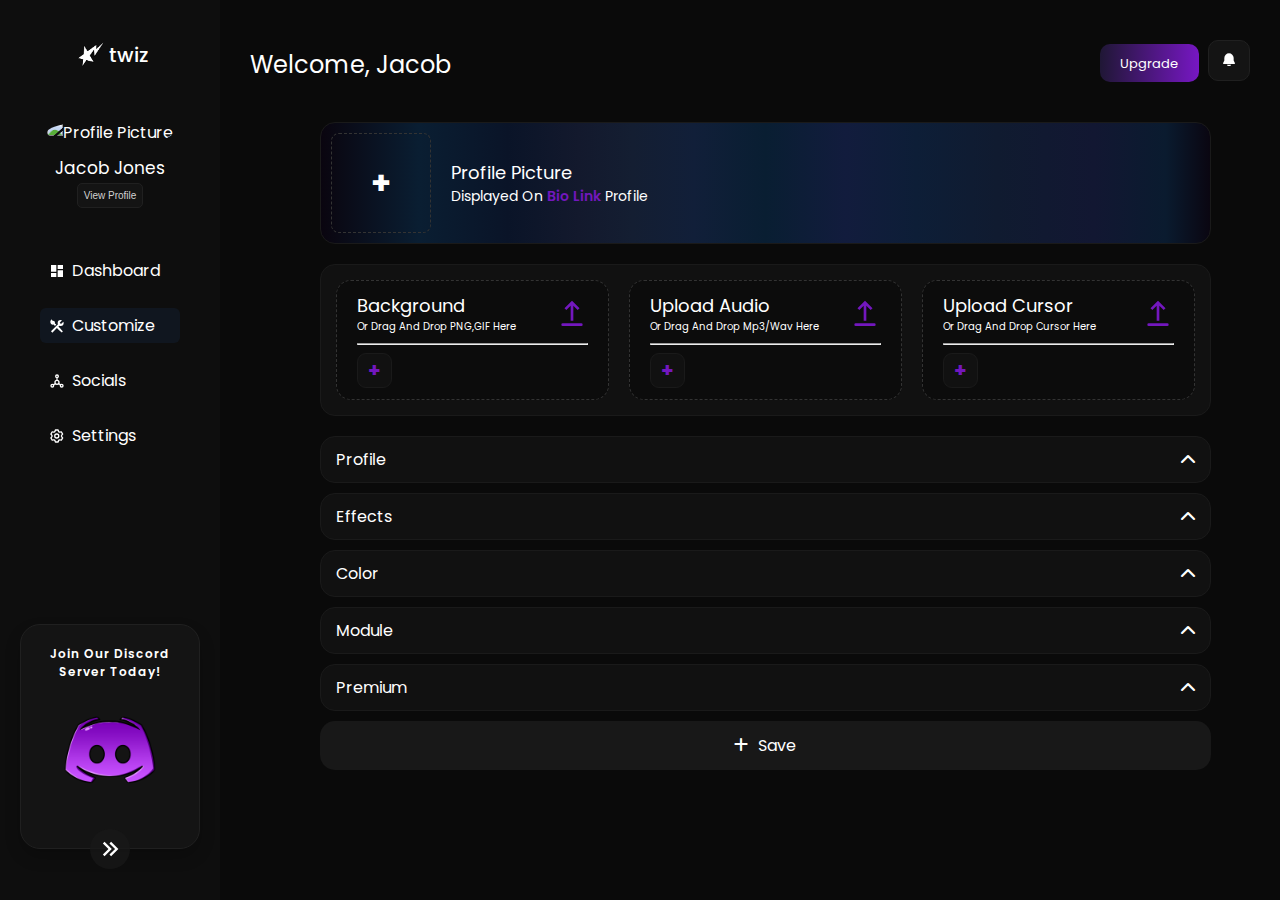
==== customize.html @ b0537e0a "First commit" ====
<!DOCTYPE html>
<html lang="en">
  <head>
    <meta charset="UTF-8" />
    <meta name="viewport" content="width=device-width, initial-scale=1.0" />
    <script src="https://cdn.jsdelivr.net/npm/chart.js"></script>
    <link rel="stylesheet" href="./style.css" />
    <link
      rel="stylesheet"
      href="https://cdnjs.cloudflare.com/ajax/libs/font-awesome/6.0.0-beta3/css/all.min.css"
    />
    <title>Xihu Dashboard</title>
  </head>

  <body>
    <div class="sidebar">
      <div class="sidebar-div">
        <div>
          <button id="cross-btn">
            <svg
              xmlns="http://www.w3.org/2000/svg"
              width="32"
              height="32"
              viewBox="0 0 15 15"
            >
              <path
                fill="currentColor"
                d="M3.64 2.27L7.5 6.13l3.84-3.84A.92.92 0 0 1 12 2a1 1 0 0 1 1 1a.9.9 0 0 1-.27.66L8.84 7.5l3.89 3.89A.9.9 0 0 1 13 12a1 1 0 0 1-1 1a.92.92 0 0 1-.69-.27L7.5 8.87l-3.85 3.85A.92.92 0 0 1 3 13a1 1 0 0 1-1-1a.9.9 0 0 1 .27-.66L6.16 7.5L2.27 3.61A.9.9 0 0 1 2 3a1 1 0 0 1 1-1c.24.003.47.1.64.27"
              />
            </svg>
          </button>
          <div class="logo-container">
            <img id="logo-img" src="logo.png" alt="" />
            <p id="logo-heading">twiz</p>
          </div>
          <div class="gradient-background">
            <img id="gradient" src="Gradient.png" alt="" />
            <div class="profile-card">
              <img
                src="https://i.pinimg.com/originals/b8/4c/15/b84c1524359fe01b397af3ae210c4f36.gif"
                alt="Profile Picture"
              />
              <p class="card-heading">Jacob Jones</p>
              <button>View Profile</button>
            </div>
          </div>
          <div class="menubar">
            <div class="menu-item">
              <svg
                xmlns="http://www.w3.org/2000/svg"
                width="1em"
                height="1em"
                viewBox="0 0 24 24"
              >
                <path
                  fill="white"
                  d="M3 13h8V3H3zm0 8h8v-6H3zm10 0h8V11h-8zm0-18v6h8V3z"
                />
              </svg>
              <a href="Dashboard.html">Dashboard</a>
            </div>
            <div class="menu-item hover-item">
              <svg
                xmlns="http://www.w3.org/2000/svg"
                width="1em"
                height="1em"
                viewBox="0 0 24 24"
              >
                <path
                  fill="white"
                  d="M2 6c0-1.505.78-3.08 2-4c0 .845.69 2 2 2a3 3 0 0 1 3 3c0 .386-.079.752-.212 1.091a74.515 74.515 0 0 1 2.191 1.808l-2.08 2.08a75.852 75.852 0 0 1-1.808-2.191A2.977 2.977 0 0 1 6 10c-2.21 0-4-1.79-4-4m12.152 6.848l1.341-1.341A4.446 4.446 0 0 0 17.5 12A4.5 4.5 0 0 0 22 7.5c0-.725-.188-1.401-.493-2.007L18 9l-2-2l3.507-3.507A4.446 4.446 0 0 0 17.5 3A4.5 4.5 0 0 0 13 7.5c0 .725.188 1.401.493 2.007L3 20l2 2l6.848-6.848a68.562 68.562 0 0 0 5.977 5.449l1.425 1.149l1.5-1.5l-1.149-1.425a68.562 68.562 0 0 0-5.449-5.977"
                />
              </svg>
              <a href="customize.html">Customize</a>
            </div>
            <div class="menu-item">
              <svg
                xmlns="http://www.w3.org/2000/svg"
                width="1em"
                height="1em"
                viewBox="0 0 24 24"
              >
                <path
                  fill="none"
                  stroke="white"
                  stroke-linecap="round"
                  stroke-linejoin="round"
                  stroke-width="2"
                  d="M10 5a2 2 0 1 0 4 0a2 2 0 1 0-4 0M3 19a2 2 0 1 0 4 0a2 2 0 1 0-4 0m14 0a2 2 0 1 0 4 0a2 2 0 1 0-4 0m-8-5a3 3 0 1 0 6 0a3 3 0 1 0-6 0m3-7v4m-5.3 6.8l2.8-2m7.8 2l-2.8-2"
                />
              </svg>
              <a href="social.html">Socials</a>
            </div>
            <div class="menu-item">
              <svg
                xmlns="http://www.w3.org/2000/svg"
                width="1em"
                height="1em"
                viewBox="0 0 24 24"
              >
                <path
                  fill="white"
                  d="M19.9 12.66a1 1 0 0 1 0-1.32l1.28-1.44a1 1 0 0 0 .12-1.17l-2-3.46a1 1 0 0 0-1.07-.48l-1.88.38a1 1 0 0 1-1.15-.66l-.61-1.83a1 1 0 0 0-.95-.68h-4a1 1 0 0 0-1 .68l-.56 1.83a1 1 0 0 1-1.15.66L5 4.79a1 1 0 0 0-1 .48L2 8.73a1 1 0 0 0 .1 1.17l1.27 1.44a1 1 0 0 1 0 1.32L2.1 14.1a1 1 0 0 0-.1 1.17l2 3.46a1 1 0 0 0 1.07.48l1.88-.38a1 1 0 0 1 1.15.66l.61 1.83a1 1 0 0 0 1 .68h4a1 1 0 0 0 .95-.68l.61-1.83a1 1 0 0 1 1.15-.66l1.88.38a1 1 0 0 0 1.07-.48l2-3.46a1 1 0 0 0-.12-1.17ZM18.41 14l.8.9l-1.28 2.22l-1.18-.24a3 3 0 0 0-3.45 2L12.92 20h-2.56L10 18.86a3 3 0 0 0-3.45-2l-1.18.24l-1.3-2.21l.8-.9a3 3 0 0 0 0-4l-.8-.9l1.28-2.2l1.18.24a3 3 0 0 0 3.45-2L10.36 4h2.56l.38 1.14a3 3 0 0 0 3.45 2l1.18-.24l1.28 2.22l-.8.9a3 3 0 0 0 0 3.98m-6.77-6a4 4 0 1 0 4 4a4 4 0 0 0-4-4m0 6a2 2 0 1 1 2-2a2 2 0 0 1-2 2"
                />
              </svg>
              <a href="setting.html">Settings</a>
            </div>
          </div>
        </div>
        <div class="card-outer">
          <div class="card">
            <div class="inner-card">
              <img id="gradient-card" src="Gradient.png" alt="" />
              <div class="content-card">
                <p>Join Our Discord Server Today!</p>
                <div class="illustration">
                  <img src="discordLogo.png" alt="Person with a cup" />
                </div>
              </div>
            </div>
            <button class="action-button">
              <svg
                xmlns="http://www.w3.org/2000/svg"
                width="32"
                height="32"
                viewBox="0 0 24 24"
              >
                <path
                  fill="white"
                  d="m19.164 12l-6.207-6.207l-1.414 1.414L16.336 12l-4.793 4.793l1.414 1.414zm-5.65 0L7.307 5.793L5.893 7.207L10.686 12l-4.793 4.793l1.414 1.414z"
                />
              </svg>
            </button>
          </div>
        </div>
      </div>
    </div>

    <div class="top-bar">
      <button id="hamburger-btn">
        <svg
          xmlns="http://www.w3.org/2000/svg"
          width="32"
          height="32"
          viewBox="0 0 24 24"
        >
          <path
            fill="none"
            stroke="white"
            stroke-linecap="round"
            stroke-linejoin="round"
            stroke-width="2"
            d="M3 17h18M3 12h18M3 7h18"
          />
        </svg>
      </button>
      <div class="welcome">Welcome, Jacob</div>
      <div class="top-btns">
        <button id="upgrade">Upgrade</button>
        <button id="not-btn">
          <svg
            xmlns="http://www.w3.org/2000/svg"
            width="1em"
            height="1em"
            viewBox="0 0 24 24"
            style="margin-top: 3px"
          >
            <g fill="none">
              <path
                d="M24 0v24H0V0zM12.593 23.258l-.011.002l-.071.035l-.02.004l-.014-.004l-.071-.035c-.01-.004-.019-.001-.024.005l-.004.01l-.017.428l.005.02l.01.013l.104.074l.015.004l.012-.004l.104-.074l.012-.016l.004-.017l-.017-.427c-.002-.01-.009-.017-.017-.018m.265-.113l-.013.002l-.185.093l-.01.01l-.003.011l.018.43l.005.012l.008.007l.201.093c.012.004.023 0 .029-.008l.004-.014l-.034-.614c-.003-.012-.01-.02-.02-.022m-.715.002a.023.023 0 0 0-.027.006l-.006.014l-.034.614c0 .012.007.02.017.024l.015-.002l.201-.093l.01-.008l.004-.011l.017-.43l-.003-.012l-.01-.01z"
              />
              <path
                fill="white"
                d="M15 19a2 2 0 0 1-1.85 1.995L13 21h-2a2 2 0 0 1-1.995-1.85L9 19zM12 2a7 7 0 0 1 6.996 6.76L19 9v3.764l1.822 3.644a1.1 1.1 0 0 1-.869 1.586l-.115.006H4.162a1.1 1.1 0 0 1-1.03-1.487l.046-.105L5 12.764V9a7 7 0 0 1 7-7"
              />
            </g>
          </svg>
        </button>
      </div>
    </div>

    <div class="content">
      <div class="customize">
        <div class="top">
          <div class="picture_upload">
            <div class="br-upload">
              <label class="upload-label" for="single-file">
                <h1 class="headin">+</h1>
              </label>
              <input
                class="upload-input"
                id="single-file"
                type="file"
                accept=".pdf, .docx, image/*"
                onchange="previewImage(this, 'profile-image')"
              />
              <div class="upload-list">
                <!-- <span class="close-btn" onclick="dismissFile('file-name1')">X</span> -->
              </div>
            </div>
            <div class="profile-text">
              <h1>profile picture</h1>
              <p>
                Displayed On
                <span class="" style="font-size: 14px; font-weight: 600"
                  >Bio Link</span
                >
                Profile
              </p>
            </div>
          </div>
        </div>

        <div class="bottom-bg">
          <div class="background">
            <!-- FOR BACKGROUND -->
            <div class="first">
              <div class="bg-main">
                <div class="bg">
                  <h3>background</h3>
                  <p>Or Drag And Drop PNG,GIF Here</p>
                </div>
                <svg
                  xmlns="http://www.w3.org/2000/svg"
                  width="2em"
                  height="2em"
                  viewBox="0 0 24 24"
                >
                  <path
                    fill="#7317be"
                    fill-rule="evenodd"
                    d="M13 5.828V17h-2V5.828L7.757 9.071L6.343 7.657L12 2l5.657 5.657l-1.414 1.414zM5 19h14a1 1 0 0 1 0 2H5a1 1 0 0 1 0-2"
                  />
                </svg>
              </div>
              <hr class="line" />
              <div class="image-wrapper">
                <div class="file-wrapper" style="position: relative">
                  <div class="file-section">
                    <input
                      type="file"
                      class="upload-img"
                      name="upload-img"
                      accept="image/*"
                      onchange="displayFileName(this, 'file-name1', 'plus1', 'close-btn1')"
                    />
                    <span class="plus" id="plus1">+</span>
                  </div>
                  <span
                    class="close-btn"
                    id="close-btn1"
                    onclick="dismissFile('file-name1', 'plus1', 'close-btn1')"
                    >x</span
                  >
                </div>
                <span class="file-name" id="file-name1"></span>
              </div>
            </div>
            <!-- FOR AUDIO -->
            <div class="first">
              <div class="bg-main">
                <div class="bg">
                  <h3>Upload Audio</h3>
                  <p>Or Drag And Drop Mp3/Wav Here</p>
                </div>
                <svg
                  xmlns="http://www.w3.org/2000/svg"
                  width="2em"
                  height="2em"
                  viewBox="0 0 24 24"
                >
                  <path
                    fill="#7317be"
                    fill-rule="evenodd"
                    d="M13 5.828V17h-2V5.828L7.757 9.071L6.343 7.657L12 2l5.657 5.657l-1.414 1.414zM5 19h14a1 1 0 0 1 0 2H5a1 1 0 0 1 0-2"
                  />
                </svg>
              </div>
              <hr class="line" />
              <div class="image-wrapper">
                <div class="file-wrapper" style="position: relative">
                  <div class="file-section">
                    <input
                      type="file"
                      name="upload-img"
                      accept="audio/*"
                      onchange="displayFileName(this, 'file-name2', 'plus2', 'close-btn2')"
                    />
                    <span class="plus" id="plus2">+</span>
                  </div>
                  <span
                    class="close-btn"
                    id="close-btn2"
                    onclick="dismissFile('file-name2', 'plus2', 'close-btn2')"
                    >x</span
                  >
                </div>
                <span class="file-name" id="file-name2"></span>
                <!-- <span class="close-btn" onclick="dismissFile('file-name2')">X</span> -->
              </div>
            </div>

            <!-- FOR CURSOR -->
            <div class="first">
              <div class="bg-main">
                <div class="bg">
                  <h3>Upload Cursor</h3>
                  <p>Or Drag And Drop Cursor Here</p>
                </div>
                <svg
                  xmlns="http://www.w3.org/2000/svg"
                  width="2em"
                  height="2em"
                  viewBox="0 0 24 24"
                >
                  <path
                    fill="#7317be"
                    fill-rule="evenodd"
                    d="M13 5.828V17h-2V5.828L7.757 9.071L6.343 7.657L12 2l5.657 5.657l-1.414 1.414zM5 19h14a1 1 0 0 1 0 2H5a1 1 0 0 1 0-2"
                  />
                </svg>
              </div>
              <hr class="line" />
              <div class="image-wrapper">
                <div class="file-wrapper" style="position: relative">
                  <div class="file-section">
                    <input
                      type="file"
                      name="upload-img"
                      accept="image/*"
                      onchange="displayFileName(this, 'file-name3', 'plus3', 'close-btn3')"
                    />
                    <span class="plus" id="plus3">+</span>
                  </div>
                  <span
                    class="close-btn"
                    id="close-btn3"
                    onclick="dismissFile('file-name3', 'plus3', 'close-btn3')"
                    >x</span
                  >
                </div>
                <span class="file-name" id="file-name3"></span>
                <!-- <span class="close-btn" onclick="dismissFile('file-name3')">X</span> -->
              </div>
            </div>
          </div>
        </div>
        <div class="menu-container">
          <div class="menu-items">
            <div class="menu-item-header" onclick="toggleMenu(this)">
              Profile<i class="fas fa-chevron-up"></i>
            </div>
            <div class="menu-item-content">
              <div id="right-sidebar" class="right-sidebar">
                <form class="rightbar-form" action="#" method="post">
                  <!-------------------Username----------------->
                  <div class="sidebar-item">
                    <div class="icon-label-container textInputHeading discord-heading">
                      <svg xmlns="http://www.w3.org/2000/svg" width="1.1em" height="1.1em" viewBox="0 0 24 24"><g fill="none" fill-rule="evenodd"><path d="M24 0v24H0V0zM12.594 23.258l-.012.002l-.071.035l-.02.004l-.014-.004l-.071-.036c-.01-.003-.019 0-.024.006l-.004.01l-.017.428l.005.02l.01.013l.104.074l.015.004l.012-.004l.104-.074l.012-.016l.004-.017l-.017-.427c-.002-.01-.009-.017-.016-.018m.264-.113l-.014.002l-.184.093l-.01.01l-.003.011l.018.43l.005.012l.008.008l.201.092c.012.004.023 0 .029-.008l.004-.014l-.034-.614c-.003-.012-.01-.02-.02-.022m-.715.002a.023.023 0 0 0-.027.006l-.006.014l-.034.614c0 .012.007.02.017.024l.015-.002l.201-.093l.01-.008l.003-.011l.018-.43l-.003-.012l-.01-.01z"/><path fill="currentColor" d="M12 2C6.477 2 2 6.477 2 12s4.477 10 10 10s10-4.477 10-10S17.523 2 12 2M8.5 9.5a3.5 3.5 0 1 1 7 0a3.5 3.5 0 0 1-7 0m9.758 7.484A7.985 7.985 0 0 1 12 20a7.985 7.985 0 0 1-6.258-3.016C7.363 15.821 9.575 15 12 15s4.637.821 6.258 1.984"/></g></svg>

                      <label for=" discord-presence-select">
                        <p>Username</p>
                      </label>
                    </div>
                    <div id="dropdown" class="dropdown">
                      <input type="text" class="textInput" placeholder="" name="">
                    </div>
                  </div>
                  <!-------------------Description----------------->
                  <div class="sidebar-item">
                    <div class="icon-label-container textInputHeading discord-heading">
                      <svg xmlns="http://www.w3.org/2000/svg" width="1em" height="1em" viewBox="0 0 24 24"><path fill="currentColor" d="M8 18h8v-2H8zm0-4h8v-2H8zm-2 8q-.825 0-1.412-.587T4 20V4q0-.825.588-1.412T6 2h8l6 6v12q0 .825-.587 1.413T18 22zm7-13h5l-5-5z"/></svg>

                      <label for=" discord-presence-select">
                        <p>Description</p>
                      </label>
                    </div>
                    <div id="dropdown" class="dropdown">
                      <input type="text" class="textInput" placeholder="" name="">
                    </div>
                  </div>
                  <!-------------------Avatar----------------->
                
                  <!-------------------Audio----------------->
                  <!-- <div class="sidebar-item">
                    <div class="icon-label-container">
                      <svg xmlns="http://www.w3.org/2000/svg" x="0px" y="0px" width="24" height="24" viewBox="0 0 128 128">
                        <path d="M82.1 117.9c.4 0 .8-.1 1.2-.2 1.5-.6 2.3-2.4 1.6-3.9l-9.3-22.3h20.4c2 0 3.9-1.2 4.6-3.1.8-1.9.3-4-1.2-5.5L56.5 41.1c-1.4-1.4-3.6-1.8-5.4-1-1.9.8-3 2.6-3 4.6v60.2c0 2.1 1.2 3.9 3.2 4.7.6.2 1.2.4 1.8.4 1.4 0 2.7-.6 3.6-1.6l13.5-14.4 9.2 22.2C79.9 117.2 81 117.9 82.1 117.9zM40.6 22.7c.5 1.2 1.6 1.8 2.8 1.8.4 0 .8-.1 1.2-.2 1.5-.6 2.3-2.4 1.6-3.9L40.3 6.5c-.6-1.5-2.4-2.3-3.9-1.6-1.5.6-2.3 2.4-1.6 3.9L40.6 22.7zM16.7 32.4L31 36.9c.3.1.6.1.9.1 1.3 0 2.5-.8 2.9-2.1.5-1.6-.4-3.3-2-3.8l-14.3-4.5c-1.6-.5-3.3.4-3.8 2C14.2 30.2 15.1 31.9 16.7 32.4zM58.9 24.9c.4.2.9.3 1.4.3 1.1 0 2.1-.6 2.7-1.6l7-13.3c.8-1.5.2-3.3-1.3-4-1.5-.8-3.3-.2-4 1.3l-7 13.3C56.9 22.4 57.4 24.2 58.9 24.9z" fill="#ffffff"></path>
                      </svg>
                      <label for="custom-cursor-file"> Audio </label>
                    </div>
                    <span id="filename2" class="file-name-display no-file">
                      <p>No file chosen</p>

                      <svg width="20px" height="20px" viewBox="0 0 24 24" fill="none" xmlns="http://www.w3.org/2000/svg" id="upload-icon-audio">
                        <path d="M12 15L12 2M12 2L15 5.5M12 2L9 5.5" stroke="#777" stroke-width="1.5" stroke-linecap="round" stroke-linejoin="round"></path>
                        <path d="M8 22.0002H16C18.8284 22.0002 20.2426 22.0002 21.1213 21.1215C22 20.2429 22 18.8286 22 16.0002V15.0002C22 12.1718 22 10.7576 21.1213 9.8789C20.3529 9.11051 19.175 9.01406 17 9.00195M7 9.00195C4.82497 9.01406 3.64706 9.11051 2.87868 9.87889C2 10.7576 2 12.1718 2 15.0002L2 16.0002C2 18.8286 2 20.2429 2.87868 21.1215C3.17848 21.4213 3.54062 21.6188 4 21.749" stroke="#777" stroke-width="1.5" stroke-linecap="round"></path>
                      </svg>
                      <svg xmlns="http://www.w3.org/2000/svg" width="20px" height="20px" viewBox="0 0 72 72" id="delete-icon-audio" style="display: none; margin-top: 2px">
                        <path fill="#777" d="m58.14 21.78l-7.76-8.013l-14.29 14.22l-14.22-14.22l-8.013 8.013L28.217 36l-14.36 14.22l8.014 8.013l14.22-14.22l14.29 14.22l7.76-8.013L43.921 36z"></path>
                        <path fill="none" stroke="#000" stroke-linecap="round" stroke-linejoin="round" stroke-miterlimit="10" stroke-width="2" d="m58.14 21.78l-7.76-8.013l-14.29 14.22l-14.22-14.22l-8.013 8.013L28.207 36l-14.35 14.22l8.014 8.013l14.22-14.22l14.29 14.22l7.76-8.013L43.921 36z"></path>
                      </svg>
                    </span>
                    <input type="file" id="custom-cursor-file2" class="custom-file-upload" onchange="updateFileName2()" name="">
                  </div> -->
                  <!-------------------Custom Badges----------------->
                  <div class="sidebar-item">
                    <div class="icon-label-container badge-heading">
                      <svg xmlns="http://www.w3.org/2000/svg" width="1em" height="1em" viewBox="0 0 24 24"><path fill="currentColor" d="M12 1L3 5v6c0 5.55 3.84 10.74 9 12c5.16-1.26 9-6.45 9-12V5zm3.08 15L12 14.15L8.93 16l.81-3.5l-2.71-2.34l3.58-.31L12 6.55l1.39 3.29l3.58.31l-2.71 2.35z"/></svg>
                      <label for="background-badges-select">
                        <p>Badges</p>
                      </label>
                    </div>
                    <input name="" hidden="" id="badge-hidden-input">
                    <div id="dropdown-badge" class="dropdown-badge">
                      <div class="dropdown-badge-header">
                        <span id="discord-input-badge" class="dropdown-badge-title">Choose An Option</span>
                        <div class="dropdown-badge-icon">
                          <svg class="dropdown-badge-arrow" width="20px" height="20px" viewBox="0 0 24 24" fill="none" xmlns="http://www.w3.org/2000/svg">
                            <path fill-rule="evenodd" clip-rule="evenodd" d="M12.7071 14.7071C12.3166 15.0976 11.6834 15.0976 11.2929 14.7071L6.29289 9.70711C5.90237 9.31658 5.90237 8.68342 6.29289 8.29289C6.68342 7.90237 7.31658 7.90237 7.70711 8.29289L12 12.5858L16.2929 8.29289C16.6834 7.90237 17.3166 7.90237 17.7071 8.29289C18.0976 8.68342 18.0976 9.31658 17.7071 9.70711L12.7071 14.7071Z" fill="#777"></path>
                          </svg>
                        </div>
                      </div>
                      <div class="dropdown-badge-list" style="display: none">
                        <a href="#enable" class="dropdown-badge-item" onclick="dropdownForBadge('None')">None</a>
                        <a href="#enable" class="dropdown-badge-item" onclick="dropdownForBadge('Enabled')">Enabled</a>
                        <a href="#Disabled" class="dropdown-badge-item" onclick="dropdownForBadge('Disabled')">Disabled</a>
                      </div>
                    </div>
                  </div>
                  <!-------------------Music Volume Slider----------------->
                  <div class="sidebar-item">
                    <div class="icon-label-container profile-opacity-heading">
                      <svg xmlns="http://www.w3.org/2000/svg" width="1em" height="1em" viewBox="0 0 24 24"><path fill="none" stroke="currentColor" stroke-linecap="round" stroke-linejoin="round" stroke-width="2" d="M2 10v3m4-7v11m4-14v18m4-13v7m4-10v13m4-8v3"/></svg>
                        <defs>
                          <style>
                            .cls-1 {
                              fill: none;
                            }
                          </style>
                        </defs>
                        <title>opacity</title>
                        <rect x="6" y="6" width="4" height="4"></rect>
                        <rect x="10" y="10" width="4" height="4"></rect>
                        <rect x="14" y="6" width="4" height="4"></rect>
                        <rect x="22" y="6" width="4" height="4"></rect>
                        <rect x="6" y="14" width="4" height="4"></rect>
                        <rect x="14" y="14" width="4" height="4"></rect>
                        <rect x="22" y="14" width="4" height="4"></rect>
                        <rect x="6" y="22" width="4" height="4"></rect>
                        <rect x="14" y="22" width="4" height="4"></rect>
                        <rect x="22" y="22" width="4" height="4"></rect>
                        <rect x="18" y="10" width="4" height="4"></rect>
                        <rect x="10" y="18" width="4" height="4"></rect>
                        <rect x="18" y="18" width="4" height="4"></rect>
                        <rect id="_Transparent_Rectangle_" data-name="<Transparent Rectangle>" class="cls-1" width="32" height="32"></rect>
                      </svg>

                      <label class="slider-label" for="profile-opacity-range">Volume</label>
                    </div>

                    <div class="ranger-container">
                      <div class="rangeBox">
                        <div class="range-row">
                          <input class="range" id="range7" type="range" value="0" min="0" max="100" name="">
                        </div>
                        <div id="rangeVal7" class="result">0</div>
                      </div>
                    </div>
                  </div>
                  <!-------------------picture opacity slider----------------->
                  <div class="sidebar-item">
                    <div class="icon-label-container profile-opacity-heading">
                      <svg fill="#ffff" width="22px" height="21px" viewBox="0 0 32 32" id="icon" xmlns="http://www.w3.org/2000/svg">
                        <defs>
                          <style>
                            .cls-1 {
                              fill: none;
                            }
                          </style>
                        </defs>
                        <title>opacity</title>
                        <rect x="6" y="6" width="4" height="4"></rect>
                        <rect x="10" y="10" width="4" height="4"></rect>
                        <rect x="14" y="6" width="4" height="4"></rect>
                        <rect x="22" y="6" width="4" height="4"></rect>
                        <rect x="6" y="14" width="4" height="4"></rect>
                        <rect x="14" y="14" width="4" height="4"></rect>
                        <rect x="22" y="14" width="4" height="4"></rect>
                        <rect x="6" y="22" width="4" height="4"></rect>
                        <rect x="14" y="22" width="4" height="4"></rect>
                        <rect x="22" y="22" width="4" height="4"></rect>
                        <rect x="18" y="10" width="4" height="4"></rect>
                        <rect x="10" y="18" width="4" height="4"></rect>
                        <rect x="18" y="18" width="4" height="4"></rect>
                        <rect id="_Transparent_Rectangle_" data-name="<Transparent Rectangle>" class="cls-1" width="32" height="32"></rect>
                      </svg>

                      <label class="slider-label" for="profile-opacity-range">Profile Opacity</label>
                    </div>

                    <div class="ranger-container">
                      <div class="rangeBox">
                        <div class="range-row">
                          <input class="range" id="range2" type="range" value="0" min="0" max="100" name="">
                        </div>
                        <div id="rangeVal2" class="result">0</div>
                      </div>
                    </div>
                  </div>
                  <!----------------------profile blue slider-------------->
                  <div class="sidebar-item">
                    <div class="icon-label-container profile-opacity-heading">
                      <svg fill="#ffff" width="22px" height="21px" viewBox="0 0 32 32" id="icon" xmlns="http://www.w3.org/2000/svg">
                        <defs>
                          <style>
                            .cls-1 {
                              fill: none;
                            }
                          </style>
                        </defs>
                        <title>opacity</title>
                        <rect x="6" y="6" width="4" height="4"></rect>
                        <rect x="10" y="10" width="4" height="4"></rect>
                        <rect x="14" y="6" width="4" height="4"></rect>
                        <rect x="22" y="6" width="4" height="4"></rect>
                        <rect x="6" y="14" width="4" height="4"></rect>
                        <rect x="14" y="14" width="4" height="4"></rect>
                        <rect x="22" y="14" width="4" height="4"></rect>
                        <rect x="6" y="22" width="4" height="4"></rect>
                        <rect x="14" y="22" width="4" height="4"></rect>
                        <rect x="22" y="22" width="4" height="4"></rect>
                        <rect x="18" y="10" width="4" height="4"></rect>
                        <rect x="10" y="18" width="4" height="4"></rect>
                        <rect x="18" y="18" width="4" height="4"></rect>
                        <rect id="_Transparent_Rectangle_" data-name="<Transparent Rectangle>" class="cls-1" width="32" height="32"></rect>
                      </svg>

                      <label class="slider-label" for="profile-opacity-range">Profile Blur</label>
                    </div>

                    <div class="ranger-container">
                      <div class="rangeBox">
                        <div class="range-row">
                          <input class="range" id="range3" type="range" value="0" min="0" max="100" name="">
                        </div>
                        <div id="rangeVal3" class="result">0</div>
                      </div>
                    </div>
                  </div>
                </form>
              </div>
            </div>
          </div>
          <div class="menu-items">
            <div class="menu-item-header" onclick="toggleMenu(this)">
              Effects<i class="fas fa-chevron-up"></i>
            </div>
            <div class="menu-item-content">
              <div id="right-sidebar" class="right-sidebar">
                <form class="rightbar-form" action="#" method="post">
                  <!-------------------custom Background Effects----------------->

                  <div class="sidebar-item">
                    <div class="icon-label-container">
                      <svg xmlns="http://www.w3.org/2000/svg" width="1em" height="1em" viewBox="0 0 24 24"><g fill="none"><path d="M24 0v24H0V0zM12.594 23.258l-.012.002l-.071.035l-.02.004l-.014-.004l-.071-.036c-.01-.003-.019 0-.024.006l-.004.01l-.017.428l.005.02l.01.013l.104.074l.015.004l.012-.004l.104-.074l.012-.016l.004-.017l-.017-.427c-.002-.01-.009-.017-.016-.018m.264-.113l-.014.002l-.184.093l-.01.01l-.003.011l.018.43l.005.012l.008.008l.201.092c.012.004.023 0 .029-.008l.004-.014l-.034-.614c-.003-.012-.01-.02-.02-.022m-.715.002a.023.023 0 0 0-.027.006l-.006.014l-.034.614c0 .012.007.02.017.024l.015-.002l.201-.093l.01-.008l.003-.011l.018-.43l-.003-.012l-.01-.01z"/><path fill="currentColor" d="M21.129 4.012a1.5 1.5 0 0 1-.141 2.117l-16 14a1.5 1.5 0 0 1-1.976-2.258l16-14a1.5 1.5 0 0 1 2.117.141m0 6.375a1.5 1.5 0 0 1-.141 2.117l-8.715 7.625a1.5 1.5 0 0 1-1.975-2.258l8.714-7.625a1.5 1.5 0 0 1 2.117.141m0 5.875a1.5 1.5 0 0 1-.03 2.01l-.111.107l-2 1.75a1.5 1.5 0 0 1-2.086-2.151l.11-.107l2-1.75a1.5 1.5 0 0 1 2.117.141m-7.286-12.25a1.5 1.5 0 0 1-.14 2.117l-8.715 7.625a1.5 1.5 0 0 1-1.976-2.258l8.715-7.625a1.5 1.5 0 0 1 2.116.141m-6.286 0a1.5 1.5 0 0 1-.03 2.01l-.11.107l-2.43 2.125a1.5 1.5 0 0 1-2.085-2.151l.11-.107l2.429-2.125a1.5 1.5 0 0 1 2.116.141"/></g></svg>
                      <label for="background-effects-select">
                        <p>Background Effects</p>
                      </label>
                    </div>
                    <div id="dropdown-background-effect" class="dropdown">
                      <div class="dropdown-header">
                        <span
                          id="background-input-effect"
                          class="dropdown-title"
                          >Choose an Option</span
                        >
                        <div class="dropdown-icon">
                          <svg
                            class="dropdown-arrow"
                            width="20px"
                            height="20px"
                            viewBox="0 0 24 24"
                            fill="none"
                            xmlns="http://www.w3.org/2000/svg"
                          >
                            <path
                              fill-rule="evenodd"
                              clip-rule="evenodd"
                              d="M12.7071 14.7071C12.3166 15.0976 11.6834 15.0976 11.2929 14.7071L6.29289 9.70711C5.90237 9.31658 5.90237 8.68342 6.29289 8.29289C6.68342 7.90237 7.31658 7.90237 7.70711 8.29289L12 12.5858L16.2929 8.29289C16.6834 7.90237 17.3166 7.90237 17.7071 8.29289C18.0976 8.68342 18.0976 9.31658 17.7071 9.70711L12.7071 14.7071Z"
                              fill="#777"
                            ></path>
                          </svg>
                        </div>
                      </div>
                      <div class="dropdown-background-list">
                        <a
                          href="#none"
                          class="dropdown-background-item"
                          onclick="selectBackgroundEffect('None')"
                          >None</a
                        >
                        <a
                          href="#Snowflakes"
                          class="dropdown-background-item"
                          onclick="selectBackgroundEffect('Snowflakes')"
                          >Snowflakes</a
                        >
                        <a
                          href="#Bats"
                          class="dropdown-background-item"
                          onclick="selectBackgroundEffect('Bats')"
                          >Bats</a
                        >
                        <a
                          href="#TV"
                          class="dropdown-background-item"
                          onclick="selectBackgroundEffect('TV')"
                          >TV</a
                        >
                      </div>
                    </div>
                  </div>
                  <!-------------------custom username Effects----------------->

                  <div class="sidebar-item">
                    <div class="icon-label-container">
                      <svg xmlns="http://www.w3.org/2000/svg" width="1em" height="1em" viewBox="0 0 24 24"><g fill="none" fill-rule="evenodd"><path d="M24 0v24H0V0zM12.594 23.258l-.012.002l-.071.035l-.02.004l-.014-.004l-.071-.036c-.01-.003-.019 0-.024.006l-.004.01l-.017.428l.005.02l.01.013l.104.074l.015.004l.012-.004l.104-.074l.012-.016l.004-.017l-.017-.427c-.002-.01-.009-.017-.016-.018m.264-.113l-.014.002l-.184.093l-.01.01l-.003.011l.018.43l.005.012l.008.008l.201.092c.012.004.023 0 .029-.008l.004-.014l-.034-.614c-.003-.012-.01-.02-.02-.022m-.715.002a.023.023 0 0 0-.027.006l-.006.014l-.034.614c0 .012.007.02.017.024l.015-.002l.201-.093l.01-.008l.003-.011l.018-.43l-.003-.012l-.01-.01z"/><path fill="currentColor" d="M11 2a5 5 0 1 0 0 10a5 5 0 0 0 0-10m0 11c-2.395 0-4.575.694-6.178 1.672c-.8.488-1.484 1.064-1.978 1.69C2.358 16.976 2 17.713 2 18.5c0 .845.411 1.511 1.003 1.986c.56.45 1.299.748 2.084.956C6.665 21.859 8.771 22 11 22c.23 0 .46-.002.685-.005a1 1 0 0 0 .89-1.428A5.973 5.973 0 0 1 12 18c0-1.252.383-2.412 1.037-3.373a1 1 0 0 0-.72-1.557c-.43-.046-.87-.07-1.317-.07m7.864.997a1 1 0 0 0-1.728 0l-.91 1.562l-1.766.382a1 1 0 0 0-.534 1.644l1.204 1.348l-.182 1.798a1 1 0 0 0 1.398 1.016l1.654-.73l1.654.73a1 1 0 0 0 1.398-1.016l-.182-1.799l1.204-1.347a1 1 0 0 0-.534-1.644l-1.766-.382z"/></g></svg>
                      <label for="username-effects-select">
                        <p>Username Effects</p>
                      </label>
                    </div>
                    <div id="dropdown-username-effect" class="dropdown">
                      <div class="dropdown-header">
                        <span id="username-input-effect" class="dropdown-title"
                          >Choose An Option</span
                        >
                        <div class="dropdown-icon">
                          <svg
                            class="dropdown-arrow"
                            width="20px"
                            height="20px"
                            viewBox="0 0 24 24"
                            fill="none"
                            xmlns="http://www.w3.org/2000/svg"
                          >
                            <path
                              fill-rule="evenodd"
                              clip-rule="evenodd"
                              d="M12.7071 14.7071C12.3166 15.0976 11.6834 15.0976 11.2929 14.7071L6.29289 9.70711C5.90237 9.31658 5.90237 8.68342 6.29289 8.29289C6.68342 7.90237 7.31658 7.90237 7.70711 8.29289L12 12.5858L16.2929 8.29289C16.6834 7.90237 17.3166 7.90237 17.7071 8.29289C18.0976 8.68342 18.0976 9.31658 17.7071 9.70711L12.7071 14.7071Z"
                              fill="#777"
                            ></path>
                          </svg>
                        </div>
                      </div>
                      <div class="dropdown-list">
                        <a
                          href="#None"
                          class="dropdown-item"
                          onclick="dropdownUsernameEffects('None')"
                          >None</a
                        >
                        <a
                          href="#(White) Sparkle"
                          class="dropdown-item"
                          onclick="dropdownUsernameEffects('(White) Sparkle')"
                          >(White) Sparkle</a
                        >
                        <a
                          href="#(RGB) Colorful"
                          class="dropdown-item"
                          onclick="dropdownUsernameEffects('(RGB) Colorful')"
                          >(RGB) Colorful</a
                        >
                      </div>
                    </div>
                  </div>
                  <!-------------------Glow Effects----------------->

                  <div class="sidebar-item">
                    <div class="icon-label-container effect-heading">
                      <svg xmlns="http://www.w3.org/2000/svg" width="1em" height="1em" viewBox="0 0 32 32"><g fill="currentColor"><path d="m28.979 17.003l-3.108.214c-.834.06-1.178 1.079-.542 1.608l2.388 1.955c.521.428 1.314.204 1.523-.428l.709-2.127c.219-.632-.292-1.273-.97-1.222M21.75 2.691l-.72 2.9c-.2.78.66 1.41 1.34.98l2.54-1.58c.55-.34.58-1.14.05-1.52l-1.78-1.29a.912.912 0 0 0-1.43.51M6.43 4.995l2.53 1.58c.68.43 1.54-.19 1.35-.98l-.72-2.9a.92.92 0 0 0-1.43-.52l-1.78 1.29c-.53.4-.5 1.19.05 1.53M4.185 20.713l2.29-1.92c.62-.52.29-1.53-.51-1.58l-2.98-.21a.919.919 0 0 0-.94 1.2l.68 2.09c.2.62.97.84 1.46.42m13.61 7.292l-1.12-2.77c-.3-.75-1.36-.75-1.66 0l-1.12 2.77c-.24.6.2 1.26.85 1.26h2.2a.921.921 0 0 0 .85-1.26"/><path d="m17.565 3.324l1.726 3.72c.326.694.967 1.18 1.717 1.29l4.056.624c1.835.278 2.575 2.53 1.293 3.859L23.268 16a2.284 2.284 0 0 0-.612 1.964l.71 4.374c.307 1.885-1.687 3.293-3.354 2.37l-3.405-1.894a2.25 2.25 0 0 0-2.21 0l-3.404 1.895c-1.668.922-3.661-.486-3.355-2.37l.71-4.375A2.284 2.284 0 0 0 7.736 16l-3.088-3.184c-1.293-1.34-.543-3.581 1.293-3.859l4.055-.625a2.307 2.307 0 0 0 1.717-1.29l1.727-3.719c.819-1.765 3.306-1.765 4.124 0"/></g></svg>

                      <label for="background-effects-select">
                        <p>Glow Effects</p>
                      </label>
                    </div>
                    <input name="" hidden="" id="effect-hidden-input3" />
                    <div id="dropdown-effect3" class="dropdown-effect">
                      <div class="dropdown-effect-header">
                        <span
                          id="discord-input-effect3"
                          class="dropdown-effect-title"
                          >Choose An Option</span
                        >
                        <div class="dropdown-effect-icon">
                          <svg
                            class="dropdown-effect-arrow"
                            width="20px"
                            height="20px"
                            viewBox="0 0 24 24"
                            fill="none"
                            xmlns="http://www.w3.org/2000/svg"
                          >
                            <path
                              fill-rule="evenodd"
                              clip-rule="evenodd"
                              d="M12.7071 14.7071C12.3166 15.0976 11.6834 15.0976 11.2929 14.7071L6.29289 9.70711C5.90237 9.31658 5.90237 8.68342 6.29289 8.29289C6.68342 7.90237 7.31658 7.90237 7.70711 8.29289L12 12.5858L16.2929 8.29289C16.6834 7.90237 17.3166 7.90237 17.7071 8.29289C18.0976 8.68342 18.0976 9.31658 17.7071 9.70711L12.7071 14.7071Z"
                              fill="#777"
                            ></path>
                          </svg>
                        </div>
                      </div>
                      <div class="dropdown-effect-list" style="display: none">
                        <a
                          href="#Enabled"
                          class="dropdown-effect-item"
                          onclick="selectGlowEffect('Enabled')"
                          >Enabled</a
                        >
                        <a
                          href="#Disabled"
                          class="dropdown-effect-item"
                          onclick="selectGlowEffect('Disabled')"
                          >Disabled</a
                        >
                      </div>
                    </div>
                  </div>
                </form>
              </div>
            </div>
          </div>
          <div class="menu-items">
            <div class="menu-item-header" onclick="toggleMenu(this)">
              Color<i class="fas fa-chevron-up"></i>
            </div>
            <div class="menu-item-content">
              <div id="right-sidebar" class="right-sidebar">
                <form class="rightbar-form" action="#" method="post">
                  <!-------------------Background Color----------------->
                  <div class="sidebar-item">
                    <div class="icon-label-container color-heading">
                      <svg xmlns="http://www.w3.org/2000/svg" width="1em" height="1em" viewBox="0 0 48 48"><g fill="none"><path fill="currentColor" fill-rule="evenodd" d="M37 37a4 4 0 0 0 4-4c0-1.473-1.333-3.473-4-6c-2.667 2.527-4 4.527-4 6a4 4 0 0 0 4 4" clip-rule="evenodd"/><path stroke="currentColor" stroke-linecap="round" stroke-width="4" d="m20.854 5.504l3.535 3.536"/><path stroke="currentColor" stroke-linejoin="round" stroke-width="4" d="M23.682 8.333L8.125 23.889L19.44 35.203l15.557-15.557z"/><path stroke="currentColor" stroke-linecap="round" stroke-width="4" d="m12 20.073l16.961 5.577M4 43h40"/></g></svg>
                      <label for="background-color-select">
                        <p>Background</p>
                      </label>
                    </div>
                    <div class="color-input-container">
                      <div class="picker-span">
                        <input
                          type="color"
                          id="color-picker"
                          class="color-input"
                          value="#000000"
                          name=""
                        />
                        <span id="result">#09090b</span>
                      </div>

                      <i
                        class="fas fa-eye-dropper color-dropper-icon"
                        onclick="openEyeDropper()"
                      ></i>
                    </div>
                  </div>
                  <!-------------------Accent----------------->
                  <div class="sidebar-item">
                    <div class="icon-label-container color-heading">
                      <svg
                        width="17px"
                        height="17px"
                        viewBox="0 0 24 24"
                        fill="none"
                        xmlns="http://www.w3.org/2000/svg"
                      >
                        <path
                          d="M14 12.5001C14 13.3285 13.3284 14.0001 12.5 14.0001C11.6716 14.0001 11 13.3285 11 12.5001C11 11.6717 11.6716 11.0001 12.5 11.0001C13.3284 11.0001 14 11.6717 14 12.5001Z"
                          fill="#ffff"
                        ></path>
                        <path
                          d="M16.5 10.0001C17.3284 10.0001 18 9.32854 18 8.50011C18 7.67169 17.3284 7.00011 16.5 7.00011C15.6716 7.00011 15 7.67169 15 8.50011C15 9.32854 15.6716 10.0001 16.5 10.0001Z"
                          fill="#ffff"
                        ></path>
                        <path
                          d="M13 6.50011C13 7.32854 12.3284 8.00011 11.5 8.00011C10.6716 8.00011 10 7.32854 10 6.50011C10 5.67169 10.6716 5.00011 11.5 5.00011C12.3284 5.00011 13 5.67169 13 6.50011Z"
                          fill="#ffff"
                        ></path>
                        <path
                          d="M7.50001 12.0001C8.32844 12.0001 9.00001 11.3285 9.00001 10.5001C9.00001 9.67169 8.32844 9.00011 7.50001 9.00011C6.67158 9.00011 6.00001 9.67169 6.00001 10.5001C6.00001 11.3285 6.67158 12.0001 7.50001 12.0001Z"
                          fill="#ffff"
                        ></path>
                        <path
                          d="M14 17.5001C14 18.3285 13.3284 19.0001 12.5 19.0001C11.6716 19.0001 11 18.3285 11 17.5001C11 16.6717 11.6716 16.0001 12.5 16.0001C13.3284 16.0001 14 16.6717 14 17.5001Z"
                          fill="#ffff"
                        ></path>
                        <path
                          d="M7.50001 17.0001C8.32844 17.0001 9.00001 16.3285 9.00001 15.5001C9.00001 14.6717 8.32844 14.0001 7.50001 14.0001C6.67158 14.0001 6.00001 14.6717 6.00001 15.5001C6.00001 16.3285 6.67158 17.0001 7.50001 17.0001Z"
                          fill="#ffff"
                        ></path>
                        <path
                          fill-rule="evenodd"
                          clip-rule="evenodd"
                          d="M11.5017 1.02215C15.4049 0.791746 19.5636 2.32444 21.8087 5.41131C22.5084 6.37324 22.8228 7.63628 22.6489 8.83154C22.471 10.054 21.7734 11.2315 20.4472 11.8945C19.6389 12.2987 18.7731 12.9466 18.2401 13.668C17.7158 14.3778 17.6139 14.9917 17.8944 15.5529C18.4231 16.6102 18.8894 17.9257 18.8106 19.1875C18.7699 19.8375 18.5828 20.4946 18.1664 21.0799C17.7488 21.6667 17.1448 22.1192 16.3714 22.4286C14.6095 23.1333 12.6279 23.1643 10.8081 22.8207C8.98579 22.4765 7.24486 21.7421 5.92656 20.8194C4.00568 19.4748 2.47455 17.6889 1.71371 15.4464C0.9504 13.1965 0.995912 10.5851 2.06024 7.65803C3.64355 3.30372 7.56248 1.25469 11.5017 1.02215ZM11.6196 3.01868C8.26589 3.21665 5.18483 4.9176 3.93984 8.34149C3.00414 10.9148 3.01388 13.0536 3.60768 14.8038C4.20395 16.5613 5.42282 18.0255 7.07347 19.1809C8.14405 19.9303 9.6169 20.5604 11.1792 20.8554C12.7442 21.151 14.3181 21.0959 15.6286 20.5716C16.308 20.2999 16.7678 19.8099 16.8145 19.0627C16.8606 18.3245 16.5769 17.3901 16.1056 16.4473C15.3639 14.9639 15.8542 13.5318 16.6315 12.4796C17.4002 11.4391 18.5455 10.6093 19.5528 10.1057C20.2266 9.76878 20.5747 9.19623 20.6697 8.54355C20.7686 7.86365 20.5831 7.12638 20.1913 6.58769C18.4364 4.17486 15.0093 2.81858 11.6196 3.01868Z"
                          fill="#ffff"
                        ></path>
                      </svg>
                      <label for="background-color-select">
                        <p>Text</p>
                      </label>
                    </div>
                    <div class="color-input-container">
                      <div class="picker-span">
                        <input
                          type="color"
                          id="color-picker2"
                          class="color-input"
                          value="#ffffff"
                          name=""
                        />
                        <span id="result2">#ffffff</span>
                      </div>

                      <i
                        class="fas fa-eye-dropper color-dropper-icon"
                        onclick="openEyeDropper2()"
                      ></i>
                    </div>
                  </div>
                  <!-------------------Text----------------->
                  <div class="sidebar-item">
                    <div class="icon-label-container color-heading">
                      <svg
                        width="17px"
                        height="17px"
                        viewBox="0 0 24 24"
                        fill="none"
                        xmlns="http://www.w3.org/2000/svg"
                      >
                        <path
                          d="M14 12.5001C14 13.3285 13.3284 14.0001 12.5 14.0001C11.6716 14.0001 11 13.3285 11 12.5001C11 11.6717 11.6716 11.0001 12.5 11.0001C13.3284 11.0001 14 11.6717 14 12.5001Z"
                          fill="#ffff"
                        ></path>
                        <path
                          d="M16.5 10.0001C17.3284 10.0001 18 9.32854 18 8.50011C18 7.67169 17.3284 7.00011 16.5 7.00011C15.6716 7.00011 15 7.67169 15 8.50011C15 9.32854 15.6716 10.0001 16.5 10.0001Z"
                          fill="#ffff"
                        ></path>
                        <path
                          d="M13 6.50011C13 7.2854 12.3284 8.00011 11.5 8.00011C10.6716 8.00011 10 7.32854 10 6.50011C10 5.67169 10.6716 5.00011 11.5 5.00011C12.3284 5.00011 13 5.67169 13 6.50011Z"
                          fill="#ffff"
                        ></path>
                        <path
                          d="M7.50001 12.0001C8.32844 12.0001 9.00001 11.3285 9.00001 10.5001C9.00001 9.67169 8.32844 9.00011 7.50001 9.00011C6.67158 9.00011 6.00001 9.67169 6.00001 10.5001C6.00001 11.3285 6.67158 12.0001 7.50001 12.0001Z"
                          fill="#ffff"
                        ></path>
                        <path
                          d="M14 17.5001C14 18.3285 13.3284 19.0001 12.5 19.0001C11.6716 19.0001 11 18.3285 11 17.5001C11 16.6717 11.6716 16.0001 12.5 16.0001C13.3284 16.0001 14 16.6717 14 17.5001Z"
                          fill="#ffff"
                        ></path>
                        <path
                          d="M7.50001 17.0001C8.32844 17.0001 9.00001 16.3285 9.00001 15.5001C9.00001 14.6717 8.32844 14.0001 7.50001 14.0001C6.67158 14.0001 6.00001 14.6717 6.00001 15.5001C6.00001 16.3285 6.67158 17.0001 7.50001 17.0001Z"
                          fill="#ffff"
                        ></path>
                        <path
                          fill-rule="evenodd"
                          clip-rule="evenodd"
                          d="M11.5017 1.02215C15.4049 0.791746 19.5636 2.32444 21.8087 5.41131C22.5084 6.37324 22.8228 7.63628 22.6489 8.83154C22.471 10.054 21.7734 11.2315 20.4472 11.8945C19.6389 12.2987 18.7731 12.9466 18.2401 13.668C17.7158 14.3778 17.6139 14.9917 17.8944 15.5529C18.4231 16.6102 18.8894 17.9257 18.8106 19.1875C18.7699 19.8375 18.5828 20.4946 18.1664 21.0799C17.7488 21.6667 17.1448 22.1192 16.3714 22.4286C14.6095 23.1333 12.6279 23.1643 10.8081 22.8207C8.98579 22.4765 7.24486 21.7421 5.92656 20.8194C4.00568 19.4748 2.47455 17.6889 1.71371 15.4464C0.9504 13.1965 0.995912 10.5851 2.06024 7.65803C3.64355 3.30372 7.56248 1.25469 11.5017 1.02215ZM11.6196 3.01868C8.26589 3.21665 5.18483 4.9176 3.93984 8.34149C3.00414 10.9148 3.01388 13.0536 3.60768 14.8038C4.20395 16.5613 5.42282 18.0255 7.07347 19.1809C8.14405 19.9303 9.6169 20.5604 11.1792 20.8554C12.7442 21.151 14.3181 21.0959 15.6286 20.5716C16.308 20.2999 16.7678 19.8099 16.8145 19.0627C16.8606 18.3245 16.5769 17.3901 16.1056 16.4473C15.3639 14.9639 15.8542 13.5318 16.6315 12.4796C17.4002 11.4391 18.5455 10.6093 19.5528 10.1057C20.2266 9.76878 20.5747 9.19623 20.6697 8.54355C20.7686 7.86365 20.5831 7.12638 20.1913 6.58769C18.4364 4.17486 15.0093 2.81858 11.6196 3.01868Z"
                          fill="#ffff"
                        ></path>
                      </svg>
                      <label for="background-color-select">
                        <p>Accent</p>
                      </label>
                    </div>
                    <div class="color-input-container">
                      <div class="picker-span">
                        <input
                          type="color"
                          id="color-picker3"
                          class="color-input"
                          value="#ffffff"
                          name=""
                        />
                        <span id="result3">#0000001a</span>
                      </div>

                      <i
                        class="fas fa-eye-dropper color-dropper-icon"
                        onclick="openEyeDropper3()"
                      ></i>
                    </div>
                  </div>
                </form>
              </div>
            </div>
          </div>
          <div class="menu-items">
            <div class="menu-item-header" onclick="toggleMenu(this)">
              Module<i class="fas fa-chevron-up"></i>
            </div>
            <div class="menu-item-content">
              <div id="right-sidebar" class="right-sidebar">
                <form class="rightbar-form" action="#" method="post">
                  <!-------------------custom dicord dropdown----------------->

                  <div class="sidebar-item">
                    <div class="icon-label-container discord-heading">
                      <svg
                        xmlns="http://www.w3.org/2000/svg"
                        x="0px"
                        y="0px"
                        width="18"
                        height="23"
                        viewBox="0 0 30 30"
                      >
                        <path
                          d="M25.12,6.946c-2.424-1.948-6.257-2.278-6.419-2.292c-0.256-0.022-0.499,0.123-0.604,0.357 c-0.004,0.008-0.218,0.629-0.425,1.228c2.817,0.493,4.731,1.587,4.833,1.647c0.478,0.278,0.638,0.891,0.359,1.368 C22.679,9.572,22.344,9.75,22,9.75c-0.171,0-0.343-0.043-0.501-0.135C21.471,9.598,18.663,8,15.002,8 C11.34,8,8.531,9.599,8.503,9.615C8.026,9.892,7.414,9.729,7.137,9.251C6.86,8.775,7.021,8.164,7.497,7.886 c0.102-0.06,2.023-1.158,4.848-1.65c-0.218-0.606-0.438-1.217-0.442-1.225c-0.105-0.235-0.348-0.383-0.604-0.357 c-0.162,0.013-3.995,0.343-6.451,2.318C3.564,8.158,1,15.092,1,21.087c0,0.106,0.027,0.209,0.08,0.301 c1.771,3.11,6.599,3.924,7.699,3.959c0.007,0.001,0.013,0.001,0.019,0.001c0.194,0,0.377-0.093,0.492-0.25l1.19-1.612 c-2.61-0.629-3.99-1.618-4.073-1.679c-0.444-0.327-0.54-0.953-0.213-1.398c0.326-0.443,0.95-0.541,1.394-0.216 C7.625,20.217,10.172,22,15,22c4.847,0,7.387-1.79,7.412-1.808c0.444-0.322,1.07-0.225,1.395,0.221 c0.324,0.444,0.23,1.066-0.212,1.392c-0.083,0.061-1.456,1.048-4.06,1.677l1.175,1.615c0.115,0.158,0.298,0.25,0.492,0.25 c0.007,0,0.013,0,0.019-0.001c1.101-0.035,5.929-0.849,7.699-3.959c0.053-0.092,0.08-0.195,0.08-0.301 C29,15.092,26.436,8.158,25.12,6.946z M11,19c-1.105,0-2-1.119-2-2.5S9.895,14,11,14s2,1.119,2,2.5S12.105,19,11,19z M19,19 c-1.105,0-2-1.119-2-2.5s0.895-2.5,2-2.5s2,1.119,2,2.5S20.105,19,19,19z"
                          stroke="white"
                          fill="white"
                        ></path>
                      </svg>

                      <label for="discord-presence-select">
                        <p>Discord Presence</p>
                      </label>
                    </div>
                    <input hidden id="effect-hidden-input4" />
                    <div id="dropdown-effect4" class="dropdown-effect">
                      <div class="dropdown-effect-header">
                        <span
                          id="discord-input-effect4"
                          class="dropdown-effect-title"
                          >Choose An Option</span
                        >
                        <div class="dropdown-icon">
                          <svg
                            class="dropdown-arrow"
                            width="20px"
                            height="20px"
                            viewBox="0 0 24 24"
                            fill="none"
                            xmlns="http://www.w3.org/2000/svg"
                          >
                            <path
                              fill-rule="evenodd"
                              clip-rule="evenodd"
                              d="M12.7071 14.7071C12.3166 15.0976 11.6834 15.0976 11.2929 14.7071L6.29289 9.70711C5.90237 9.31658 5.90237 8.68342 6.29289 8.29289C6.68342 7.90237 7.31658 7.90237 7.70711 8.29289L12 12.5858L16.2929 8.29289C16.6834 7.90237 17.3166 7.90237 17.7071 8.29289C18.0976 8.68342 18.0976 9.31658 17.7071 9.70711L12.7071 14.7071Z"
                              fill="#777"
                            ></path>
                          </svg>
                        </div>
                      </div>
                      <div class="dropdown-effect-list" style="display: none">
                        <a
                          href="#none"
                          class="dropdown-discord-item"
                          onclick="dropdownDiscordPresence('None')"
                          >None</a
                        >
                        <a
                          href="#enabled"
                          class="dropdown-discord-item"
                          onclick="dropdownDiscordPresence('Enabled')"
                          >Enabled</a
                        >
                        <a
                          href="#disabled"
                          class="dropdown-discord-item"
                          onclick="dropdownDiscordPresence('Disabled')"
                          >Disabled</a
                        >
                      </div>
                    </div>
                  </div>
                  <!-------------------custom server dropdown----------------->

                  <div class="sidebar-item">
                    <div class="icon-label-container discord-heading">
                      <svg
                        xmlns="http://www.w3.org/2000/svg"
                        x="0px"
                        y="0px"
                        width="18"
                        height="23"
                        viewBox="0 0 30 30"
                      >
                        <path
                          d="M25.12,6.946c-2.424-1.948-6.257-2.278-6.419-2.292c-0.256-0.022-0.499,0.123-0.604,0.357 c-0.004,0.008-0.218,0.629-0.425,1.228c2.817,0.493,4.731,1.587,4.833,1.647c0.478,0.278,0.638,0.891,0.359,1.368 C22.679,9.572,22.344,9.75,22,9.75c-0.171,0-0.343-0.043-0.501-0.135C21.471,9.598,18.663,8,15.002,8 C11.34,8,8.531,9.599,8.503,9.615C8.026,9.892,7.414,9.729,7.137,9.251C6.86,8.775,7.021,8.164,7.497,7.886 c0.102-0.06,2.023-1.158,4.848-1.65c-0.218-0.606-0.438-1.217-0.442-1.225c-0.105-0.235-0.348-0.383-0.604-0.357 c-0.162,0.013-3.995,0.343-6.451,2.318C3.564,8.158,1,15.092,1,21.087c0,0.106,0.027,0.209,0.08,0.301 c1.771,3.11,6.599,3.924,7.699,3.959c0.007,0.001,0.013,0.001,0.019,0.001c0.194,0,0.377-0.093,0.492-0.25l1.19-1.612 c-2.61-0.629-3.99-1.618-4.073-1.679c-0.444-0.327-0.54-0.953-0.213-1.398c0.326-0.443,0.95-0.541,1.394-0.216 C7.625,20.217,10.172,22,15,22c4.847,0,7.387-1.79,7.412-1.808c0.444-0.322,1.07-0.225,1.395,0.221 c0.324,0.444,0.23,1.066-0.212,1.392c-0.083,0.061-1.456,1.048-4.06,1.677l1.175,1.615c0.115,0.158,0.298,0.25,0.492,0.25 c0.007,0,0.013,0,0.019-0.001c1.101-0.035,5.929-0.849,7.699-3.959c0.053-0.092,0.08-0.195,0.08-0.301 C29,15.092,26.436,8.158,25.12,6.946z M11,19c-1.105,0-2-1.119-2-2.5S9.895,14,11,14s2,1.119,2,2.5S12.105,19,11,19z M19,19 c-1.105,0-2-1.119-2-2.5s0.895-2.5,2-2.5s2,1.119,2,2.5S20.105,19,19,19z"
                          stroke="white"
                          fill="white"
                        ></path>
                      </svg>

                      <label for=" discord-presence-select">
                        <p>Server Presence</p>
                      </label>
                    </div>
                    <input hidden id="effect-hidden-input5" />
                    <div id="dropdown-effect5" class="dropdown-effect">
                      <div class="dropdown-effect-header">
                        <span
                          id="server-presence-input-effect"
                          class="dropdown-effect-title"
                          >Choose An Option</span
                        >
                        <div class="dropdown-icon">
                          <svg
                            class="dropdown-arrow"
                            width="20px"
                            height="20px"
                            viewBox="0 0 24 24"
                            fill="none"
                            xmlns="http://www.w3.org/2000/svg"
                          >
                            <path
                              fill-rule="evenodd"
                              clip-rule="evenodd"
                              d="M12.7071 14.7071C12.3166 15.0976 11.6834 15.0976 11.2929 14.7071L6.29289 9.70711C5.90237 9.31658 5.90237 8.68342 6.29289 8.29289C6.68342 7.90237 7.31658 7.90237 7.70711 8.29289L12 12.5858L16.2929 8.29289C16.6834 7.90237 17.3166 7.90237 17.7071 8.29289C18.0976 8.68342 18.0976 9.31658 17.7071 9.70711L12.7071 14.7071Z"
                              fill="#777"
                            ></path>
                          </svg>
                        </div>
                      </div>
                      <div class="dropdown-effect-list" style="display: none">
                        <a
                          href="#none"
                          class="server-presence-items"
                          onclick="dropdownServerPresence('None')"
                          >None</a
                        >
                        <a
                          href="#enabled"
                          class="server-presence-items"
                          onclick="dropdownServerPresence('Enabled')"
                          >Enabled</a
                        >
                        <a
                          href="#disabled"
                          class="server-presence-items"
                          onclick="dropdownServerPresence('Disabled')"
                          >Disabled</a
                        >
                      </div>
                    </div>
                  </div>
                </form>
              </div>
            </div>
          </div>
          <div class="menu-items">
            <div class="menu-item-header" onclick="toggleMenu(this)">
              Premium<i class="fas fa-chevron-up"></i>
            </div>
            <div class="menu-item-content">
              <div id="right-sidebar" class="right-sidebar">
                <form class="rightbar-form" action="#" method="post">
                  <!-------------------Custom font----------------->
                  <div class="sidebar-item font-container">
                    <div class="icon-label-container font-heading">
                      <svg xmlns="http://www.w3.org/2000/svg" width="1em" height="1em" viewBox="0 0 24 24"><path fill="currentColor" d="M15.088 6.412a2.84 2.84 0 0 0-1.347-.955l-1.378-.448a.544.544 0 0 1 0-1.025l1.378-.448A2.84 2.84 0 0 0 15.5 1.774l.011-.034l.448-1.377a.544.544 0 0 1 1.027 0l.447 1.377a2.84 2.84 0 0 0 1.799 1.796l1.377.448l.028.007a.544.544 0 0 1 0 1.025l-1.378.448a2.84 2.84 0 0 0-1.798 1.796l-.448 1.377l-.013.034a.544.544 0 0 1-1.013-.034l-.448-1.377a2.8 2.8 0 0 0-.45-.848m7.695 3.801l-.766-.248a1.58 1.58 0 0 1-.998-.999l-.25-.764a.302.302 0 0 0-.57 0l-.248.764a1.58 1.58 0 0 1-.984.999l-.765.248a.302.302 0 0 0 0 .57l.765.249a1.58 1.58 0 0 1 1 1.002l.248.764a.302.302 0 0 0 .57 0l.249-.764a1.58 1.58 0 0 1 .999-.999l.765-.248a.302.302 0 0 0 0-.57zM13.61 2.468a3 3 0 0 0-4.367 1.35l-4.26 9.94l-.053.124l-1.687 3.936a3 3 0 0 0 5.515 2.364L9.693 18h4.615l.935 2.182a3 3 0 1 0 5.515-2.364l-1.687-3.936l-.053-.125l-.804-1.875l-.14-.037q-.132-.032-.244-.066a1.33 1.33 0 0 1-.87-1.23a1.3 1.3 0 0 1 .18-.66a1.45 1.45 0 0 1-.68.16c-.238 0-.467-.057-.673-.158a2.6 2.6 0 0 1-.827-.525l2.237 5.22l.018.041l1.705 3.98a1 1 0 1 1-1.838.787L15.627 16H8.374L6.92 19.394a1 1 0 1 1-1.838-.788l1.705-3.979q.007-.02.018-.041l4.22-9.848A1.5 1.5 0 0 1 11 4.47A1.565 1.565 0 0 1 12.05 3l1.34-.44q.113-.038.22-.09M9.232 14h5.538L12 7.54z"/></svg>
                      <label for="background-fonts-select">
                        <p>Custom Fonts</p>
                      </label>
                    </div>
                    <input name="" hidden="" id="font-hidden-input" />
                    <div id="dropdown-font" class="dropdown-font">
                      <div class="dropdown-font-header">
                        <span id="font-input-effect" class="dropdown-font-title"
                          >Choose An Option</span
                        >
                        <div class="dropdown-font-arrow"style="
                        display: flex;
                    ">
                          <svg
                            width="20px"
                            height="20px"
                            viewBox="0 0 24 24"
                            fill="none"
                            xmlns="http://www.w3.org/2000/svg"
                          >
                            <path
                              fill-rule="evenodd"
                              clip-rule="evenodd"
                              d="M12.7071 14.7071C12.3166 15.0976 11.6834 15.0976 11.2929 14.7071L6.29289 9.70711C5.90237 9.31658 5.90237 8.68342 6.29289 8.29289C6.68342 7.90237 7.31658 7.90237 7.70711 8.29289L12 12.5858L16.2929 8.29289C16.6834 7.90237 17.3166 7.90237 17.7071 8.29289C18.0976 8.68342 18.0976 9.31658 17.7071 9.70711L12.7071 14.7071Z"
                              fill="#777"
                            ></path>
                          </svg>
                        </div>
                      </div>
                      <div class="dropdown-font-list" style="display: none">
                        <a
                          href="#None"
                          class="dropdown-font-item"
                          onclick="selectFontEffect('None')"
                          >None</a
                        >
                        <a
                          href="#Satoshi"
                          class="dropdown-font-item"
                          onclick="selectFontEffect('Satoshi')"
                          >Satoshi</a
                        >
                        <a
                          href="#Hacker"
                          class="dropdown-font-item"
                          onclick="selectFontEffect('Hacker')"
                          >Hacker</a
                        >
                      </div>
                    </div>
                  </div>

                  <div class="sidebar-item font-container">
                    <div class="icon-label-container font-heading">
                      <svg xmlns="http://www.w3.org/2000/svg" width="1em" height="1em" viewBox="0 0 20 20"><path fill="currentColor" d="M7.5 2a.5.5 0 0 1 .5.5v2a.5.5 0 0 1-1 0v-2a.5.5 0 0 1 .5-.5M3.61 3.61a.5.5 0 0 1 .708 0l1.414 1.415a.5.5 0 1 1-.707.707L3.611 4.318a.5.5 0 0 1 0-.707m7.78 0a.5.5 0 0 1 0 .708L9.974 5.732a.5.5 0 1 1-.707-.707l1.414-1.414a.5.5 0 0 1 .707 0M2 7.5a.5.5 0 0 1 .5-.5h2a.5.5 0 0 1 0 1h-2a.5.5 0 0 1-.5-.5m5.5.532v9.26a.5.5 0 0 0 .854.354l2.56-2.56a2 2 0 0 1 1.414-.586h3.232a.5.5 0 0 0 .31-.892L8.31 7.639a.5.5 0 0 0-.81.393"/></svg>
                      <label for="cursor-effects-select">
                        <p>Cursor Effects</p>
                      </label>
                    </div>
                    <input hidden id="effect-hidden-input6" />
                    <div id="dropdown-effect6" class="dropdown-effect">
                      <div class="dropdown-effect-header">
                        <span
                          id="discord-input-effect6"
                          class="dropdown-effect-title"
                          >Choose An Option</span
                        >
                        <div class="dropdown-font-icon">
                          <svg
                            class="dropdown-font-arrow"
                            width="20px"
                            height="20px"
                            viewBox="0 0 24 24"
                            fill="none"
                            xmlns="http://www.w3.org/2000/svg"
                          >
                            <path
                              fill-rule="evenodd"
                              clip-rule="evenodd"
                              d="M12.7071 14.7071C12.3166 15.0976 11.6834 15.0976 11.2929 14.7071L6.29289 9.70711C5.90237 9.31658 5.90237 8.68342 6.29289 8.29289C6.68342 7.90237 7.31658 7.90237 7.70711 8.29289L12 12.5858L16.2929 8.29289C16.6834 7.90237 17.3166 7.90237 17.7071 8.29289C18.0976 8.68342 18.0976 9.31658 17.7071 9.70711L12.7071 14.7071Z"
                              fill="#777"
                            ></path>
                          </svg>
                        </div>
                      </div>
                      <div class="dropdown-effect-list" style="display: none">
                        <a
                          href="#None"
                          class="dropdown-effect-item"
                          onclick="selectCursorEffect('None')"
                          >None</a
                        >
                        <a
                          href="#Sparkle"
                          class="dropdown-effect-item"
                          onclick="selectCursorEffect('Sparkle')"
                          >Sparkle</a
                        >
                        <a
                          href="#Circle"
                          class="dropdown-effect-item"
                          onclick="selectCursorEffect('Circle')"
                          >Circle</a
                        >
                      </div>
                    </div>
                  </div>

                  <!-------------------the custom cuser----------------->
                  <!-- <div class="sidebar-item">
                    <div class="icon-label-container">
                      <svg
                        xmlns="http://www.w3.org/2000/svg"
                        x="0px"
                        y="0px"
                        width="24"
                        height="24"
                        viewBox="0 0 128 128"
                      >
                        <path
                          d="M82.1 117.9c.4 0 .8-.1 1.2-.2 1.5-.6 2.3-2.4 1.6-3.9l-9.3-22.3h20.4c2 0 3.9-1.2 4.6-3.1.8-1.9.3-4-1.2-5.5L56.5 41.1c-1.4-1.4-3.6-1.8-5.4-1-1.9.8-3 2.6-3 4.6v60.2c0 2.1 1.2 3.9 3.2 4.7.6.2 1.2.4 1.8.4 1.4 0 2.7-.6 3.6-1.6l13.5-14.4 9.2 22.2C79.9 117.2 81 117.9 82.1 117.9zM40.6 22.7c.5 1.2 1.6 1.8 2.8 1.8.4 0 .8-.1 1.2-.2 1.5-.6 2.3-2.4 1.6-3.9L40.3 6.5c-.6-1.5-2.4-2.3-3.9-1.6-1.5.6-2.3 2.4-1.6 3.9L40.6 22.7zM16.7 32.4L31 36.9c.3.1.6.1.9.1 1.3 0 2.5-.8 2.9-2.1.5-1.6-.4-3.3-2-3.8l-14.3-4.5c-1.6-.5-3.3.4-3.8 2C14.2 30.2 15.1 31.9 16.7 32.4zM58.9 24.9c.4.2.9.3 1.4.3 1.1 0 2.1-.6 2.7-1.6l7-13.3c.8-1.5.2-3.3-1.3-4-1.5-.8-3.3-.2-4 1.3l-7 13.3C56.9 22.4 57.4 24.2 58.9 24.9z"
                          fill="#ffffff"
                        ></path>
                      </svg>
                      <label for="custom-cursor-file"> Custom Cursor </label>
                    </div>
                    <span id="filename5" class="file-name-display no-file">
                      <p>No file chosen</p>

                      <svg
                        width="20px"
                        height="20px"
                        viewBox="0 0 24 24"
                        fill="none"
                        xmlns="http://www.w3.org/2000/svg"
                        id="upload-icon-cursor"
                      >
                        <path
                          d="M12 15L12 2M12 2L15 5.5M12 2L9 5.5"
                          stroke="#777"
                          stroke-width="1.5"
                          stroke-linecap="round"
                          stroke-linejoin="round"
                        ></path>
                        <path
                          d="M8 22.0002H16C18.8284 22.0002 20.2426 22.0002 21.1213 21.1215C22 20.2429 22 18.8286 22 16.0002V15.0002C22 12.1718 22 10.7576 21.1213 9.8789C20.3529 9.11051 19.175 9.01406 17 9.00195M7 9.00195C4.82497 9.01406 3.64706 9.11051 2.87868 9.87889C2 10.7576 2 12.1718 2 15.0002L2 16.0002C2 18.8286 2 20.2429 2.87868 21.1215C3.17848 21.4213 3.54062 21.6188 4 21.749"
                          stroke="#777"
                          stroke-width="1.5"
                          stroke-linecap="round"
                        ></path>
                      </svg>
                      <svg
                        xmlns="http://www.w3.org/2000/svg"
                        width="20px"
                        height="20px"
                        viewBox="0 0 72 72"
                        id="delete-icon-cursor"
                        style="display: none; margin-top: 2px"
                      >
                        <path
                          fill="#777"
                          d="m58.14 21.78l-7.76-8.013l-14.29 14.22l-14.22-14.22l-8.013 8.013L28.217 36l-14.36 14.22l8.014 8.013l14.22-14.22l14.29 14.22l7.76-8.013L43.921 36z"
                        />
                        <path
                          fill="none"
                          stroke="#000"
                          stroke-linecap="round"
                          stroke-linejoin="round"
                          stroke-miterlimit="10"
                          stroke-width="2"
                          d="m58.14 21.78l-7.76-8.013l-14.29 14.22l-14.22-14.22l-8.013 8.013L28.207 36l-14.35 14.22l8.014 8.013l14.22-14.22l14.29 14.22l7.76-8.013L43.921 36z"
                        />
                      </svg>
                    </span>
                    <input
                      type="file"
                      id="custom-cursor-file5"
                      class="custom-file-upload"
                      onchange="updateFileName5()"
                      name=""
                    />
                  </div> -->
                  <!-------------------page Alias----------------->
                  <div class="sidebar-item">
                    <div
                      class="icon-label-container textInputHeading discord-heading"
                    >
                    <svg xmlns="http://www.w3.org/2000/svg" width="1em" height="1em" viewBox="0 0 16 16"><path fill="currentColor" d="M3 3a2 2 0 0 1 2-2h6a2 2 0 0 1 2 2v6.5q-.042 0-.083.003h-2.834L10 9.5h-.5A3 3 0 0 0 7.841 15H5a2 2 0 0 1-2-2zm6.59 1.992A.5.5 0 0 0 9.5 4h-3l-.09.008A.5.5 0 0 0 6.5 5h3zM10 8a.5.5 0 0 0-.5-.5h-3l-.09.008a.5.5 0 0 0 .09.992h3l.09-.008A.5.5 0 0 0 10 8m-3 4.5A2.5 2.5 0 0 1 9.5 10h.5a.5.5 0 0 1 0 1h-.5a1.5 1.5 0 0 0 0 3h.5a.5.5 0 0 1 0 1h-.5A2.5 2.5 0 0 1 7 12.5m5.5-2a.5.5 0 0 1 .5-.5h.5a2.5 2.5 0 0 1 0 5H13a.5.5 0 0 1 0-1h.5a1.5 1.5 0 0 0 0-3H13a.5.5 0 0 1-.5-.5m-3.5 2a.5.5 0 0 1 .5-.5h4a.5.5 0 0 1 0 1h-4a.5.5 0 0 1-.5-.5"/></svg>

                      <label for=" discord-presence-select">
                        <p>Page Alias</p>
                      </label>
                    </div>
                    <div id="dropdown" class="dropdown">
                      <input
                        type="text"
                        class="textInput"
                        placeholder=""
                        name=""
                      />
                    </div>
                  </div>
                  <!-------------------Profile Size----------------->
                  <div class="sidebar-item">
                    <div class="icon-label-container profile-opacity-heading">
                      <svg
                        fill="#ffff"
                        width="22px"
                        height="21px"
                        viewBox="0 0 32 32"
                        id="icon"
                        xmlns="http://www.w3.org/2000/svg"
                      >
                        <defs>
                          <style>
                            .cls-1 {
                              fill: none;
                            }
                          </style>
                        </defs>
                        <title>opacity</title>
                        <rect x="6" y="6" width="4" height="4"></rect>
                        <rect x="10" y="10" width="4" height="4"></rect>
                        <rect x="14" y="6" width="4" height="4"></rect>
                        <rect x="22" y="6" width="4" height="4"></rect>
                        <rect x="6" y="14" width="4" height="4"></rect>
                        <rect x="14" y="14" width="4" height="4"></rect>
                        <rect x="22" y="14" width="4" height="4"></rect>
                        <rect x="6" y="22" width="4" height="4"></rect>
                        <rect x="14" y="22" width="4" height="4"></rect>
                        <rect x="22" y="22" width="4" height="4"></rect>
                        <rect x="18" y="10" width="4" height="4"></rect>
                        <rect x="10" y="18" width="4" height="4"></rect>
                        <rect x="18" y="18" width="4" height="4"></rect>
                        <rect
                          id="_Transparent_Rectangle_"
                          data-name="<Transparent Rectangle>"
                          class="cls-1"
                          width="32"
                          height="32"
                        ></rect>
                      </svg>

                      <label class="slider-label" for="profile-opacity-range"
                        >Profile Size</label
                      >
                    </div>

                    <div class="ranger-container">
                      <div class="rangeBox">
                        <div class="range-row">
                          <input
                            class="range"
                            id="range5"
                            type="range"
                            value="0"
                            min="0"
                            max="100"
                            name=""
                          />
                        </div>
                        <div id="rangeVal5" class="result">0</div>
                      </div>
                    </div>
                  </div>
                  <!-------------------type writer new----------------->

                  <div class="sidebar-item">
                    <div class="icon-label-container effect-heading">
                      <svg xmlns="http://www.w3.org/2000/svg" width="1em" height="1em" viewBox="0 0 24 24"><g fill="none" fill-rule="evenodd"><path d="M24 0v24H0V0zM12.594 23.258l-.012.002l-.071.035l-.02.004l-.014-.004l-.071-.036c-.01-.003-.019 0-.024.006l-.004.01l-.017.428l.005.02l.01.013l.104.074l.015.004l.012-.004l.104-.074l.012-.016l.004-.017l-.017-.427c-.002-.01-.009-.017-.016-.018m.264-.113l-.014.002l-.184.093l-.01.01l-.003.011l.018.43l.005.012l.008.008l.201.092c.012.004.023 0 .029-.008l.004-.014l-.034-.614c-.003-.012-.01-.02-.02-.022m-.715.002a.023.023 0 0 0-.027.006l-.006.014l-.034.614c0 .012.007.02.017.024l.015-.002l.201-.093l.01-.008l.003-.011l.018-.43l-.003-.012l-.01-.01z"/><path fill="currentColor" d="M11 2a5 5 0 1 0 0 10a5 5 0 0 0 0-10m0 11c-2.395 0-4.575.694-6.178 1.672c-.8.488-1.484 1.064-1.978 1.69C2.358 16.976 2 17.713 2 18.5c0 .845.411 1.511 1.003 1.986c.56.45 1.299.748 2.084.956C6.665 21.859 8.771 22 11 22c.23 0 .46-.002.685-.005a1 1 0 0 0 .89-1.428A5.973 5.973 0 0 1 12 18c0-1.252.383-2.412 1.037-3.373a1 1 0 0 0-.72-1.557c-.43-.046-.87-.07-1.317-.07m7.864.997a1 1 0 0 0-1.728 0l-.91 1.562l-1.766.382a1 1 0 0 0-.534 1.644l1.204 1.348l-.182 1.798a1 1 0 0 0 1.398 1.016l1.654-.73l1.654.73a1 1 0 0 0 1.398-1.016l-.182-1.799l1.204-1.347a1 1 0 0 0-.534-1.644l-1.766-.382z"/></g></svg>

                      <label for="background-effects-select">
                        <p>Username Effects</p>
                      </label>
                    </div>
                    <input name="" hidden="" id="effect-hidden-input8" />
                    <div id="dropdown-user-effect" class="dropdown-effect">
                      <div class="dropdown-effect-header">
                        <span
                          id="user-input-effect"
                          class="dropdown-effect-title"
                          >Choose An Option</span
                        >
                        <div class="dropdown-effect-icon">
                          <svg
                            class="dropdown-effect-arrow"
                            width="20px"
                            height="20px"
                            viewBox="0 0 24 24"
                            fill="none"
                            xmlns="http://www.w3.org/2000/svg"
                          >
                            <path
                              fill-rule="evenodd"
                              clip-rule="evenodd"
                              d="M12.7071 14.7071C12.3166 15.0976 11.6834 15.0976 11.2929 14.7071L6.29289 9.70711C5.90237 9.31658 5.90237 8.68342 6.29289 8.29289C6.68342 7.90237 7.31658 7.90237 7.70711 8.29289L12 12.5858L16.2929 8.29289C16.6834 7.90237 17.3166 7.90237 17.7071 8.29289C18.0976 8.68342 18.0976 9.31658 17.7071 9.70711L12.7071 14.7071Z"
                              fill="#777"
                            ></path>
                          </svg>
                        </div>
                      </div>
                      <div class="dropdown-user-effect-list" style="display: none">
                        <a
                          href="#none"
                          class="user-effect-item"
                          onclick="selectUsernameEffect('None')"
                          >None</a
                        >
                        <a
                          href="#ypeWriter"
                          class="user-effect-item"
                          onclick="selectUsernameEffect('Type Writer')"
                          >Type Writer</a
                        >
                      </div>
                    </div>
                  </div>
                  <!-------------------Custom Layout----------------->
                  <div class="sidebar-item font-container">
                    <div class="icon-label-container font-heading">
                      <svg xmlns="http://www.w3.org/2000/svg" width="1em" height="1em" viewBox="0 0 16 16"><path fill="currentColor" fill-rule="evenodd" d="M4 3.5h8A1.5 1.5 0 0 1 13.5 5v.5h-11V5A1.5 1.5 0 0 1 4 3.5m-1.5 7v.5A1.5 1.5 0 0 0 4 12.5h3.25v-2zm0-1.5h4.75V7H2.5zm6.25 1.5V14H4a3 3 0 0 1-3-3V5a3 3 0 0 1 3-3h8a3 3 0 0 1 3 3v2H8.75zm4.591-.91A.75.75 0 0 0 12 8.92l-1.25 2.5a.75.75 0 0 0 .67 1.085h1.287L12 13.92a.75.75 0 0 0 1.341.67l1.25-2.5a.75.75 0 0 0-.67-1.085h-1.287z" clip-rule="evenodd"/></svg>
                      <label for="background-fonts-select">
                        <p>Custom Layout</p>
                      </label>
                    </div>
                    <input hidden id="effect-hidden-input7" />
                    <div id="dropdown-effect7" class="dropdown-effect">
                      <div class="dropdown-effect-header">
                        <span
                          id="custom-input-effect"
                          class="dropdown-effect-title"
                          >Choose An Option</span
                        >
                        <div class="dropdown-font-icon">
                          <svg
                            class="dropdown-font-arrow"
                            width="20px"
                            height="20px"
                            viewBox="0 0 24 24"
                            fill="none"
                            xmlns="http://www.w3.org/2000/svg"
                          >
                            <path
                              fill-rule="evenodd"
                              clip-rule="evenodd"
                              d="M12.7071 14.7071C12.3166 15.0976 11.6834 15.0976 11.2929 14.7071L6.29289 9.70711C5.90237 9.31658 5.90237 8.68342 6.29289 8.29289C6.68342 7.90237 7.31658 7.90237 7.70711 8.29289L12 12.5858L16.2929 8.29289C16.6834 7.90237 17.3166 7.90237 17.7071 8.29289C18.0976 8.68342 18.0976 9.31658 17.7071 9.70711L12.7071 14.7071Z"
                              fill="#777"
                            ></path>
                          </svg>
                        </div>
                      </div>
                      <div class="dropdown-effect-list" style="display: none">
                        <a
                          href="#Default"
                          class="custom-effect-item"
                          onclick="selectCustomEffect('Default')"
                          >Default</a
                        >
                        <a
                          href="#Premium"
                          class="custom-effect-item"
                          onclick="selectCustomEffect('Premium')"
                          >Premium</a
                        >
                      </div>
                    </div>
                  </div>
                  <div class="toggle-container">
                    <span class="toggle-label">Nostalgic Glow</span>
                    <label class="switch">
                      <input type="checkbox" name="" id="monochrome-toggle" />
                      <span class="slider round"></span>
                    </label>
                  </div>
                  <div class="toggle-container">
                    <span class="toggle-label">Colored Icons</span>
                    <label class="switch">
                      <input type="checkbox" name="" id="monochrome-toggle" />
                      <span class="slider round"></span>
                    </label>
                  </div>
                </form>
              </div>
            </div>
          </div>
          <div class="add-item">
            <i class="fas fa-plus"></i>
            Save
          </div>
        </div>
      </div>
    </div>

    <script>
      // ----------------------------------hamburger code
      document.addEventListener("DOMContentLoaded", function () {
        const hamburgerBtn = document.getElementById("hamburger-btn");
        const crossBtn = document.getElementById("cross-btn");
        const sidebar = document.querySelector(".sidebar");

        function toggleSidebar() {
          sidebar.classList.toggle("active");
          crossBtn.classList.toggle("show"); // Use class to manage visibility
          hamburgerBtn.style.display = sidebar.classList.contains("active")
            ? "none"
            : "block";
        }

        hamburgerBtn.addEventListener("click", toggleSidebar);
        crossBtn.addEventListener("click", function () {
          sidebar.classList.remove("active");
          this.classList.remove("show"); // Hide cross button
          hamburgerBtn.style.display = "block"; // Show hamburger button
        });
      });

      ////////////////////////////////////////////////customize toggle

      function toggleMenu(header) {
        header.classList.toggle("active");
        var content = header.nextElementSibling;
        content.classList.toggle("active");
      }

      // -------------------------custom cursor code---------------------------------------//

      // function updateFileName() {
      //   //input feild
      //   let fileInput = document.getElementById("custom-cursor-file");
      //   //span
      //   let filenameDisplay = document.getElementById("filename");
      //   //select p
      //   let pElement = filenameDisplay.querySelector("p");
      //   //select file
      //   let files = fileInput.files;
      //   //upload-icon
      //   let uploadIcon = document.getElementById("upload-icon");
      //   //cross icon
      //   let crossIcon = document.getElementById("delete-icon");
      //   if (files.length > 0) {
      //     pElement.textContent = files[0].name;
      //     filenameDisplay.classList.remove("no-file");
      //     uploadIcon.style.display = "none";
      //     crossIcon.style.display = "block";
      //   } else {
      //     pElement.textContent = "No file chosen";
      //     filenameDisplay.classList.add("no-file");
      //     uploadIcon.style.display = "block";
      //     crossIcon.style.display = "none";
      //   }
      // }

      // Trigger the file input when the filename display is clicked
      // document
      //   .getElementById("filename")
      //   .addEventListener("click", function () {
      //     document.getElementById("custom-cursor-file").click();
      //   });
      //delete button
      // document
      //   .getElementById("delete-icon")
      //   .addEventListener("click", function () {
      //     //input feild
      //     let fileInput = document.getElementById("custom-cursor-file");
      //     //span
      //     let filenameDisplay = document.getElementById("filename");
      //     //select p
      //     let pElement = filenameDisplay.querySelector("p");
      //     //select file
      //     let files = fileInput.files;
      //     //upload-icon
      //     let uploadIcon = document.getElementById("upload-icon");
      //     //cross icon
      //     let crossIcon = document.getElementById("delete-icon");
      //     fileInput.value = "";
      //     pElement.textContent = "No file chosen";
      //     filenameDisplay.classList.add("no-file");
      //     uploadIcon.style.display = "block";
      //     crossIcon.style.display = "none";
      //     event.stopPropagation();
      //   });
      // --------------------------audio file upload----------------------------------/////////
      // function updateFileName2() {
      //   var fileInput = document.getElementById("custom-cursor-file2");
      //   var filenameDisplay = document.getElementById("filename2");
      //   let pElement = filenameDisplay.querySelector("p");
      //   var files = fileInput.files;
      //   let uploadIcon = document.getElementById("upload-icon-audio");
      //   //cross icon
      //   let crossIcon = document.getElementById("delete-icon-audio");
      //   if (files.length > 0) {
      //     pElement.textContent = files[0].name;
      //     filenameDisplay.classList.remove("no-file");
      //     uploadIcon.style.display = "none";
      //     crossIcon.style.display = "block";
      //   } else {
      //     pElement.textContent = "No file chosen";
      //     filenameDisplay.classList.add("no-file");
      //     uploadIcon.style.display = "block";
      //     crossIcon.style.display = "none";
      //   }
      // }

      // // Trigger the second file input when the filename display is clicked
      // document
      //   .getElementById("filename2")
      //   .addEventListener("click", function () {
      //     document.getElementById("custom-cursor-file2").click();
      //   });

      // //delete button
      // document
      //   .getElementById("delete-icon-audio")
      //   .addEventListener("click", function () {
      //     var fileInput = document.getElementById("custom-cursor-file2");
      //     var filenameDisplay = document.getElementById("filename2");
      //     let pElement = filenameDisplay.querySelector("p");
      //     var files = fileInput.files;
      //     let uploadIcon = document.getElementById("upload-icon-audio");
      //     //cross icon
      //     let crossIcon = document.getElementById("delete-icon-audio");
      //     fileInput.value = "";
      //     pElement.textContent = "No file chosen";
      //     filenameDisplay.classList.add("no-file");
      //     uploadIcon.style.display = "block";
      //     crossIcon.style.display = "none";
      //     event.stopPropagation();
      //   });
      // // -------------------------dicord custom input feild --------------------------------------//

      // const dropdownHeader = document.querySelector(".dropdown-header");
      // const dropdown = document.querySelector(".dropdown");
      // const dropdownArrow = document.querySelector(".dropdown-arrow");
      // const dropdownList = document.querySelector(".dropdown-list");
      // const inputEnter = document.getElementById("discord-input");

      // dropdownHeader.addEventListener("click", () => {
      //     const isOpen = dropdown.classList.contains("open");
      //     dropdownList.style.display = isOpen ? "none" : "block";
      //     dropdown.classList.toggle("open", !isOpen); // Toggle the "open" class
      //     dropdownArrow.classList.toggle("rotate", !isOpen); // Toggle the "rotate" class
      // });

      // const dropdownItems = document.querySelectorAll(".dropdown-item");
      // dropdownItems.forEach((item) => {
      //     item.addEventListener("click", (e) => {
      //         const selectedValue = e.target.textContent;
      //         console.log(selectedValue); // You can handle the selected value here
      //         inputEnter.innerHTML = selectedValue;

      //         dropdown.classList.remove("open"); // Remove the "open" class
      //         dropdownArrow.classList.remove("rotate"); // Remove the "rotate" class when selecting a value
      //         dropdownList.style.display = "none";
      //     });
      // });

      // // Clicking outside the dropdown will close it
      // window.addEventListener("click", (e) => {
      //     if (!dropdown.contains(e.target)) {
      //         dropdownList.style.display = "none";
      //         dropdown.classList.remove("open"); // Remove the "open" class when clicking outside
      //         dropdownArrow.classList.remove("rotate"); // Remove the "rotate" class when clicking outside
      //     }
      // });

      // -------------------------volume Slider--------------------------------------//

      // const range = document.querySelector(".range");
      // const rangeVal = document.getElementById("rangeVal");

      // range.addEventListener("mousemove", updateRangeValue);
      // range.addEventListener("touchmove", updateRangeValue);

      // function updateRangeValue() {
      //     let result = range.value;
      //     if (result > 0) {
      //         rangeVal.textContent = result + "%";
      //     } else {
      //         rangeVal.textContent = result;
      //     }
      // }
      const range7 = document.getElementById("range7");
      const rangeVal7 = document.getElementById("rangeVal7");

      range7.addEventListener("mousemove", () =>
        updateRangeValue(range7, rangeVal7)
      );
      range7.addEventListener("touchmove", () =>
        updateRangeValue(range7, rangeVal7)
      );

      function updateRangeValue(rangeElement, displayElement) {
        let result = rangeElement.value;
        displayElement.textContent = result > 0 ? result + "%" : result;
      }

      // Initialize the display for the third slider
      updateRangeValue(range7, rangeVal7);

      // -------------------------profile Slider--------------------------------------//
      const range2 = document.getElementById("range2");
      const rangeVal2 = document.getElementById("rangeVal2");

      range2.addEventListener("mousemove", () =>
        updateRangeValue(range2, rangeVal2)
      );
      range2.addEventListener("touchmove", () =>
        updateRangeValue(range2, rangeVal2)
      );

      function updateRangeValue(rangeElement, displayElement) {
        let result = rangeElement.value;
        displayElement.textContent = result > 0 ? result + "%" : result;
      }

      // Initialize the display for the second slider
      updateRangeValue(range2, rangeVal2);

      // -------------------------profile blur Slider--------------------------------------//
      const range3 = document.getElementById("range3");
      const rangeVal3 = document.getElementById("rangeVal3");

      range3.addEventListener("mousemove", () =>
        updateRangeValue(range3, rangeVal3)
      );
      range3.addEventListener("touchmove", () =>
        updateRangeValue(range3, rangeVal3)
      );

      function updateRangeValue(rangeElement, displayElement) {
        let result = rangeElement.value;
        displayElement.textContent = result > 0 ? result + "%" : result;
      }

      // Initialize the display for the third slider
      updateRangeValue(range3, rangeVal3);

      // -------------------------Background Effect--------------------------------------//
      // const dropdownHeaderEffect = document.querySelector(
      //     ".dropdown-effect-header"
      // );
      // const dropdownEffect = document.querySelector(".dropdown-effect");
      // const dropdownArrowEffect = document.querySelector(
      //     ".dropdown-effect-arrow"
      // );
      // const dropdownListEffect = document.querySelector(
      //     ".dropdown-effect-list"
      // );
      // const inputEffectEnter = document.getElementById("discord-input-effect");

      // dropdownHeaderEffect.addEventListener("click", () => {
      //     const isOpen = dropdownEffect.classList.contains("open");
      //     dropdownListEffect.style.display = isOpen ? "none" : "block";
      //     dropdownEffect.classList.toggle("open", !isOpen); // Toggle the "open" class
      //     dropdownArrowEffect.classList.toggle("rotate", !isOpen); // Toggle the "rotate" class
      // });

      // const dropdownItemsEffect = document.querySelectorAll(
      //     ".dropdown-effect-item"
      // );
      // dropdownItemsEffect.forEach((item) => {
      //     item.addEventListener("click", (e) => {
      //         const selectedValue = e.target.textContent;
      //         console.log(selectedValue); // You can handle the selected value here
      //         inputEffectEnter.innerHTML = selectedValue;

      //         dropdownEffect.classList.remove("open"); // Remove the "open" class
      //         dropdownArrowEffect.classList.remove("rotate"); // Remove the "rotate" class when selecting a value
      //         dropdownListEffect.style.display = "none";
      //     });
      // });

      // // Clicking outside the dropdown will close it
      // window.addEventListener("click", (e) => {
      //     if (!dropdownEffect.contains(e.target)) {
      //         dropdownListEffect.style.display = "none";
      //         dropdownEffect.classList.remove("open"); // Remove the "open" class when clicking outside
      //         dropdownArrowEffect.classList.remove("rotate"); // Remove the "rotate" class when clicking outside
      //     }
      // });

      // -------------------------username effect--------------------------------------//

      // const dropdownHeaderEffect2 = document.querySelector("#dropdown-effect2 .dropdown-effect-header");
      // const dropdownEffect2 = document.getElementById("dropdown-effect2");
      // const dropdownArrowEffect2 = dropdownEffect2.querySelector(".dropdown-effect-arrow");
      // const dropdownListEffect2 = dropdownEffect2.querySelector(".dropdown-effect-list");
      // const inputEffectEnter2 = document.getElementById("discord-input-effect2");

      // dropdownHeaderEffect2.addEventListener("click", () => {
      //     const isOpen = dropdownEffect2.classList.contains("open");
      //     dropdownListEffect2.style.display = isOpen ? "none" : "block";
      //     dropdownEffect2.classList.toggle("open", !isOpen); // Toggle the "open" class
      // });

      // const dropdownItemsEffect2 = dropdownEffect2.querySelectorAll(".dropdown-effect-item");
      // dropdownItemsEffect2.forEach((item) => {
      //     item.addEventListener("click", (e) => {
      //         const selectedValue = e.target.textContent;
      //         console.log(selectedValue); // You can handle the selected value here
      //         inputEffectEnter2.textContent = selectedValue;

      //         dropdownEffect2.classList.remove("open"); // Remove the "open" class
      //         dropdownListEffect2.style.display = "none";
      //     });
      // });

      // // Clicking outside the dropdown will close it
      // window.addEventListener("click", (e) => {
      //     if (!dropdownEffect2.contains(e.target)) {
      //         dropdownListEffect2.style.display = "none";
      //         dropdownEffect2.classList.remove("open"); // Remove the "open" class when clicking outside
      //     }
      // });

      // ----------------- Background effect dropdown ------------------
      const backgroundDropdown = document.getElementById(
        "dropdown-background-effect"
      );
      const backgroundDropdownHeader =
        backgroundDropdown.querySelector(".dropdown-header");
      const backgroundDropdownList =
        backgroundDropdown.querySelector(".dropdown-background-list");
      const backgroundInputEffect = document.getElementById(
        "background-input-effect"
      );

      backgroundDropdownHeader.addEventListener("click", () => {
        backgroundDropdownList.style.display =
          backgroundDropdown.classList.contains("open") ? "none" : "block";
        backgroundDropdown.classList.toggle("open");
      });

      backgroundDropdownList
        .querySelectorAll(".dropdown-background-item")
        .forEach((item) => {
          item.addEventListener("click", (e) => {
            backgroundInputEffect.textContent = e.target.textContent;
            backgroundDropdown.classList.remove("open");
            backgroundDropdownList.style.display = "none";
          });
        });


      //------------ Username effect dropdown -------------------------
      const usernameDropdown = document.getElementById("dropdown-username-effect");
      const usernameDropdownHeader = usernameDropdown.querySelector(".dropdown-header");
      const usernameDropdownList = usernameDropdown.querySelector(".dropdown-list");
      const usernameInputEffect = document.getElementById("username-input-effect");

      usernameDropdownHeader.addEventListener("click", () => {
        usernameDropdownList.style.display =
          usernameDropdown.classList.contains("open") ? "none" : "block";
        usernameDropdown.classList.toggle("open");
      });

      usernameDropdownList
        .querySelectorAll(".dropdown-item")
        .forEach((item) => {
          item.addEventListener("click", (e) => {
            usernameInputEffect.textContent = e.target.textContent;
            usernameDropdown.classList.remove("open");
            usernameDropdownList.style.display = "none";
          });
        });

      // Close dropdowns when clicking outside
      window.addEventListener("click", (e) => {
        if (!backgroundDropdown.contains(e.target)) {
          backgroundDropdownList.style.display = "none";
          backgroundDropdown.classList.remove("open");
        }
        if (!usernameDropdown.contains(e.target)) {
          usernameDropdownList.style.display = "none";
          usernameDropdown.classList.remove("open");
        }
      });
      // -------------------------glow effect--------------------------------------//
      const dropdownHeaderEffect3 = document.querySelector(
        "#dropdown-effect3 .dropdown-effect-header"
      );
      const dropdownEffect3 = document.getElementById("dropdown-effect3");
      const dropdownArrowEffect3 = dropdownEffect3.querySelector(
        ".dropdown-effect-arrow"
      );
      const dropdownListEffect3 = dropdownEffect3.querySelector(
        ".dropdown-effect-list"
      );
      const inputEffectEnter3 = document.getElementById(
        "discord-input-effect3"
      );

      dropdownHeaderEffect3.addEventListener("click", () => {
        const isOpen = dropdownEffect3.classList.contains("open");
        dropdownListEffect3.style.display = isOpen ? "none" : "block";
        dropdownEffect3.classList.toggle("open", !isOpen); // Toggle the "open" class
      });

      const dropdownItemsEffect3 = dropdownEffect3.querySelectorAll(
        ".dropdown-effect-item"
      );
      dropdownItemsEffect3.forEach((item) => {
        item.addEventListener("click", (e) => {
          const selectedValue = e.target.textContent;
          inputEffectEnter3.textContent = selectedValue;

          dropdownEffect3.classList.remove("open"); // Remove the "open" class
          dropdownListEffect3.style.display = "none";
        });
      });

      // Clicking outside the dropdown will close it
      window.addEventListener("click", (e) => {
        if (!dropdownEffect3.contains(e.target)) {
          dropdownListEffect3.style.display = "none";
          dropdownEffect3.classList.remove("open"); // Remove the "open" class when clicking outside
        }
      });

      // -------------------------Premium Username--------------------------------------//
      const dropdownHeaderEffect8 = document.querySelector(
        "#dropdown-user-effect .dropdown-effect-header"
      );
      const dropdownEffect8 = document.getElementById("dropdown-user-effect");
      const dropdownArrowEffect8 = dropdownEffect8.querySelector(
        ".dropdown-effect-arrow"
      );
      const dropdownListEffect8 = dropdownEffect8.querySelector(
        ".dropdown-user-effect-list"
      );
      const inputEffectEnter8 = document.getElementById(
        "user-input-effect"
      );

      dropdownHeaderEffect8.addEventListener("click", () => {
        const isOpen = dropdownEffect8.classList.contains("open");
        dropdownListEffect8.style.display = isOpen ? "none" : "block";
        dropdownEffect8.classList.toggle("open", !isOpen); // Toggle the "open" class
      });

      const dropdownItemsEffect8 = dropdownEffect8.querySelectorAll(
        ".user-effect-item"
      );
      dropdownItemsEffect8.forEach((item) => {
        item.addEventListener("click", (e) => {
          const selectedValue = e.target.textContent;
          inputEffectEnter8.textContent = selectedValue;

          dropdownEffect8.classList.remove("open"); // Remove the "open" class
          dropdownListEffect8.style.display = "none";
        });
      });

      // Clicking outside the dropdown will close it
      window.addEventListener("click", (e) => {
        if (!dropdownEffect8.contains(e.target)) {
          dropdownListEffect8.style.display = "none";
          dropdownEffect8.classList.remove("open"); // Remove the "open" class when clicking outside
        }
      });
      // -------------------------Discord presence--------------------------------------//
      const dropdownHeaderEffect4 = document.querySelector(
        "#dropdown-effect4 .dropdown-effect-header"
      );
      const dropdownEffect4 = document.getElementById("dropdown-effect4");
      const dropdownArrowEffect4 = dropdownEffect4.querySelector(
        ".dropdown-effect-arrow"
      );
      const dropdownListEffect4 = dropdownEffect4.querySelector(
        ".dropdown-effect-list"
      );
      const inputEffectEnter4 = document.getElementById(
        "discord-input-effect4"
      );

      dropdownHeaderEffect4.addEventListener("click", () => {
        const isOpen = dropdownEffect4.classList.contains("open");
        dropdownListEffect4.style.display = isOpen ? "none" : "block";
        dropdownEffect4.classList.toggle("open", !isOpen);
      });

      const dropdownItemsEffect4 = dropdownEffect4.querySelectorAll(
        ".dropdown-discord-item"
      );
      dropdownItemsEffect4.forEach((item) => {
        item.addEventListener("click", (e) => {
          const selectedValue = e.target.textContent;
          inputEffectEnter4.textContent = selectedValue;

          dropdownEffect4.classList.remove("open");
          dropdownListEffect4.style.display = "none";
        });
      });

      window.addEventListener("click", (e) => {
        if (!dropdownEffect4.contains(e.target)) {
          dropdownListEffect4.style.display = "none";
          dropdownEffect4.classList.remove("open");
        }
      });

      // -------------------------server presence--------------------------------------//
      const dropdownHeaderEffect5 = document.querySelector(
        "#dropdown-effect5 .dropdown-effect-header"
      );
      const dropdownEffect5 = document.getElementById("dropdown-effect5");
      const dropdownArrowEffect5 = dropdownEffect5.querySelector(
        ".dropdown-effect-arrow"
      );
      const dropdownListEffect5 = dropdownEffect5.querySelector(
        ".dropdown-effect-list"
      );
      const inputEffectEnter5 = document.getElementById(
        "server-presence-input-effect"
      );

      dropdownHeaderEffect5.addEventListener("click", () => {
        const isOpen = dropdownEffect5.classList.contains("open");
        dropdownListEffect5.style.display = isOpen ? "none" : "block";
        dropdownEffect5.classList.toggle("open", !isOpen);
      });

      const dropdownItemsEffect5 = dropdownEffect5.querySelectorAll(
        ".server-presence-items"
      );
      dropdownItemsEffect5.forEach((item) => {
        item.addEventListener("click", (e) => {
          const selectedValue = e.target.textContent;
          inputEffectEnter5.textContent = selectedValue;

          dropdownEffect5.classList.remove("open");
          dropdownListEffect5.style.display = "none";
        });
      });

      window.addEventListener("click", (e) => {
        if (!dropdownEffect5.contains(e.target)) {
          dropdownListEffect5.style.display = "none";
          dropdownEffect5.classList.remove("open");
        }
      });

      // -------------------------cursor effect--------------------------------------//
      const dropdownHeaderEffect6 = document.querySelector(
        "#dropdown-effect6 .dropdown-effect-header"
      );
      const dropdownEffect6 = document.getElementById("dropdown-effect6");
      const dropdownArrowEffect6 = dropdownEffect6.querySelector(
        ".dropdown-effect-arrow"
      );
      const dropdownListEffect6 = dropdownEffect6.querySelector(
        ".dropdown-effect-list"
      );
      const inputEffectEnter6 = document.getElementById(
        "discord-input-effect6"
      );

      dropdownHeaderEffect6.addEventListener("click", () => {
        const isOpen = dropdownEffect6.classList.contains("open");
        dropdownListEffect6.style.display = isOpen ? "none" : "block";
        dropdownEffect6.classList.toggle("open", !isOpen);
      });

      const dropdownItemsEffect6 = dropdownEffect6.querySelectorAll(
        ".dropdown-effect-item"
      );
      dropdownItemsEffect6.forEach((item) => {
        item.addEventListener("click", (e) => {
          const selectedValue = e.target.textContent;
          inputEffectEnter6.textContent = selectedValue;

          dropdownEffect6.classList.remove("open");
          dropdownListEffect6.style.display = "none";
        });
      });

      window.addEventListener("click", (e) => {
        if (!dropdownEffect6.contains(e.target)) {
          dropdownListEffect6.style.display = "none";
          dropdownEffect6.classList.remove("open");
        }
      });

      // -------------------------custom layout--------------------------------------//
      const dropdownHeaderEffect7 = document.querySelector(
        "#dropdown-effect7 .dropdown-effect-header"
      );
      const dropdownEffect7 = document.getElementById("dropdown-effect7");
      const dropdownArrowEffect7 = dropdownEffect7.querySelector(
        ".dropdown-effect-arrow"
      );
      const dropdownListEffect7 = dropdownEffect7.querySelector(
        ".dropdown-effect-list"
      );
      const inputEffectEnter7 = document.getElementById(
        "custom-input-effect"
      );

      dropdownHeaderEffect7.addEventListener("click", () => {
        const isOpen = dropdownEffect7.classList.contains("open");
        dropdownListEffect7.style.display = isOpen ? "none" : "block";
        dropdownEffect7.classList.toggle("open", !isOpen);
      });

      const dropdownItemsEffect7 = dropdownEffect7.querySelectorAll(
        ".custom-effect-item"
      );
      dropdownItemsEffect7.forEach((item) => {
        item.addEventListener("click", (e) => {
          const selectedValue = e.target.textContent;
          inputEffectEnter7.textContent = selectedValue;

          dropdownEffect7.classList.remove("open");
          dropdownListEffect7.style.display = "none";
        });
      });

      window.addEventListener("click", (e) => {
        if (!dropdownEffect7.contains(e.target)) {
          dropdownListEffect7.style.display = "none";
          dropdownEffect7.classList.remove("open");
        }
      });

      // -------------------------Badges--------------------------------------//
      const dropdownHeaderBadge = document.querySelector(
        ".dropdown-badge-header"
      );
      const dropdownBadge = document.querySelector(".dropdown-badge");
      const dropdownArrowBadge = document.querySelector(
        ".dropdown-badge-arrow"
      );
      const dropdownListBadge = document.querySelector(".dropdown-badge-list");
      const inputBadgeEnter = document.getElementById("discord-input-badge");

      dropdownHeaderBadge.addEventListener("click", () => {
        const isOpen = dropdownBadge.classList.contains("open");
        dropdownListBadge.style.display = isOpen ? "none" : "block";
        dropdownBadge.classList.toggle("open", !isOpen);
        dropdownArrowBadge.classList.toggle("rotate", !isOpen);
      });

      const dropdownItemsBadge = document.querySelectorAll(
        ".dropdown-badge-item"
      );
      dropdownItemsBadge.forEach((item) => {
        item.addEventListener("click", (e) => {
          const selectedValue = e.target.textContent;
          inputBadgeEnter.innerHTML = selectedValue;
          dropdownBadge.classList.remove("open");
          dropdownArrowBadge.classList.remove("rotate");
          dropdownListBadge.style.display = "none";
        });
      });

      window.addEventListener("click", (e) => {
        if (!dropdownBadge.contains(e.target)) {
          dropdownListBadge.style.display = "none";
          dropdownBadge.classList.remove("open");
          dropdownArrowBadge.classList.remove("rotate");
        }
      });

      // -------------------------color picker--------------------------------------//
      function openEyeDropper() {
        const resultElement = document.getElementById("result");

        if (!window.EyeDropper) {
          resultElement.textContent =
            "Your browser does not support the EyeDropper API";
          return;
        }

        const eyeDropper = new EyeDropper();

        eyeDropper
          .open()
          .then((result) => {
            updateColorResult(result.sRGBHex); // Update the span and input color
          })
          .catch((e) => {
            resultElement.textContent = "Error: " + e.toString();
          });
      }

      // Function to update color result
      function updateColorResult(hexColor) {
        const colorInput = document.getElementById("color-picker");
        const resultElement = document.getElementById("result");
        colorInput.value = hexColor;
        resultElement.textContent = hexColor;
      }

      // Event listener for the color input
      document
        .getElementById("color-picker")
        .addEventListener("input", (event) => {
          updateColorResult(event.target.value); // Update the span with the new color
        });

      // --------------------------------text color picker-----------------------------------------
      function openEyeDropper2() {
        const resultElement2 = document.getElementById("result2");

        if (!window.EyeDropper) {
          resultElement2.textContent =
            "Your browser does not support the EyeDropper API";
          return;
        }

        const eyeDropper2 = new EyeDropper();

        eyeDropper2
          .open()
          .then((result) => {
            updateColorResult2(result.sRGBHex); // Update the span and input color
          })
          .catch((e) => {
            resultElement2.textContent = "Error: " + e.toString();
          });
      }

      // Function to update color result for the second picker
      function updateColorResult2(hexColor) {
        const colorInput2 = document.getElementById("color-picker2");
        const resultElement2 = document.getElementById("result2");
        colorInput2.value = hexColor;
        resultElement2.textContent = hexColor;
      }

      // Event listener for the second color input
      document
        .getElementById("color-picker2")
        .addEventListener("input", (event) => {
          updateColorResult2(event.target.value); // Update the span with the new color
        });
      // ------------------------accent color picker-----------------------------------------
      function openEyeDropper3() {
        const resultElement3 = document.getElementById("result3");

        if (!window.EyeDropper) {
          resultElement3.textContent =
            "Your browser does not support the EyeDropper API";
          return;
        }

        const eyeDropper3 = new EyeDropper();

        eyeDropper3
          .open()
          .then((result) => {
            updateColorResult3(result.sRGBHex); // Update the span and input color
          })
          .catch((e) => {
            resultElement3.textContent = "Error: " + e.toString();
          });
      }

      // Function to update color result for the third picker
      function updateColorResult3(hexColor) {
        const colorInput3 = document.getElementById("color-picker3");
        const resultElement3 = document.getElementById("result3");
        colorInput3.value = hexColor;
        resultElement3.textContent = hexColor;
      }

      // Event listener for the third color input
      document
        .getElementById("color-picker3")
        .addEventListener("input", (event) => {
          updateColorResult3(event.target.value); // Update the span with the new color
        });

      // -------------------------Custom font--------------------------------------//
      const dropdownHeaderFont = document.querySelector(
        ".dropdown-font-header"
      );

      const dropdownFont = document.querySelector(".dropdown-font");
      const dropdownArrowFont = document.querySelector(".dropdown-font-arrow");
      const dropdownListFont = document.querySelector(".dropdown-font-list");
      const inputFontEnter = document.getElementById("font-input-effect");

      dropdownHeaderFont.addEventListener("click", () => {
        const isOpen = dropdownFont.classList.contains("open");
        dropdownListFont.style.display = isOpen ? "none" : "block";
        dropdownFont.classList.toggle("open", !isOpen);
        dropdownArrowFont.classList.toggle("rotate", !isOpen);
      });

      const dropdownItemsFont = document.querySelectorAll(
        ".dropdown-font-item"
      );
      dropdownItemsFont.forEach((item) => {
        item.addEventListener("click", (e) => {
          const selectedValue = e.target.textContent;
          inputFontEnter.innerHTML = selectedValue;
          dropdownFont.classList.remove("open");
          dropdownArrowFont.classList.remove("rotate");
          dropdownListFont.style.display = "none";
        });
      });

      window.addEventListener("click", (e) => {
        if (!dropdownFont.contains(e.target)) {
          dropdownListFont.style.display = "none";
          dropdownFont.classList.remove("open");
          dropdownArrowFont.classList.remove("rotate");
        }
      });
      //--------------------------------- profile size ranger
      const range5 = document.getElementById("range5");
      const rangeVal5 = document.getElementById("rangeVal5");

      range5.addEventListener("mousemove", () =>
        updateRangeValue(range5, rangeVal5)
      );
      range5.addEventListener("touchmove", () =>
        updateRangeValue(range5, rangeVal5)
      );

      function updateRangeValue(rangeElement, displayElement) {
        let result = rangeElement.value;
        displayElement.textContent = result > 0 ? result + "%" : result;
      }

      // Initialize the display for the third slider
      updateRangeValue(range5, rangeVal5);

      // custom cusror uploader
      function updateFileName5() {
        var fileInput = document.getElementById("custom-cursor-file5");
        var filenameDisplay = document.getElementById("filename5");
        let pElement = filenameDisplay.querySelector("p");
        var files = fileInput.files;
        let uploadIcon = document.getElementById("upload-icon-cursor");
        //cross icon
        let crossIcon = document.getElementById("delete-icon-cursor");
        if (files.length > 0) {
          pElement.textContent = files[0].name;
          filenameDisplay.classList.remove("no-file");
          uploadIcon.style.display = "none";
          crossIcon.style.display = "block";
        } else {
          pElement.textContent = "No file chosen";
          filenameDisplay.classList.add("no-file");
          uploadIcon.style.display = "block";
          crossIcon.style.display = "none";
        }
      }

      // Trigger the second file input when the filename display is clicked
      document
        .getElementById("filename5")
        .addEventListener("click", function () {
          document.getElementById("custom-cursor-file5").click();
        });

      //delete button
      document
        .getElementById("delete-icon-cursor")
        .addEventListener("click", function () {
          var fileInput = document.getElementById("custom-cursor-file5");
          var filenameDisplay = document.getElementById("filename5");
          let pElement = filenameDisplay.querySelector("p");
          var files = fileInput.files;
          let uploadIcon = document.getElementById("upload-icon-cursor");
          //cross icon
          let crossIcon = document.getElementById("delete-icon-cursor");
          fileInput.value = "";
          pElement.textContent = "No file chosen";
          filenameDisplay.classList.add("no-file");
          uploadIcon.style.display = "block";
          crossIcon.style.display = "none";
          event.stopPropagation();
        });

      // script for file upload

      // $('input[name="upload-img"]').on('change', function(){
      //   readURL(this, $('.file-wrapper'));  //Change the image
      // });

      // $('.close-btn').on('click', function(){ //Unset the image
      //    let file = $('input[name="upload-img"]');
      //    $('.file-wrapper').css('background-image', 'unset');
      //    $('.file-wrapper').removeClass('file-set');
      //    file.replaceWith( file = file.clone( true ) );
      // });

      // //FILE
      // function readURL(input, obj){
      //   if(input.files && input.files[0]){
      //     var reader = new FileReader();
      //     reader.onload = function(e){
      //       obj.css('background-image', 'url('+e.target.result+')');
      //       obj.addClass('file-set');
      //     }
      //     reader.readAsDataURL(input.files[0]);
      //   }
      // };

      function displayFileName(input, divId, PlusBtn, RemoveBtn) {
        const fileName = input.value.split("\\").pop(); // Get the file name
        // const closeBtn = document.querySelector(`#${divId} ~ .close-btn`); // Select the close button element
        const fileWrapper = document.querySelector(`#${divId}`).parentElement; // Select the parent of the file name element
        const plusBtn = document.querySelector(`.file-wrapper #${PlusBtn}`); // Select the :after pseudo-element of the file wrapper
        const removeBtn = document.querySelector(`.file-wrapper #${RemoveBtn}`); // Select the :after pseudo-element of the file wrapper
        if (fileName) {
          document.getElementById(divId).textContent = fileName; // Display the file name
          plusBtn.style.display = "none";
          removeBtn.style.display = "block";
        } else {
          document.getElementById(divId).textContent = "No file selected"; // Display if no file selected
          plusBtn.style.display = "block";
          removeBtn.style.display = "none";
        }
      }

      function dismissFile(divId, addBtn, clseBtn) {
        const fileNameElement = document.getElementById(divId);
        const fileInput =
          fileNameElement.previousElementSibling.querySelector(
            'input[type="file"]'
          );
        const plusBtn = document.querySelector(`#${addBtn}`);
        fileNameElement.textContent = ""; // Clear the file name
        fileInput.value = ""; // Clear the file input value
        const clsBtn = document.querySelector(`#${clseBtn}`);
        plusBtn.style.display = "block";
        clsBtn.style.display = "none"; // Hide the close button
      }

      function previewImage(input, divId) {
        const preview = document.querySelector(".upload-list");
        const file = input.files[0];
        const reader = new FileReader();
        reader.onload = function (e) {
          const img = document.createElement("img");
          img.src = e.target.result;

          // Create a span element for the close button
          const closeBtn = document.createElement("span");
          closeBtn.className = "close-btn";
          closeBtn.textContent = "X";
          closeBtn.onclick = function () {
            // Remove the image and close button from the preview container
            preview.innerHTML = "";
            // Reset the input field
            input.value = "";
            const uploadLabel = document.querySelector(".upload-label");
            uploadLabel.style.display = "unset";
          };

          // Append the image and close button span to the preview container
          preview.innerHTML = "";
          preview.appendChild(img);
          preview.appendChild(closeBtn);

          input.style.display = "none";
          input.previousElementSibling.style.display = "none";
        };
        reader.readAsDataURL(file);
      }
    </script>
    <script>
      let previousBackgroundSelection = null;
      let previousUsernameSelection = null;
      let previousDiscordPresence = null;
      let previousBadge = null;
      let previousUsernameEffects = null;
      let previousServerPresence = null;
      let previousGlowSelection = null;
      let previousFontSelection = null;
      let previousCursorSelection = null;
      let previousUsernameEffectSelection = null;
      let previousCustomEffectSelection = null;

      function selectBackgroundEffect(effect) {
        const dropdownTitle = document.getElementById(
          "background-input-effect"
        );
        const dropdownItems = document.querySelectorAll(".dropdown-background-item");

        if (previousBackgroundSelection !== null) {
          dropdownItems.forEach((item) => {
            if (item.textContent === previousBackgroundSelection) {
              item.style.display = "block";
            }
          });
        }

        dropdownTitle.textContent = effect;

        dropdownItems.forEach((item) => {
          if (item.textContent === effect) {
            item.style.display = "none";
            previousBackgroundSelection = effect;
          }
        });
      }

      function selectUsernameEffect(effect) {
        const dropdownTitle = document.getElementById("user-input-effect");
        const dropdownItems = document.querySelectorAll(".user-effect-item"
        );
console.log("dropdownItems", dropdownItems, "dropdownTitle", dropdownTitle)
        if (previousUsernameEffectSelection !== null) {
          dropdownItems.forEach((item) => {
            if (item.textContent === previousUsernameEffectSelection) {
              item.style.display = "block";
            }
          });
        }

        dropdownTitle.textContent = effect;

        dropdownItems.forEach((item) => {
          if (item.textContent === effect) {
            item.style.display = "none";
            previousUsernameEffectSelection = effect;
          }
        });
      }


      function selectCustomEffect(effect) {
        const dropdownTitle = document.getElementById("custom-input-effect");
        const dropdownItems = document.querySelectorAll(
          ".custom-effect-item"
        );
console.log("dropdownItems", dropdownItems, "dropdownTitle", dropdownTitle)
        if (previousCustomEffectSelection !== null) {
          dropdownItems.forEach((item) => {
            if (item.textContent === previousCustomEffectSelection) {
              item.style.display = "block";
            }
          });
        }

        dropdownTitle.textContent = effect;

        dropdownItems.forEach((item) => {
          if (item.textContent === effect) {
            item.style.display = "none";
            previousCustomEffectSelection = effect;
          }
        });
      }

      function selectGlowEffect(effect) {
        const dropdownTitle = document.getElementById("discord-input-effect3");
        const dropdownItems = document.querySelectorAll(
          ".dropdown-effect-item"
        );

        if (previousGlowSelection !== null) {
          dropdownItems.forEach((item) => {
            if (item.textContent === previousGlowSelection) {
              item.style.display = "block";
            }
          });
        }

        dropdownTitle.textContent = effect;

        dropdownItems.forEach((item) => {
          if (item.textContent === effect) {
            item.style.display = "none";
            previousGlowSelection = effect;
          }
        });
      }

      function dropdownUsernameEffects(effect) {
        const dropdownTitle = document.getElementById("username-input-effect");
        const dropdownItems = document.querySelectorAll(
          ".dropdown-item"
        );
        console.log("dropdownItems", dropdownItems, "effect", effect, "dropdownTitle", dropdownTitle)

        if (previousUsernameEffects !== null) {
          dropdownItems.forEach((item) => {
            if (item.textContent === previousUsernameEffects) {
              item.style.display = "block";
            }
          });
        }

        dropdownTitle.textContent = effect;
        dropdownItems.forEach((item) => {
          if (item.textContent === effect) {
            item.style.display = "none";
            previousUsernameEffects = effect;
          }
        });
      }

      function dropdownForBadge(effect) {
        const dropdownTitle = document.getElementById("discord-input-badge");
        const dropdownItems = document.querySelectorAll(
          ".dropdown-badge-item"
        );
        console.log("dropdownItems", dropdownItems, "effect", effect, "dropdownTitle", dropdownTitle)

        if (previousBadge !== null) {
          dropdownItems.forEach((item) => {
            if (item.textContent === previousBadge) {
              item.style.display = "block";
            }
          });
        }

        dropdownTitle.textContent = effect;
        dropdownItems.forEach((item) => {
          if (item.textContent === effect) {
            item.style.display = "none";
            previousBadge = effect;
          }
        });
      }

      function dropdownDiscordPresence(effect) {
        const dropdownTitle = document.getElementById("discord-input-effect4");
        const dropdownItems = document.querySelectorAll(
          ".dropdown-discord-item"
        );
        console.log("dropdownItems", dropdownItems, "effect", effect, "dropdownTitle", dropdownTitle)

        if (previousDiscordPresence !== null) {
          dropdownItems.forEach((item) => {
            if (item.textContent === previousDiscordPresence) {
              item.style.display = "block";
            }
          });
        }

        dropdownTitle.textContent = effect;
        dropdownItems.forEach((item) => {
          if (item.textContent === effect) {
            item.style.display = "none";
            previousDiscordPresence = effect;
          }
        });
      }
      function dropdownServerPresence(effect) {
        const dropdownTitle = document.getElementById("server-presence-input-effect");
        const dropdownItems = document.querySelectorAll(
          ".server-presence-items"
        );
        console.log("dropdownItems ServerPresence", dropdownItems, "effect", effect, "dropdownTitle", dropdownTitle)

        if (previousServerPresence !== null) {
          dropdownItems.forEach((item) => {
            if (item.textContent === previousServerPresence) {
              item.style.display = "block";
            }
          });
        }

        dropdownTitle.textContent = effect;
        dropdownItems.forEach((item) => {
          if (item.textContent === effect) {
            item.style.display = "none";
            previousServerPresence = effect;
          }
        });
      }

      function selectFontEffect(effect) {
        const dropdownTitle = document.getElementById("font-input-effect");
        const dropdownItems = document.querySelectorAll(".dropdown-font-item");

        if (previousFontSelection !== null) {
          dropdownItems.forEach((item) => {
            if (item.textContent === previousFontSelection) {
              item.style.display = "block";
            }
          });
        }

        dropdownTitle.textContent = effect;

        dropdownItems.forEach((item) => {
          if (item.textContent === effect) {
            item.style.display = "none";
            previousFontSelection = effect;
          }
        });
      }

      function selectCursorEffect(effect) {
        const dropdownTitle = document.getElementById("discord-input-effect6");
        const dropdownItems = document.querySelectorAll(
          ".dropdown-effect-item"
        );

        if (previousCursorSelection !== null) {
          dropdownItems.forEach((item) => {
            if (item.textContent === previousCursorSelection) {
              item.style.display = "block";
            }
          });
        }

        dropdownTitle.textContent = effect;

        dropdownItems.forEach((item) => {
          if (item.textContent === effect) {
            item.style.display = "none";
            previousCursorSelection = effect;
          }
        });
      }
    </script>
  </body>
</html>
---- style.css ----
@import url("https://fonts.googleapis.com/css2?family=Poppins:wght@400;600;700&display=swap");

* {
    box-sizing: border-box;
}

body {
    font-family: "Poppins", sans-serif;
    background-color: #0a0a0a;
    color: white;
    margin: 0;
    padding: 0;
}

.sidebar {
    background-color: #0e0e0e;
    width: 220px;
    height: 100%;
    padding: 20px;
    position: fixed;
    padding-bottom: 4%;
    padding-top: 10%;
    border-left: hidden;
    border-top: hidden;
    border-bottom: hidden;
    padding-top: 20px;
    overflow: hidden;
    padding-right: 20px;
    padding-left: 20px;
}


.top-bar {
    padding: 20px 30px;
    margin-left: 220px;
    display: flex;
    justify-content: space-between;
    align-items: flex-end;
    padding-top: 40px;
}

.top-bar #upgrade {
    background: linear-gradient(91deg, #181729 -8.29%, #7c17cc 106.01%);
    border-radius: 10px;
    color: white;
    border: none;
    padding: 10px 20px 8px;
    border-radius: 10px;
    font-size: 13px;
    cursor: pointer;
    font-family: 'Poppins' !important;
}

.top-bar #not-btn {
    padding: 8px 12px;
    border-radius: 10px;
    font-size: 16px;
    cursor: pointer;
    margin-left: 5px;
    background: #141414;
    border: 1px solid #202020;
}

.profile-card {
    margin-bottom: 20px;
    text-align: center;
}

.profile-card img {
    width: 65px;
    height: 65px;
    border-radius: 50%;
}

.profile-card .card-heading {
    margin: 10px 0 0 0;
    font-size: 17px;
}

.profile-card p {
    margin: 5px 0;
    font-size: 14px;
}

/* Thin scrollbar */
::-webkit-scrollbar {
    width: 8px;
    /* Width of the scrollbar */
}

/* Track */
::-webkit-scrollbar-track {
    background: #0c0d0e;
    /* Background color of the track */
}

/* Handle */
::-webkit-scrollbar-thumb {
    background: #222;
    /* Color of the scrollbar handle */
}

.profile-card button {
    border: none;
    padding: 6px;
    font-size: 10px;
    background: #141414;
    border: 1px solid #202020;
    border-radius: 5px;
    color: #d1d1d1;
}

.menubar {
    padding-left: 20px;
    padding-right: 20px;

}

.menubar a {
    margin-left: 7px;
}

.menu-item {
    font-size: 16px;
    cursor: pointer;
    display: flex;
    align-items: center;
    margin-bottom: 20px;

    padding-left: 9px;
    padding-right: 9px;
    padding-bottom: 5px;
    padding-top: 5px;
}

.menu-item a {
    margin-top: 0px;
    margin-bottom: 0px;
    text-decoration: none;
    color: white;
}

.menu-item:hover {
    background-color: #14233a3d;
    border-radius: 6px;
}

.hover-item {
    background-color: #14233a63;
    border-radius: 6px;
}

.content {
    margin-left: 250px;
    padding: 20px;
}

.welcome {
    font-size: 24px;
}

.top-info {
    display: flex;
    justify-content: space-between;
    margin-bottom: 20px;
}

.logo-container img {
    width: 100%;
}

.gradient-background {
    position: relative;
    margin-bottom: 45px;
}

.profile-card {
    position: relative;
    z-index: 2;
    /* Ensures the profile card is above the background image */
}

.gradient-background #gradient {
    position: absolute;
    top: -140px;
    left: -60px;
    width: 310%;
    z-index: -1;
    opacity: 40%;
}

#cross-btn {
    display: flex;
    background: #141414;
    border: 2px solid #202020;
    border-radius: 9px;
    align-items: center;
    justify-content: center;
    padding: 4px;
    margin-left: auto;
    display: none;
    color: white;
}

/* Styles that apply to all screen sizes */
.sidebar {
    display: block;
    /* Show sidebar by default */
}

#hamburger-btn {
    display: none;
    /* Hide hamburger button by default */
}

#cross-btn {
    display: none;
    /* Ensure cross button is hidden by default */
}


.logo-container {
    display: flex;
    align-items: center;
    justify-content: center;
    margin: 0px 0 30px 0;
}

#logo-img {
    width: 38px;
    height: 38px;

}

#logo-heading {
    font-size: 20px;
    font-weight: 500;
}

/* Small screens */
@media (max-width: 768px) {
    .sidebar {
        width: 220px;
        /* Set sidebar width */
        position: fixed;
        top: 0;
        left: 0;
        box-shadow: 10px 0 10px rgba(0, 0, 0, .35);
        /* Position sidebar to the left */
        height: 100%;
        /* Full height */
        z-index: 1000;
        /* Ensure sidebar is above other content */
        transform: translateX(-100%);
        /* Start off-screen */
        transition: transform 0.3s ease-in-out;
        /* Smooth transition */
        display: block;
        /* Ensure sidebar is display block for animation */
        border-radius: 30px;
    }

    .sidebar.active {
        transform: translateX(0%);
        /* Slide in */
    }

    #hamburger-btn {
        display: block;
        z-index: 1001;

        border-radius: 9px;
        border: none;
        background: #141414;
        border: 2px solid #202020;
        padding: 5px 8px;
        position: absolute;
        left: 25px;
    }

    #cross-btn {
        display: none;
        /* Initially hidden, shown when sidebar is active */
    }

    #cross-btn.show {
        display: flex;
        /* Show when sidebar is open */
    }

    .top-bar {

        margin-left: 0px;
        display: flex;
        align-items: center;
        padding-top: 40px;
        justify-content: center;

    }

    .top-btns {
        display: none;

    }

    .content {
        margin-left: 0;
    }

}


/* Hide the cross button on screens wider than 767px */
@media (min-width: 769px) {
    #cross-btn {
        display: none !important;
        /* Use !important to override inline styles if necessary */
    }

    #hamburger-btn {
        display: none !important;
        /* Ensure the hamburger button is also hidden on larger screens */
    }

    .sidebar {
        transform: none !important;
        /* Reset any transformation applied on smaller screens */
        display: block !important;
        /* Ensure the sidebar is always shown on larger screens */
    }
}


/*-------------------------------------------------------------------customize page--------------------------------------------------*/
.menu-container {
    width: 90%;
    margin: auto;
}

.menu-items {
    margin-bottom: 10px;
}

.menu-item-header {
    padding: 10px 15px;
    background-color: #111;
    border-radius: 15px;
    cursor: pointer;
    display: flex;
    align-content: center;
    justify-content: space-between;
    align-items: center;
    border: 1px solid rgb(26 26 26);
}

.menu-item-header i {
    transition: transform 0.3s ease;
}

.menu-item-header.active i {
    transform: rotate(180deg);
}

.menu-item-content {
    padding: 10px;
    background-color: #111;
    border-radius: 15px;
    border-top: none;
    display: none;
    padding: 10px;
    padding-bottom: 30px;
    border-radius: 15px;
    margin-top: 7px;
    border: 1px solid rgb(26 26 26);
}

.menu-item-content.active {
    display: block;
}

/******************************Profile Customization*******************/
.profile-customization-container {
    max-width: 400px;
    margin: 30px auto;
    color: #fff;
}

.header h2,
.header p {
    text-align: center;
}

.profile-form {
    display: flex;
    flex-direction: column;
}

label {
    margin-top: 15px;
}

input[type="text"],
input[type="url"],
textarea {
    width: 100%;
    padding: 10px;
    margin-top: 5px;
    border-radius: 5px;
    border: 1px solid rgb(21 21 21);
    background-color: #0c0c0c;
    color: #fff;
}

input[type="range"] {
    -webkit-appearance: none;
    appearance: none;
    width: 100%;
    background-color: #7317be;
    margin-top: 5px;
}

input[type="range"]::-webkit-slider-thumb {
    -webkit-appearance: none;
    appearance: none;
    width: 20px;
    height: 20px;
    background: #2c2c2c;

    cursor: pointer;
    border-radius: 50%;
}

input[type="submit"] {
    padding: 10px;
    margin-top: 20px;
    border: none;
    border-radius: 5px;
    background: #6a4360;
    /* Button color */
    color: #fff;
    cursor: pointer;
}

input[type="submit"]:hover {
    background: #583850;
}

span {
    font-size: 0.8em;

    /* Accent text color */
}

/******************************customization button*******************/
.customize-button {
    z-index: 1;
    cursor: pointer;
    padding: 10px 20px;
    background-color: #333;
    color: #fff;
    border: none;
    border-radius: 5px;
    position: fixed;
    right: -50px;
    top: 50%;
    transform: translateY(-50%) rotate(-90deg);
}

/*** the right sidebar  ***/

.right-sidebar.open {
    right: 0;
}

.sidebar-header {
    padding: 10px;
    color: white;
    text-align: right;
}

#close-sidebar-btn {
    background: none;
    border: none;
    color: white;
    cursor: pointer;
    font-size: 30px;
}

/*** content in the right sidebar ***/
.sidebar-item {
    padding: 0px 12px;

    color: #ffffff;
    width: 50%;
}

/* Label Styles */
.right-sidebar label {
    display: block;
    margin-bottom: 5px;

    color: #ffffff;
    font-size: 14px;
}

/******************************Custom curser*******************/

/* Style for the custom file input button */
.custom-file-upload {
    border: 1px solid #4a4a4a;
    display: inline-block;
    padding: 6px 12px;
    cursor: pointer;
    border-radius: 4px;
    background-color: #3b3b3b;
    margin-right: 5px;
    color: white;
    font-size: 14px;
}

/* Hide the default file input */
.sidebar-item input[type="file"] {
    width: 0.1px;
    height: 0.1px;
    opacity: 0;
    overflow: hidden;
    position: absolute;
    z-index: -1;
}

/* Custom label style with an icon */
.sidebar-item label {
    display: block;
    color: #ffffff;
    font-size: 16px;
    margin-bottom: 8px;
    cursor: pointer;
}

.icon-label-container {
    display: flex;
    align-items: center;
    margin-bottom: 5px;
    margin-top: 5px;
}

.icon-label-container label {
    margin-left: 2px;
    margin-top: 20px;
    margin-bottom: 10px;
}

.icon-label-container label p {
    margin-top: 0px;
    margin-bottom: 0px;
}

/* Style for the custom file input button */
.sidebar-item .custom-file-upload {
    display: none;
}

/* Style for the filename display */
.sidebar-item .file-name-display {
    display: flex;
    justify-content: space-between;
    padding: 8px 12px;
    cursor: pointer;
    border-radius: 4px;
    border: 1px solid rgb(21 21 21);
    background-color: #0c0c0c;
    color: white;
    font-size: 11px;
    box-sizing: border-box;
    text-overflow: ellipsis;
    overflow: hidden;
    white-space: nowrap;
    border-radius: 12px;
    box-shadow: 0 2px 4px rgba(0, 0, 0, 0.2);
}

/* Styling the 'No file chosen' text */
.sidebar-item .no-file {
    color: #777;
}

#filename p,
#filename2 p,
#filename5 p {
    margin-top: 4px;
    margin-bottom: 4px;
}

/******************************Discord input*******************/
.discord-heading svg {
    margin-top: 5px;
    margin-right: 4px;
    margin-left: 7px;
}

.dropdown {
    padding: 0;
    color: #fff;
    border-radius: 12px;

    cursor: pointer;
    user-select: none;
}

.dropdown-header {
    padding: 10px 12px;
    border: 1px solid rgb(21 21 21);
    background-color: #0c0c0c;
    display: flex;
    justify-content: space-between;
    align-items: center;
    border-radius: 12px;
    box-shadow: 0 2px 4px rgba(0, 0, 0, 0.2);
}

.dropdown-title {
    margin: 0;
}

.dropdown-icon {
    display: flex;
}

.dropdown-arrow {
    transition: transform 0.3s ease-in-out;
}

.dropdown.open .dropdown-arrow {
    transform: rotate(180deg);
}

.dropdown-list {
    background-color: #0c0c0c;
    margin-top: 7px;
    border-radius: 12px;
    box-shadow: 0 2px 4px rgba(0, 0, 0, 0.2);
}

.dropdown-item {
    padding: 10px;
    font-size: 0.8rem;
    color: #fff;
    display: flex;
    text-decoration: none;
    width: 100%;
    transition: background 0.2s;
}

.dropdown-item:hover {
    background-color: #2b2b2b49;
    border-radius: 9px;
}

/******************************Profile Opacity, Volume, Profile blur Slider*******************/

.ranger-container {
    margin-top: 10px;
}

.rangeBox {
    position: relative;
    align-content: center;
}

#rangeVal,
#rangeVal2,
#rangeVal3,
#rangeVal5,
#rangeVal7 {
    position: absolute;
    top: 0;
    right: 0;
    padding: 2px;
    width: 46px;
    box-sizing: border-box;
    text-align: center;
    color: white;
    background-color: #0c0c0c;
    font-size: 12.5px;
}

#rangeVal:before,
#rangeVal2:before,
#rangeVal3:before,
#rangeVal5:before,
#rangeVal7:before {
    content: "";
    position: absolute;
    top: 50%;
    left: -5px;
    transform: translateY(-50%) rotate(45deg);
    width: 10px;
    height: 10px;
    background-color: #0c0c0c;
}

.range-row {
    margin-right: 65px;
}

.range {
    display: inline-block;
    width: 100%;
    height: 8px;
    background-color: #0c0c0c;
    -webkit-appearance: none;
    outline: none;
    border-radius: 7px;
    margin-right: -50px;
    cursor: pointer;
    opacity: 0.8;
    transition: opacity 0.4s ease-in-out;
}

.range:hover {
    /* opacity: 1; */
}

.range::-webkit-slider-thumb {
    -webkit-appearance: none;
    width: 25px;
    height: 25px;
    border-radius: 50%;
}

.profile-opacity-heading {
    margin-top: 7px;
}

.profile-opacity-heading svg {
    margin-top: 5px;
    margin-right: 1px;
    margin-left: 3px;
}

/******************************Background Effect*******************/

.effect-heading {
    /* margin-top: -20px; */
}

@keyframes slideDown {
    0% {
        opacity: 0;
    }

    100% {
        opacity: 1;
    }
}

@keyframes slideUP {
    0% {
        opacity: 1;
    }

    100% {
        opacity: 0;
    }
}

.effect-heading svg {
    margin-top: 5px;
    margin-right: 1px;
    margin-left: 7px;
}

.dropdown-effect {
    padding: 0;

    color: #fff;
    border-radius: 5px;

    cursor: pointer;
    user-select: none;
}

.dropdown-effect-header {
    padding: 10px 12px;
    display: flex;
    justify-content: space-between;
    align-items: center;
    border: 1px solid rgb(21 21 21);
    background-color: #0c0c0c;
    border-radius: 12px;
    box-shadow: 0 2px 4px rgba(0, 0, 0, 0.2);
}

.dropdown-effect-title {
    margin: 0;
}

.dropdown-effect-icon {
    display: flex;
}

.dropdown-effect-arrow {
    transition: transform 0.3s ease-in-out;
}

.dropdown-effect.open .dropdown-effect-arrow {
    transform: rotate(180deg);
}

.dropdown-effect.open .dropdown-arrow,
.dropdown-font.open .dropdown-font-arrow,
.dropdown-effect.open .dropdown-font-arrow {
    transform: rotate(180deg);
}

.dropdown-effect-list {
    background-color: #0c0c0c;
    margin-top: 7px;
    border-radius: 12px;
    box-shadow: 0 2px 4px rgba(0, 0, 0, 0.2);
}

.dropdown-effect-item,
.user-effect-item,
.dropdown-discord-item,
.dropdown-background-item,
.server-presence-items,
.custom-effect-item {
    padding: 10px;
    font-size: 0.8rem;
    color: #fff;
    display: flex;
    text-decoration: none;
    width: 100%;
    transition: background 0.2s;
}

.dropdown-effect-item:hover,
.user-effect-item:hover,
.server-presence-items:hover,
.dropdown-background-item:hover,
.dropdown-discord-items:hover,
.custom-effect-item:hover {
    background-color: #2b2b2b49;
    border-radius: 9px;
}

/******************************Badges Theme*******************/
.badge-heading {
    margin-top: 5px;
}

.badge-heading svg {
    margin-top: 5px;
    margin-right: 1px;
    margin-left: 7px;
}

.dropdown-badge {
    padding: 0;

    color: #fff;
    border-radius: 5px;

    cursor: pointer;
    user-select: none;
}

.dropdown-badge-header {
    padding: 10px 12px;
    display: flex;
    justify-content: space-between;
    align-items: center;
    border: 1px solid rgb(21 21 21);
    background-color: #0c0c0c;
    border-radius: 12px;
    box-shadow: 0 2px 4px rgba(0, 0, 0, 0.2);
}

.dropdown-badge-title {
    margin: 0;
}

.dropdown-badge-icon {
    display: flex;
}

.dropdown-badge-arrow {
    transition: transform 0.3s ease-in-out;
}

.dropdown-badge.open .dropdown-badge-arrow {
    transform: rotate(180deg);
}

.dropdown-badge-list {
    background-color: #0c0c0c;
    margin-top: 7px;
    border-radius: 12px;
    box-shadow: 0 2px 4px rgba(0, 0, 0, 0.2);
}

.dropdown-badge-item {
    padding: 10px;
    font-size: 0.8rem;
    color: #fff;
    display: flex;
    text-decoration: none;
    width: 100%;
    transition: background 0.2s;
}

.dropdown-badge-item:hover {
    background-color: #2b2b2b49;
    border-radius: 9px;
}

/******************************Color Input*******************/

.color-input-container {
    display: flex;
    align-items: center;
    background-color: #0c0c0c;
    border-radius: 12px;
    padding: 9px 12px;
    font-size: 16px;
    border: 1px solid rgb(21 21 21);
    box-shadow: 0 2px 4px rgba(0, 0, 0, 0.2);
    justify-content: space-between;
}

.picker-span {
    display: flex;
    align-items: center;
    gap: 10px;
}

.color-picker-label {}

.color-input {
    background-color: transparent;
    border: none;
    color: white;
    text-align: center;
    width: 25px;
    height: 22px;
}

.color-dropper-icon {
    cursor: pointer;
}

.color-input::-webkit-color-swatch-wrapper {
    padding: 0;
}

.color-input::-webkit-color-swatch {
    border: none;
    border-radius: 100%;
}

.color-input::-moz-color-swatch {
    border: none;
    border-radius: 100%;
}

#result,
#result2 {
    display: inline-block;
    width: 100px;

    color: white;
}

.color-heading {
    margin-top: 2px;
}

.color-heading svg {
    margin-left: 5px;
    margin-top: 5px;
    margin-right: 2px;
}

/******************************Custom Font*******************/
/* .font-container {} */

.font-heading {
    margin-top: 5px;
}

.font-heading svg {
    margin-top: 5px;
    margin-right: 1px;
    margin-left: 7px;
}

.dropdown-font {
    padding: 0;
    color: #fff;
    border-radius: 12px;
    cursor: pointer;
    user-select: none;
}

.dropdown-font-header {
    padding: 10px 12px;
    display: flex;
    justify-content: space-between;
    align-items: center;
    border: 1px solid rgb(21 21 21);
    background-color: #0c0c0c;
    border-radius: 12px;
    box-shadow: 0 2px 4px rgba(0, 0, 0, 0.2);
}

.dropdown-font-title {
    margin: 0;
}

.dropdown-font-icon {
    display: flex;
}

.dropdown-font-arrow {
    transition: transform 0.3s ease-in-out;
}

.dropdown-font.open .dropdown-font-arrow {
    transform: rotate(180deg);
}

.dropdown-font-list {
    background-color: #0c0c0c;
    margin-top: 7px;
    border-radius: 12px;
    box-shadow: 0 2px 4px rgba(0, 0, 0, 0.2);
}

.dropdown-font-item {
    padding: 10px;
    font-size: 0.8rem;
    color: #fff;
    display: flex;
    text-decoration: none;
    width: 100%;
    transition: background 0.2s;
}

.dropdown-font-item:hover {
    background-color: #2b2b2b49;
    border-radius: 7px;
}

/******************************Save button and Premium button*******************/

.save-btn-container {
    margin-top: 40px;
}

.btn-container {
    display: flex;
    justify-content: center;
    justify-content: space-around;
    width: 251px;
    margin: 0 auto;
    margin-top: 0px;
    margin-bottom: 10px;
}

input:focus {
    outline: none;
}

.rightbar-form {
    margin-top: 23px;
    display: flex;
    flex-wrap: wrap;
}

.add-item {
    text-align: center;
    padding: 10px;
    background-color: #181818;
    border: 2px solid transparent;
    border-radius: 15px;
    color: white;
    cursor: pointer;
}

.add-item:hover {
    background-color: #181818bd;
}

.add-item i {
    margin-right: 5px;
}

@media (max-width: 768px) {
    .sidebar-item {
        width: 100%;
    }
}

/*-------------------------------toggle buttons-----------------------------*/
.toggle-container {
    display: flex;
    align-items: flex-start;
    justify-content: space-evenly;
    margin-top: 15px;
    padding: 10px 20px;
    color: black;
    flex-direction: column;
}

.toggle-label {
    color: white;
    font-size: 16px;
    /* Adjust the font size as needed */
}

/* The switch - the box around the slider */
.switch {
    position: relative;
    display: inline-block;
    width: 60px;
    /* Width of the switch */
    height: 34px;
    /* Height of the switch */
}

/* Hide default HTML checkbox */
.switch input {
    opacity: 0;
    width: 0;
    height: 0;
}

/* The slider */
.slider {
    position: absolute;
    cursor: pointer;
    top: 0;
    left: 0;
    right: 0;
    bottom: 0;
    background-color: #0c0c0c;
    border: 1px solid #979797;
    /* Slider background */
    -webkit-transition: 0.4s;
    transition: 0.4s;
}

.slider:before {
    position: absolute;
    content: "";
    height: 26px;
    /* Height of the circle */
    width: 26px;
    /* Width of the circle */
    left: 4px;
    bottom: 4px;
    background-color: #979797;
    -webkit-transition: 0.4s;
    transition: 0.4s;
}

input:checked+.slider {
    background-color: #7317be;
    border: 1px solid #979797;
    /* Color when toggled on */
}

input:focus+.slider {
    box-shadow: 0 0 1px #000000;
    /* Shadow when focused */
}

input:checked+.slider:before {
    -webkit-transform: translateX(26px);
    -ms-transform: translateX(26px);
    transform: translateX(26px);
}

/* Rounded sliders */
.slider.round {
    border-radius: 34px;
}

.slider.round:before {
    border-radius: 50%;
}

/* ------------------text input--------------------------------- */
.textInput {
    padding: 14px 12px !important;
    background-color: #0c0c0c;
    margin-top: 0px !important;
    border-radius: 12px !important;
    box-shadow: 0 2px 4px rgba(0, 0, 0, 0.2);
    border: none;
}

.textInputHeading {
    margin-bottom: 2px !important;
}

/*------------------------------------------- sidebar button styling----------------------------------------------- */
.card {
    border-radius: 20px;
    box-shadow: 0 8px 16px rgba(0, 0, 0, 0.2);
    color: white;
    text-align: center;
    box-sizing: border-box;
    position: relative;
    background: #141414;
    border: 1px solid #202020;
}

.content-card p {
    margin: 0;
    padding: 0;
    font-size: 12px;
    letter-spacing: 1px;
    font-weight: 600;
}

.illustration {
    margin: 20px 0;
}

.illustration img {
    width: 100px;
    height: auto;
}

.action-button {
    display: flex;
    justify-content: center;
    align-items: center;
}

.action-button button {
    border: none;
    background-color: #181818bd;
    color: white;
    border-radius: 50%;
    width: 50px;
    height: 50px;
    font-size: 24px;
    cursor: pointer;
}

.action-button button:focus {
    outline: none;
}

.action-button {
    position: relative;
    margin-top: 20px;
}

.action-button {
    border: none;
    background-color: #181818bd;
    color: white;
    border-radius: 50%;
    width: 40px;
    height: 40px;
    font-size: 24px;
    cursor: pointer;
    position: absolute;
    bottom: -21px;
    left: 50%;
    transform: translateX(-50%);
}

.action-button button:focus {
    outline: none;
}

#gradient-card {
    position: absolute;
    top: -150px;
    left: -310px;
    width: 310%;
    opacity: 40%;
}

.inner-card {
    overflow: hidden;
    position: relative;
    padding: 20px;
    border-radius: 20px;
}

.sidebar-div {
    height: 100%;
    display: flex;
    flex-direction: column;
    justify-content: space-between;
}





/* =============TOP STYLING START HERE=========== */
.profile-text p span{
color: rgb(73, 48, 48);
}

.top {
    background: linear-gradient(90deg, rgb(10 5 15) 0%, rgb(10 30 50) 11%, rgb(10 20 40) 21%, rgb(19 25 45) 29%, rgb(20 30 50) 35%, rgb(17 31 57) 42%, rgb(9 30 50) 50%, rgb(18 28 61) 59%, rgb(13 30 55) 67%, rgb(16 27 48) 76%, rgb(18 23 50) 87%, rgb(10 27 47) 95%, rgb(10 6 17) 100%);
    width: 90%;
    margin: auto;
    border-radius: 15px;
    margin-bottom: 20px;
    border: 1px solid rgb(26 26 26);
}
.picture_upload{
  display: flex;
}
.for-file{
    position: relative;
    text-align: center;
    top: 0%;
    height: 100%;
}
.upload-input {
    display: none;
  }
.upload-label {
    cursor: pointer;
  }
.upload-label h1{
    justify-content: center;
    display: flex;
    margin: 0px;
    height: 100%;
    align-items: center;
    position: relative;
  }
/* img upload */
.br-upload input {
  display: none;
}
.br-upload .upload-list {
  max-width: 100px;
  max-height: 100px;
  position: relative;
  display: flex;
  justify-content: end;
}
.br-upload{
    width: 100px;
    height: 100px;
    margin: 10px 20px;
    border-radius: 8px;
    border: 1px dashed #333;
    overflow: hidden;
    margin-left: 10px;
/* padding: 8px 0px; */
}
.upload-list img {
    width: 100px;
    height: 100px;
  }
.pop-up-br-upload{
  justify-content: center !important;
  text-align: center !important;
}
.profile-text{
  display: flex;
  flex-direction: column;
  justify-content: center;
}
.profile-text h1{
  font-size: 18px;
  text-transform: capitalize;
  margin: 0px;
  font-weight: 400;
}
.profile-text p {
    font-size: 14px;
    text-transform: capitalize;
    margin: 0px;
}
.profile-text p span{
  color: #7317be;
  font-weight: 500;
}


.bottom-bg {
    background-color: #111;
    width: 90%;
    border: 1px solid rgb(26 26 26);
    margin: auto;
    border-radius: 15px;
    margin-bottom: 20px;
}
.background{
  display: flex;
  padding: 0px;
  justify-content: space-between ;
}
.background .first{
  padding: 11px 44px;
  border-radius: 15px;
}
.first{
    background-color: #111;
}
.bg-main{
  display: flex;
  justify-content: space-between;
  align-items: center;
  gap: 30px;
}
.first .bg h3{
  font-size: 18px;
  text-transform: capitalize;
  margin: 0px;
  font-weight: 400;
}
.first .bg p{
  font-size: 10px;
  text-transform: capitalize;
  margin: 0px;
}
.line{
  width: 100%;
  color: white;
}
.upload-img{
  display: flex;
}


/* ==========PLUS ICON UPLOAD STYLING START HERE========= */
.file-wrapper {
    width: 35px;
    height: 35px;
    border: 1px solid rgb(26 26 26);
    background-color: #111;
    position: relative;
    border-radius: 9px;
}

.file-wrapper .plus {
    position: absolute;
    top: 1px;
    bottom: 0;
    left: 32%;
    display: block;
    font-size: 20px;
    cursor: pointer !important;
    font-weight: bolder;
    color: #7317be;
}
.file-wrapper .close-btn {
    position: absolute;
    top: 2px;
    bottom: 0px;
    left: 0%;
    text-align: center;
    width: 100%;
    z-index: 99;
    display: none;
    font-size: 17px;
    cursor: pointer !important;
    font-weight: bolder;
    color: #ff0000;
}
/* .file-wrapper:before{
  content: '';
  display: block;
  position: absolute;
  left: 0; right: 0;
  width: max-content;
  height: max-content;
  font-size: 0.75em;
  color: gray;
} */
.image-wrapper .file-name{
    white-space: nowrap;
    overflow: hidden;
    text-overflow: ellipsis;
    max-width: 180px;
    margin-left: 5px;
    
}
.image-wrapper {
    display: flex;
    justify-content: left;
    align-items: center;
  }
  .br-upload .close-btn {
    font-size: 0.77em;
    color: red;
    width: 19px;
    font-weight: 700;
    margin: 3px;
    position: absolute;
    cursor: pointer;
    text-align: center;
    border-radius: 3px;
    border: 1px solid rgb(26 26 26);
    background-color: #111;
}
  
/* .image-wrapper .close-btn {
    font-size: 0.6em;
    color: red;
    width: 15px;
    height: 15px;
    display: none;
    cursor: pointer;
    text-align: center;
    border-radius: 5px;
    background-color: #c980c5;
  } */

.file-wrapper .file-name{
    font-size: 8px;
  }
/* .file-wrapper:hover:after{font-size: 73px;} */
/* .file-wrapper .close-btn{display: none;} */
input[type="file"]{
  position: absolute;
  width: 100%;
  height: 100%;
  opacity: 0;
  z-index: 9;
  cursor: pointer !important;
}
.file-set{
  background-size: cover;
  background-repeat: no-repeat;
  color: transparent;
  padding: 10px;
  border-width: 0px;
}
.file-set:hover{
  transition: all 0.5s ease-out;
  filter:brightness(110%);
}
.file-set:before{color: transparent;}
.file-set:after{color: transparent;}
.file-set .close-btn{
  position: absolute;
  width: 35px;
  height: 35px;
  display: block;
  background: #000;
  color: #fff;
  top: 0; right: 0;
  font-size: 25px;
  text-align: center;
  line-height: 1.5;
  cursor: pointer;
  opacity: 0.8;
}
.file-set > input{pointer-events: none;}

.background .first {
    border: 1px dashed #333;
    padding: 11px 44px;
    width: -webkit-fill-available;
    background-color: #0c0c0c;
    margin: 5px;
    border-radius: 15px;
}

@media only screen and (max-width: 1440px) and (min-width: 1025px)  {
  .background{
    gap: 10px;
  padding: 10px;
  }
  .background .first {
    padding: 11px 20px;
    width: -webkit-fill-available;
    margin: 5px;
  }
}


@media only screen and (max-width: 1024px) and (min-width: 769px)  {
  .background{
    flex-direction: column;
    gap: 0px;
  padding: 0px;
  }
  .bg-main {
    align-items: space-between;
   
  }
  .bottom-bg {
    background: none !important;
  }
  .background .first {
    padding: 11px 20px;
  }
}
@media only screen and (max-width: 768px) and (min-width: 426px)  {
  
.background{
  flex-direction: column;
}
.background .first {
  padding: 11px 20px;
}
.first .bg h3 {
  font-size: 15px;
}
.first .bg p {
  font-size: 8px;
}
.background {
    gap: 0px;
    padding: 0px;
}
.bottom-bg {
  background: none !important;
}
.profile-text h1 {
  font-size: 16px;
}
.profile-text p {
  font-size: 9px;
}
.br-upload {
  margin: 12px;

}
.bg-main {
    align-items: space-between;
 
}

}
@media only screen and (max-width: 425px) and (min-width: 375px)  {
  
.background{
  flex-direction: column;
}
.background .first {
  padding: 11px 20px;
}
.first .bg h3 {
  font-size: 15px;
}
.first .bg p {
  font-size: 8px;
}
.background {
    padding: 0px;
    gap: 0px;
  }
.bottom-bg {
  background: none !important;
}
.profile-text h1 {
  font-size: 16px;
}
.profile-text p {
  font-size: 9px;
}
.br-upload {
  margin: 12px;

}
.bg-main {
    align-items: space-between;
    gap: 20px;
}
}
@media only screen and (max-width: 375px) and (min-width: 320px)  {

.background{
  flex-direction: column;
}
.background .first {
  padding: 11px 20px;
}
.first .bg h3 {
  font-size: 15px;
}
.first .bg p {
  font-size: 8px;
}
.background {
  padding: 0px;
  gap: 0px;
}
.bottom-bg {
  background: none !important;
}
.profile-text h1 {
  font-size: 16px;
}
.profile-text p {
  font-size: 9px;
}
.br-upload {
  margin: 12px;

}
.bg-main {
    align-items: space-between;
    gap: 20px;
}
}
/* ==========PLUS ICON UPLOAD STYLING END HERE========= */
/* =============TOP STYLING END HERE=========== */
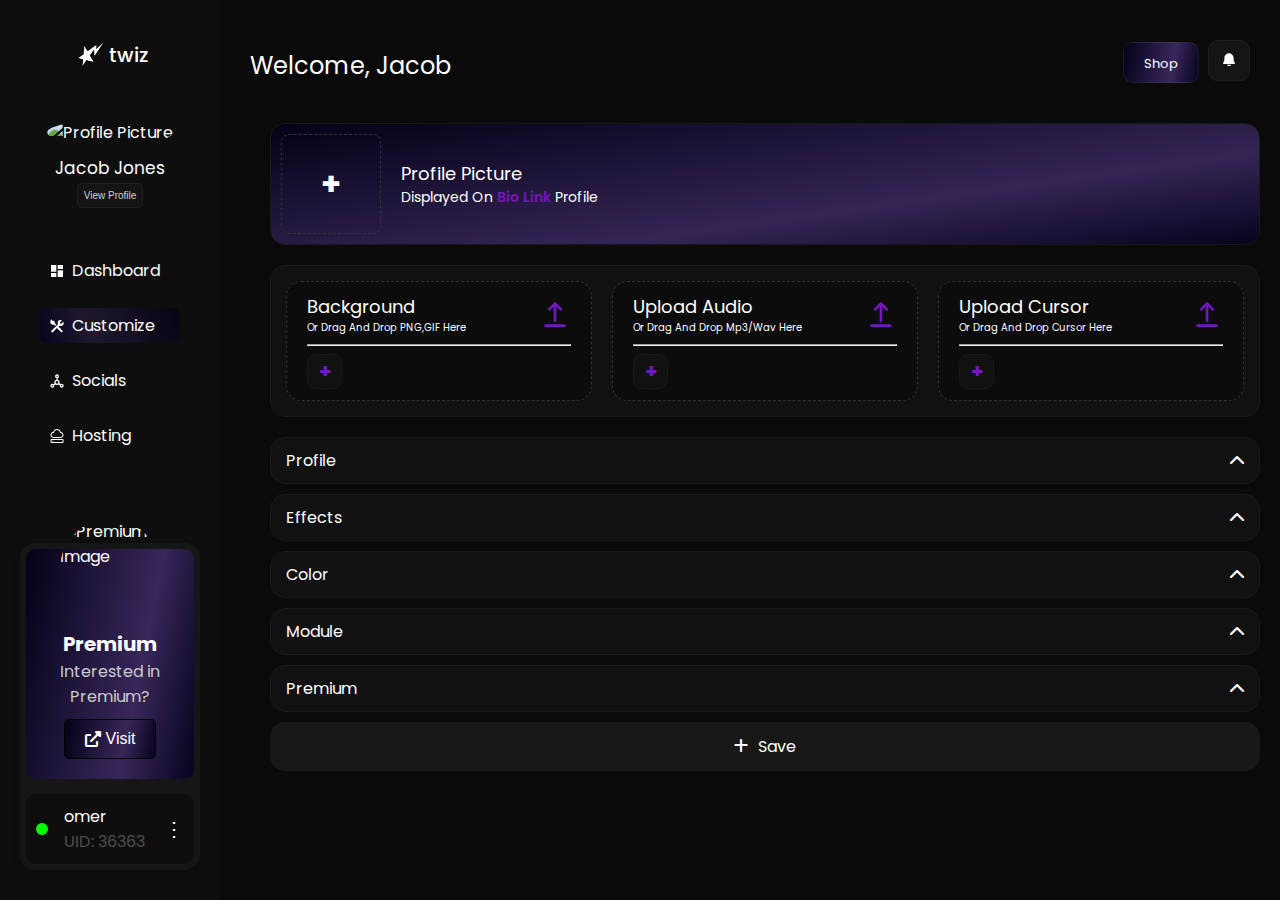
==== commit 0e52d635: "Update" ====
--- a/customize.html
+++ b/customize.html
@@ -4,14 +4,1868 @@
     <meta charset="UTF-8" />
     <meta name="viewport" content="width=device-width, initial-scale=1.0" />
     <script src="https://cdn.jsdelivr.net/npm/chart.js"></script>
-    <link rel="stylesheet" href="./style.css" />
-    <link
-      rel="stylesheet"
-      href="https://cdnjs.cloudflare.com/ajax/libs/font-awesome/6.0.0-beta3/css/all.min.css"
-    />
-    <title>Xihu Dashboard</title>
+    <link rel="stylesheet"href="https://cdnjs.cloudflare.com/ajax/libs/font-awesome/6.0.0-beta3/css/all.min.css"/>
+    <title>Customize</title>
+    <script src="https://code.iconify.design/2/2.2.1/iconify.min.js"></script>
   </head>
-
+<style>
+  
+  @import url("https://fonts.googleapis.com/css2?family=Poppins:wght@400;600;700&display=swap");
+
+* {
+    box-sizing: border-box;
+}
+
+body {
+    font-family: "Poppins", sans-serif;
+    background-color: #0a0a0a;
+    color: white;
+    margin: 0;
+    padding: 0;
+}
+
+.dropdown-user-effect-list {
+    background-color: #0c0c0c;
+    margin-top: 7px;
+    border-radius: 12px;
+    box-shadow: 0 2px 4px rgba(0, 0, 0, 0.2);
+}
+.sidebar {
+    background-color: #0e0e0e;
+    width: 220px;
+    height: 100%;
+    padding: 20px;
+    position: fixed;
+    padding-bottom: 4%;
+    padding-top: 10%;
+    border-left: hidden;
+    border-top: hidden;
+    border-bottom: hidden;
+    padding-top: 20px;
+    overflow: hidden;
+    padding-right: 20px;
+    padding-left: 20px;
+}
+
+
+.top-bar {
+    padding: 20px 30px;
+    margin-left: 220px;
+    display: flex;
+    justify-content: space-between;
+    align-items: flex-end;
+    padding-top: 40px;
+}
+
+.top-bar #upgrade {
+    background: linear-gradient(-79deg, rgba(7, 3, 30, 1) 0%, rgba(56, 39, 90, 1) 35%, rgba(4, 1, 23, 1) 100%);
+    border: 1px solid #ffffff12;
+    border-radius: 10px;
+    color: white;
+    padding: 10px 20px 8px;
+    border-radius: 10px;
+    font-size: 13px;
+    cursor: pointer;
+    font-family: 'Poppins' !important;
+}
+
+.top-bar #not-btn {
+    padding: 8px 12px;
+    border-radius: 10px;
+    font-size: 16px;
+    cursor: pointer;
+    margin-left: 5px;
+    background: #141414;
+    border: 1px solid #202020;
+}
+
+.profile-card {
+    margin-bottom: 20px;
+    text-align: center;
+}
+
+.profile-card img {
+    width: 65px;
+    height: 65px;
+    border-radius: 50%;
+}
+
+.profile-card .card-heading {
+    margin: 10px 0 0 0;
+    font-size: 17px;
+}
+
+.profile-card p {
+    margin: 5px 0;
+    font-size: 14px;
+}
+
+/* Thin scrollbar */
+::-webkit-scrollbar {
+    width: 8px;
+    /* Width of the scrollbar */
+}
+
+/* Track */
+::-webkit-scrollbar-track {
+    background: #0c0d0e;
+    /* Background color of the track */
+}
+
+/* Handle */
+::-webkit-scrollbar-thumb {
+    background: #222;
+    /* Color of the scrollbar handle */
+}
+
+.profile-card button {
+    border: none;
+    padding: 6px;
+    font-size: 10px;
+    background: #141414;
+    border: 1px solid #202020;
+    border-radius: 5px;
+    color: #d1d1d1;
+}
+
+.menubar {
+    padding-left: 20px;
+    padding-right: 20px;
+
+}
+
+.menubar a {
+    margin-left: 7px;
+}
+
+.menu-item {
+    font-size: 16px;
+    cursor: pointer;
+    display: flex;
+    align-items: center;
+    margin-bottom: 20px;
+
+    padding-left: 9px;
+    padding-right: 9px;
+    padding-bottom: 5px;
+    padding-top: 5px;
+}
+
+.menu-item a {
+    margin-top: 0px;
+    margin-bottom: 0px;
+    text-decoration: none;
+    color: white;
+}
+
+.hover-item {
+    background-color: #14233a63;
+    border-radius: 6px;
+    background: linear-gradient(71deg, rgb(7 3 30 / 98%) 0%, rgb(56 39 90 / 41%) 35%, rgb(4 1 23 / 74%) 100%);
+}
+
+.content {
+    margin-left: 250px;
+    padding: 20px;
+}
+
+.welcome {
+    font-size: 24px;
+}
+
+.top-info {
+    display: flex;
+    justify-content: space-between;
+    margin-bottom: 20px;
+}
+
+.logo-container img {
+    width: 100%;
+}
+
+.gradient-background {
+    position: relative;
+    margin-bottom: 45px;
+}
+
+.profile-card {
+    position: relative;
+    z-index: 2;
+    /* Ensures the profile card is above the background image */
+}
+
+.gradient-background #gradient {
+    position: absolute;
+    top: -140px;
+    left: -60px;
+    width: 310%;
+    z-index: -1;
+    opacity: 40%;
+}
+
+#cross-btn {
+    display: flex;
+    background: #141414;
+    border: 2px solid #202020;
+    border-radius: 9px;
+    align-items: center;
+    justify-content: center;
+    padding: 4px;
+    margin-left: auto;
+    display: none;
+    color: white;
+}
+
+/* Styles that apply to all screen sizes */
+.sidebar {
+    display: block;
+    /* Show sidebar by default */
+}
+
+#hamburger-btn {
+    display: none;
+    /* Hide hamburger button by default */
+}
+
+#cross-btn {
+    display: none;
+    /* Ensure cross button is hidden by default */
+}
+
+
+.logo-container {
+    display: flex;
+    align-items: center;
+    justify-content: center;
+    margin: 0px 0 30px 0;
+}
+
+#logo-img {
+    width: 38px;
+    height: 38px;
+
+}
+
+#logo-heading {
+    font-size: 20px;
+    font-weight: 500;
+}
+
+/* Small screens */
+@media (max-width: 768px) {
+    .sidebar {
+        width: 220px;
+        /* Set sidebar width */
+        position: fixed;
+        top: 0;
+        left: 0;
+        box-shadow: 10px 0 10px rgba(0, 0, 0, .35);
+        /* Position sidebar to the left */
+        height: 100%;
+        /* Full height */
+        z-index: 1000;
+        /* Ensure sidebar is above other content */
+        transform: translateX(-100%);
+        /* Start off-screen */
+        transition: transform 0.3s ease-in-out;
+        /* Smooth transition */
+        display: block;
+        /* Ensure sidebar is display block for animation */
+        border-radius: 30px;
+    }
+
+    .sidebar.active {
+        transform: translateX(0%);
+        /* Slide in */
+    }
+
+    #hamburger-btn {
+        display: block;
+        z-index: 1001;
+
+        border-radius: 9px;
+        border: none;
+        background: #141414;
+        border: 2px solid #202020;
+        padding: 5px 8px;
+        position: absolute;
+        left: 25px;
+    }
+
+    #cross-btn {
+        display: none;
+        /* Initially hidden, shown when sidebar is active */
+    }
+
+    #cross-btn.show {
+        display: flex;
+        /* Show when sidebar is open */
+    }
+
+    .top-bar {
+
+        margin-left: 0px;
+        display: flex;
+        align-items: center;
+        padding-top: 40px;
+        justify-content: center;
+
+    }
+
+    .top-btns {
+        display: none;
+
+    }
+
+    .content {
+        margin-left: 0;
+    }
+
+}
+
+
+/* Hide the cross button on screens wider than 767px */
+@media (min-width: 769px) {
+    #cross-btn {
+        display: none !important;
+        /* Use !important to override inline styles if necessary */
+    }
+
+    #hamburger-btn {
+        display: none !important;
+        /* Ensure the hamburger button is also hidden on larger screens */
+    }
+
+    .sidebar {
+        transform: none !important;
+        /* Reset any transformation applied on smaller screens */
+        display: block !important;
+        /* Ensure the sidebar is always shown on larger screens */
+    }
+}
+
+
+/*-------------------------------------------------------------------customize page--------------------------------------------------*/
+.menu-container {
+    width: 100%;
+    margin: auto;
+}
+
+.menu-items {
+    margin-bottom: 10px;
+}
+
+.menu-item-header {
+    padding: 10px 15px;
+    background-color: #111;
+    border-radius: 15px;
+    cursor: pointer;
+    display: flex;
+    align-content: center;
+    justify-content: space-between;
+    align-items: center;
+    border: 1px solid rgb(26 26 26);
+}
+
+.menu-item-header i {
+    transition: transform 0.3s ease;
+}
+
+.menu-item-header.active i {
+    transform: rotate(180deg);
+}
+
+.menu-item-content {
+    padding: 10px;
+    background-color: #111;
+    border-radius: 15px;
+    border-top: none;
+    display: none;
+    padding: 10px;
+    padding-bottom: 30px;
+    border-radius: 15px;
+    margin-top: 7px;
+    border: 1px solid rgb(26 26 26);
+}
+
+.menu-item-content.active {
+    display: block;
+}
+
+/******************************Profile Customization*******************/
+.profile-customization-container {
+    max-width: 400px;
+    margin: 30px auto;
+    color: #fff;
+}
+
+.header h2,
+.header p {
+    text-align: center;
+}
+
+.profile-form {
+    display: flex;
+    flex-direction: column;
+}
+
+label {
+    margin-top: 15px;
+}
+
+input[type="text"],
+input[type="url"],
+textarea {
+    width: 100%;
+    padding: 10px;
+    margin-top: 5px;
+    border-radius: 5px;
+    border: 1px solid rgb(21 21 21);
+    background-color: #0c0c0c;
+    color: #fff;
+}
+
+input[type="range"] {
+    -webkit-appearance: none;
+    appearance: none;
+    width: 100%;
+    background-color: #7317be;
+    margin-top: 5px;
+}
+
+input[type="range"]::-webkit-slider-thumb {
+    -webkit-appearance: none;
+    appearance: none;
+    width: 20px;
+    height: 20px;
+    background: #2c2c2c;
+
+    cursor: pointer;
+    border-radius: 50%;
+}
+
+input[type="submit"] {
+    padding: 10px;
+    margin-top: 20px;
+    border: none;
+    border-radius: 5px;
+    background: #6a4360;
+    /* Button color */
+    color: #fff;
+    cursor: pointer;
+}
+
+input[type="submit"]:hover {
+    background: #583850;
+}
+
+span {
+    font-size: 0.8em;
+
+    /* Accent text color */
+}
+
+/******************************customization button*******************/
+.customize-button {
+    z-index: 1;
+    cursor: pointer;
+    padding: 10px 20px;
+    background-color: #333;
+    color: #fff;
+    border: none;
+    border-radius: 5px;
+    position: fixed;
+    right: -50px;
+    top: 50%;
+    transform: translateY(-50%) rotate(-90deg);
+}
+
+/*** the right sidebar  ***/
+
+.right-sidebar.open {
+    right: 0;
+}
+
+.sidebar-header {
+    padding: 10px;
+    color: white;
+    text-align: right;
+}
+
+#close-sidebar-btn {
+    background: none;
+    border: none;
+    color: white;
+    cursor: pointer;
+    font-size: 30px;
+}
+
+/*** content in the right sidebar ***/
+.sidebar-item {
+    padding: 0px 12px;
+
+    color: #ffffff;
+    width: 50%;
+}
+
+/* Label Styles */
+.right-sidebar label {
+    display: block;
+    margin-bottom: 5px;
+
+    color: #ffffff;
+    font-size: 14px;
+}
+
+/******************************Custom curser*******************/
+
+/* Style for the custom file input button */
+.custom-file-upload {
+    border: 1px solid #4a4a4a;
+    display: inline-block;
+    padding: 6px 12px;
+    cursor: pointer;
+    border-radius: 4px;
+    background-color: #3b3b3b;
+    margin-right: 5px;
+    color: white;
+    font-size: 14px;
+}
+
+/* Hide the default file input */
+.sidebar-item input[type="file"] {
+    width: 0.1px;
+    height: 0.1px;
+    opacity: 0;
+    overflow: hidden;
+    position: absolute;
+    z-index: -1;
+}
+
+/* Custom label style with an icon */
+.sidebar-item label {
+    display: block;
+    color: #ffffff;
+    font-size: 16px;
+    margin-bottom: 8px;
+    cursor: pointer;
+}
+
+.icon-label-container {
+    display: flex;
+    align-items: center;
+    margin-bottom: 5px;
+    margin-top: 5px;
+}
+
+.icon-label-container label {
+    margin-left: 2px;
+    margin-top: 20px;
+    margin-bottom: 10px;
+}
+
+.icon-label-container label p {
+    margin-top: 0px;
+    margin-bottom: 0px;
+}
+
+/* Style for the custom file input button */
+.sidebar-item .custom-file-upload {
+    display: none;
+}
+
+/* Style for the filename display */
+.sidebar-item .file-name-display {
+    display: flex;
+    justify-content: space-between;
+    padding: 8px 12px;
+    cursor: pointer;
+    border-radius: 4px;
+    border: 1px solid rgb(21 21 21);
+    background-color: #0c0c0c;
+    color: white;
+    font-size: 11px;
+    box-sizing: border-box;
+    text-overflow: ellipsis;
+    overflow: hidden;
+    white-space: nowrap;
+    border-radius: 12px;
+    box-shadow: 0 2px 4px rgba(0, 0, 0, 0.2);
+}
+
+/* Styling the 'No file chosen' text */
+.sidebar-item .no-file {
+    color: #777;
+}
+
+#filename p,
+#filename2 p,
+#filename5 p {
+    margin-top: 4px;
+    margin-bottom: 4px;
+}
+
+/******************************Discord input*******************/
+.discord-heading svg {
+    margin-top: 5px;
+    margin-right: 4px;
+    margin-left: 7px;
+}
+
+.dropdown {
+    padding: 0;
+    color: #fff;
+    border-radius: 12px;
+
+    cursor: pointer;
+    user-select: none;
+}
+
+.dropdown-header {
+    padding: 10px 12px;
+    border: 1px solid rgb(21 21 21);
+    background-color: #0c0c0c;
+    display: flex;
+    justify-content: space-between;
+    align-items: center;
+    border-radius: 12px;
+    box-shadow: 0 2px 4px rgba(0, 0, 0, 0.2);
+}
+
+.dropdown-title {
+    margin: 0;
+}
+
+.dropdown-icon {
+    display: flex;
+}
+
+.dropdown-arrow {
+    transition: transform 0.3s ease-in-out;
+}
+
+.dropdown.open .dropdown-arrow {
+    transform: rotate(180deg);
+}
+
+.dropdown-list {
+    background-color: #0c0c0c;
+    margin-top: 7px;
+    border-radius: 12px;
+    box-shadow: 0 2px 4px rgba(0, 0, 0, 0.2);
+}
+
+.dropdown-item {
+    padding: 10px;
+    font-size: 0.8rem;
+    color: #fff;
+    display: flex;
+    text-decoration: none;
+    width: 100%;
+    transition: background 0.2s;
+}
+
+.dropdown-item:hover {
+    background-color: #2b2b2b49;
+    border-radius: 9px;
+}
+
+/******************************Profile Opacity, Volume, Profile blur Slider*******************/
+
+.ranger-container {
+    margin-top: 10px;
+}
+
+.rangeBox {
+    position: relative;
+    align-content: center;
+}
+
+#rangeVal,
+#rangeVal2,
+#rangeVal3,
+#rangeVal5,
+#rangeVal7 {
+    position: absolute;
+    top: 0;
+    right: 0;
+    padding: 2px;
+    width: 46px;
+    box-sizing: border-box;
+    text-align: center;
+    color: white;
+    background-color: #0c0c0c;
+    font-size: 12.5px;
+}
+
+#rangeVal:before,
+#rangeVal2:before,
+#rangeVal3:before,
+#rangeVal5:before,
+#rangeVal7:before {
+    content: "";
+    position: absolute;
+    top: 50%;
+    left: -5px;
+    transform: translateY(-50%) rotate(45deg);
+    width: 10px;
+    height: 10px;
+    background-color: #0c0c0c;
+}
+
+.range-row {
+    margin-right: 65px;
+}
+
+.range {
+    display: inline-block;
+    width: 100%;
+    height: 8px;
+    background-color: #0c0c0c;
+    -webkit-appearance: none;
+    outline: none;
+    border-radius: 7px;
+    margin-right: -50px;
+    cursor: pointer;
+    opacity: 0.8;
+    transition: opacity 0.4s ease-in-out;
+}
+
+.range:hover {
+    /* opacity: 1; */
+}
+
+.range::-webkit-slider-thumb {
+    -webkit-appearance: none;
+    width: 25px;
+    height: 25px;
+    border-radius: 50%;
+}
+
+.profile-opacity-heading {
+    margin-top: 7px;
+}
+
+.profile-opacity-heading svg {
+    margin-top: 5px;
+    margin-right: 1px;
+    margin-left: 3px;
+}
+
+/******************************Background Effect*******************/
+
+.effect-heading {
+    /* margin-top: -20px; */
+}
+
+@keyframes slideDown {
+    0% {
+        opacity: 0;
+    }
+
+    100% {
+        opacity: 1;
+    }
+}
+
+@keyframes slideUP {
+    0% {
+        opacity: 1;
+    }
+
+    100% {
+        opacity: 0;
+    }
+}
+
+.effect-heading svg {
+    margin-top: 5px;
+    margin-right: 1px;
+    margin-left: 7px;
+}
+
+.dropdown-effect {
+    padding: 0;
+
+    color: #fff;
+    border-radius: 5px;
+
+    cursor: pointer;
+    user-select: none;
+}
+
+.dropdown-effect-header {
+    padding: 10px 12px;
+    display: flex;
+    justify-content: space-between;
+    align-items: center;
+    border: 1px solid rgb(21 21 21);
+    background-color: #0c0c0c;
+    border-radius: 12px;
+    box-shadow: 0 2px 4px rgba(0, 0, 0, 0.2);
+}
+
+.dropdown-background-list {
+    background-color: #0c0c0c;
+    margin-top: 7px;
+    border-radius: 12px;
+    box-shadow: 0 2px 4px rgba(0, 0, 0, 0.2);
+}
+
+.dropdown-effect-title {
+    margin: 0;
+}
+
+.dropdown-effect-icon {
+    display: flex;
+}
+
+.dropdown-effect-arrow {
+    transition: transform 0.3s ease-in-out;
+}
+
+.dropdown-effect.open .dropdown-effect-arrow {
+    transform: rotate(180deg);
+}
+
+.dropdown-effect.open .dropdown-arrow,
+.dropdown-font.open .dropdown-font-arrow,
+.dropdown-effect.open .dropdown-font-arrow {
+    transform: rotate(180deg);
+}
+
+.dropdown-effect-list {
+    background-color: #0c0c0c;
+    margin-top: 7px;
+    border-radius: 12px;
+    box-shadow: 0 2px 4px rgba(0, 0, 0, 0.2);
+}
+
+.dropdown-effect-item,
+.user-effect-item,
+.dropdown-discord-item,
+.dropdown-background-item,
+.server-presence-items,
+.custom-effect-item {
+    padding: 10px;
+    font-size: 0.8rem;
+    color: #fff;
+    display: flex;
+    text-decoration: none;
+    width: 100%;
+    transition: all 0.2s;
+}
+
+.dropdown-effect-item:hover,
+.user-effect-item:hover,
+.server-presence-items:hover,
+.dropdown-background-item:hover,
+.dropdown-discord-items:hover,
+.custom-effect-item:hover {
+    background-color: #2b2b2b49;
+    border-radius: 9px;
+}
+
+/******************************Badges Theme*******************/
+.badge-heading {
+    margin-top: 5px;
+}
+
+.badge-heading svg {
+    margin-top: 5px;
+    margin-right: 1px;
+    margin-left: 7px;
+}
+
+.dropdown-badge {
+    padding: 0;
+
+    color: #fff;
+    border-radius: 5px;
+
+    cursor: pointer;
+    user-select: none;
+}
+
+.dropdown-badge-header {
+    padding: 10px 12px;
+    display: flex;
+    justify-content: space-between;
+    align-items: center;
+    border: 1px solid rgb(21 21 21);
+    background-color: #0c0c0c;
+    border-radius: 12px;
+    box-shadow: 0 2px 4px rgba(0, 0, 0, 0.2);
+}
+
+.dropdown-badge-title {
+    margin: 0;
+}
+
+.dropdown-badge-icon {
+    display: flex;
+}
+
+.dropdown-badge-arrow {
+    transition: transform 0.3s ease-in-out;
+}
+
+.dropdown-badge.open .dropdown-badge-arrow {
+    transform: rotate(180deg);
+}
+
+.dropdown-badge-list {
+    background-color: #0c0c0c;
+    margin-top: 7px;
+    border-radius: 12px;
+    box-shadow: 0 2px 4px rgba(0, 0, 0, 0.2);
+}
+
+.dropdown-badge-item {
+    padding: 10px;
+    font-size: 0.8rem;
+    color: #fff;
+    display: flex;
+    text-decoration: none;
+    width: 100%;
+    transition: all 0.2s;
+}
+
+.dropdown-badge-item:hover {
+    background-color: #2b2b2b49;
+    border-radius: 9px;
+}
+
+/******************************Color Input*******************/
+
+.color-input-container {
+    display: flex;
+    align-items: center;
+    background-color: #0c0c0c;
+    border-radius: 12px;
+    padding: 9px 12px;
+    font-size: 16px;
+    border: 1px solid rgb(21 21 21);
+    box-shadow: 0 2px 4px rgba(0, 0, 0, 0.2);
+    justify-content: space-between;
+}
+
+.picker-span {
+    display: flex;
+    align-items: center;
+    gap: 10px;
+}
+
+.color-picker-label {}
+
+.color-input {
+    background-color: transparent;
+    border: none;
+    color: white;
+    text-align: center;
+    width: 25px;
+    height: 22px;
+}
+
+.color-dropper-icon {
+    cursor: pointer;
+}
+
+.color-input::-webkit-color-swatch-wrapper {
+    padding: 0;
+}
+
+.color-input::-webkit-color-swatch {
+    border: none;
+    border-radius: 100%;
+}
+
+.color-input::-moz-color-swatch {
+    border: none;
+    border-radius: 100%;
+}
+
+#result,
+#result2 {
+    display: inline-block;
+    width: 100px;
+
+    color: white;
+}
+
+.color-heading {
+    margin-top: 2px;
+}
+
+.color-heading svg {
+    margin-left: 5px;
+    margin-top: 5px;
+    margin-right: 2px;
+}
+
+/******************************Custom Font*******************/
+/* .font-container {} */
+
+.font-heading {
+    margin-top: 5px;
+}
+
+.font-heading svg {
+    margin-top: 5px;
+    margin-right: 1px;
+    margin-left: 7px;
+}
+
+.dropdown-font {
+    padding: 0;
+    color: #fff;
+    border-radius: 12px;
+    cursor: pointer;
+    user-select: none;
+}
+
+.dropdown-font-header {
+    padding: 10px 12px;
+    display: flex;
+    justify-content: space-between;
+    align-items: center;
+    border: 1px solid rgb(21 21 21);
+    background-color: #0c0c0c;
+    border-radius: 12px;
+    box-shadow: 0 2px 4px rgba(0, 0, 0, 0.2);
+}
+
+.dropdown-font-title {
+    margin: 0;
+}
+
+.dropdown-font-icon {
+    display: flex;
+}
+
+.dropdown-font-arrow {
+    transition: transform 0.3s ease-in-out;
+}
+
+.dropdown-font.open .dropdown-font-arrow {
+    transform: rotate(180deg);
+}
+
+.dropdown-font-list {
+    background-color: #0c0c0c;
+    margin-top: 7px;
+    border-radius: 12px;
+    box-shadow: 0 2px 4px rgba(0, 0, 0, 0.2);
+}
+
+.dropdown-font-item {
+    padding: 10px;
+    font-size: 0.8rem;
+    color: #fff;
+    display: flex;
+    text-decoration: none;
+    width: 100%;
+    transition: background 0.2s;
+}
+
+.dropdown-font-item:hover {
+    background-color: #2b2b2b49;
+    border-radius: 7px;
+}
+
+/******************************Save button and Premium button*******************/
+
+.save-btn-container {
+    margin-top: 40px;
+}
+
+.btn-container {
+    display: flex;
+    justify-content: center;
+    justify-content: space-around;
+    width: 251px;
+    margin: 0 auto;
+    margin-top: 0px;
+    margin-bottom: 10px;
+}
+
+input:focus {
+    outline: none;
+}
+
+.rightbar-form {
+    margin-top: 23px;
+    display: flex;
+    flex-wrap: wrap;
+}
+
+.add-item {
+    text-align: center;
+    padding: 10px;
+    background-color: #181818;
+    border: 2px solid transparent;
+    border-radius: 15px;
+    color: white;
+    cursor: pointer;
+}
+
+.add-item:hover {
+    background-color: #181818bd;
+}
+
+.add-item i {
+    margin-right: 5px;
+}
+
+@media (max-width: 768px) {
+    .sidebar-item {
+        width: 100%;
+    }
+}
+
+/*-------------------------------toggle buttons-----------------------------*/
+.toggle-container {
+    display: flex;
+    align-items: flex-start;
+    justify-content: space-evenly;
+    margin-top: 15px;
+    padding: 10px 20px;
+    color: black;
+    flex-direction: column;
+}
+
+.toggle-label {
+    color: white;
+    font-size: 16px;
+    /* Adjust the font size as needed */
+}
+
+/* The switch - the box around the slider */
+.switch {
+    position: relative;
+    display: inline-block;
+    width: 60px;
+    /* Width of the switch */
+    height: 34px;
+    /* Height of the switch */
+}
+
+/* Hide default HTML checkbox */
+.switch input {
+    opacity: 0;
+    width: 0;
+    height: 0;
+}
+
+/* The slider */
+.slider {
+    position: absolute;
+    cursor: pointer;
+    top: 0;
+    left: 0;
+    right: 0;
+    bottom: 0;
+    background-color: #0c0c0c;
+    border: 1px solid #979797;
+    /* Slider background */
+    -webkit-transition: 0.4s;
+    transition: 0.4s;
+}
+
+.slider:before {
+    position: absolute;
+    content: "";
+    height: 26px;
+    /* Height of the circle */
+    width: 26px;
+    /* Width of the circle */
+    left: 4px;
+    bottom: 4px;
+    background-color: #979797;
+    -webkit-transition: 0.4s;
+    transition: 0.4s;
+}
+
+input:checked+.slider {
+    background-color: #7317be;
+    border: 1px solid #979797;
+    /* Color when toggled on */
+}
+
+input:focus+.slider {
+    box-shadow: 0 0 1px #000000;
+    /* Shadow when focused */
+}
+
+input:checked+.slider:before {
+    -webkit-transform: translateX(26px);
+    -ms-transform: translateX(26px);
+    transform: translateX(26px);
+}
+
+/* Rounded sliders */
+.slider.round {
+    border-radius: 34px;
+}
+
+.slider.round:before {
+    border-radius: 50%;
+}
+
+/* ------------------text input--------------------------------- */
+.textInput {
+    padding: 14px 12px !important;
+    background-color: #0c0c0c;
+    margin-top: 0px !important;
+    border-radius: 12px !important;
+    box-shadow: 0 2px 4px rgba(0, 0, 0, 0.2);
+    border: none;
+}
+
+.textInputHeading {
+    margin-bottom: 2px !important;
+}
+
+/*------------------------------------------- sidebar button styling----------------------------------------------- */
+.card {
+    border-radius: 20px;
+    box-shadow: 0 8px 16px rgba(0, 0, 0, 0.2);
+    color: white;
+    text-align: center;
+    box-sizing: border-box;
+    position: relative;
+    background: #141414;
+    border: 1px solid #202020;
+}
+
+.content-card p {
+    margin: 0;
+    padding: 0;
+    font-size: 12px;
+    letter-spacing: 1px;
+    font-weight: 600;
+}
+
+.illustration {
+    margin: 20px 0;
+}
+
+.illustration img {
+    width: 100px;
+    height: auto;
+}
+
+.action-button {
+    display: flex;
+    justify-content: center;
+    align-items: center;
+}
+
+.action-button button {
+    border: none;
+    background-color: #181818bd;
+    color: white;
+    border-radius: 50%;
+    width: 50px;
+    height: 50px;
+    font-size: 24px;
+    cursor: pointer;
+}
+
+.action-button button:focus {
+    outline: none;
+}
+
+.action-button {
+    position: relative;
+    margin-top: 20px;
+}
+
+.action-button {
+    border: none;
+    background-color: #181818bd;
+    color: white;
+    border-radius: 50%;
+    width: 40px;
+    height: 40px;
+    font-size: 24px;
+    cursor: pointer;
+    position: absolute;
+    bottom: -21px;
+    left: 50%;
+    transform: translateX(-50%);
+}
+
+.action-button button:focus {
+    outline: none;
+}
+
+#gradient-card {
+    position: absolute;
+    top: -150px;
+    left: -310px;
+    width: 310%;
+    opacity: 40%;
+}
+
+.inner-card {
+    overflow: hidden;
+    position: relative;
+    padding: 20px;
+    border-radius: 20px;
+}
+
+.sidebar-div {
+    height: 100%;
+    display: flex;
+    flex-direction: column;
+    justify-content: space-between;
+}
+
+
+
+
+
+/* =============TOP STYLING START HERE=========== */
+.profile-text p span{
+color: rgb(73, 48, 48);
+}
+
+.top {
+    background: linear-gradient(352deg, rgb(7 3 30) 0%, rgb(56 39 90 / 93%) 35%, rgb(4 1 23) 100%);
+    width: 100%;
+    margin: auto;
+    border-radius: 15px;
+    margin-bottom: 20px;
+    border: 1px solid rgb(26 26 26);
+}
+.picture_upload{
+  display: flex;
+}
+.for-file{
+    position: relative;
+    text-align: center;
+    top: 0%;
+    height: 100%;
+}
+.upload-input {
+    display: none;
+  }
+.upload-label {
+    cursor: pointer;
+  }
+.upload-label h1{
+    justify-content: center;
+    display: flex;
+    margin: 0px;
+    height: 100%;
+    align-items: center;
+    position: relative;
+  }
+/* img upload */
+.br-upload input {
+  display: none;
+}
+.br-upload .upload-list {
+  max-width: 100px;
+  max-height: 100px;
+  position: relative;
+  display: flex;
+  justify-content: end;
+}
+.br-upload{
+    width: 100px;
+    height: 100px;
+    margin: 10px 20px;
+    border-radius: 8px;
+    border: 1px dashed #333;
+    overflow: hidden;
+    margin-left: 10px;
+/* padding: 8px 0px; */
+}
+.upload-list img {
+    width: 100px;
+    height: 100px;
+  }
+.pop-up-br-upload{
+  justify-content: center !important;
+  text-align: center !important;
+}
+.profile-text{
+  display: flex;
+  flex-direction: column;
+  justify-content: center;
+}
+.profile-text h1{
+  font-size: 18px;
+  text-transform: capitalize;
+  margin: 0px;
+  font-weight: 400;
+}
+.profile-text p {
+    font-size: 14px;
+    text-transform: capitalize;
+    margin: 0px;
+}
+.profile-text p span{
+  color: #7317be;
+  font-weight: 500;
+}
+
+
+.bottom-bg {
+    background-color: #111;
+    width: 100%;
+    border: 1px solid rgb(26 26 26);
+    margin: auto;
+    border-radius: 15px;
+    margin-bottom: 20px;
+}
+.background{
+  display: flex;
+  padding: 0px;
+  justify-content: space-between ;
+}
+.background .first{
+  padding: 11px 44px;
+  border-radius: 15px;
+}
+.first{
+    background-color: #111;
+}
+.bg-main{
+  display: flex;
+  justify-content: space-between;
+  align-items: center;
+  gap: 30px;
+}
+.first .bg h3{
+  font-size: 18px;
+  text-transform: capitalize;
+  margin: 0px;
+  font-weight: 400;
+}
+.first .bg p{
+  font-size: 10px;
+  text-transform: capitalize;
+  margin: 0px;
+}
+.line{
+  width: 100%;
+  color: white;
+}
+.upload-img{
+  display: flex;
+}
+
+
+/* ==========PLUS ICON UPLOAD STYLING START HERE========= */
+.file-wrapper {
+    width: 35px;
+    height: 35px;
+    border: 1px solid rgb(26 26 26);
+    background-color: #111;
+    position: relative;
+    border-radius: 9px;
+}
+
+.file-wrapper .plus {
+    position: absolute;
+    top: 1px;
+    bottom: 0;
+    left: 32%;
+    display: block;
+    font-size: 20px;
+    cursor: pointer !important;
+    font-weight: bolder;
+    color: #7317be;
+}
+.file-wrapper .close-btn {
+    position: absolute;
+    top: 2px;
+    bottom: 0px;
+    left: 0%;
+    text-align: center;
+    width: 100%;
+    z-index: 99;
+    display: none;
+    font-size: 17px;
+    cursor: pointer !important;
+    font-weight: bolder;
+    color: #ff0000;
+}
+/* .file-wrapper:before{
+  content: '';
+  display: block;
+  position: absolute;
+  left: 0; right: 0;
+  width: max-content;
+  height: max-content;
+  font-size: 0.75em;
+  color: gray;
+} */
+.image-wrapper .file-name{
+    white-space: nowrap;
+    overflow: hidden;
+    text-overflow: ellipsis;
+    max-width: 180px;
+    margin-left: 5px;
+    
+}
+.image-wrapper {
+    display: flex;
+    justify-content: left;
+    align-items: center;
+  }
+  .br-upload .close-btn {
+    font-size: 0.77em;
+    color: red;
+    width: 19px;
+    font-weight: 700;
+    margin: 3px;
+    position: absolute;
+    cursor: pointer;
+    text-align: center;
+    border-radius: 3px;
+    border: 1px solid rgb(26 26 26);
+    background-color: #111;
+}
+  
+/* .image-wrapper .close-btn {
+    font-size: 0.6em;
+    color: red;
+    width: 15px;
+    height: 15px;
+    display: none;
+    cursor: pointer;
+    text-align: center;
+    border-radius: 5px;
+    background-color: #c980c5;
+  } */
+
+.file-wrapper .file-name{
+    font-size: 8px;
+  }
+/* .file-wrapper:hover:after{font-size: 73px;} */
+/* .file-wrapper .close-btn{display: none;} */
+input[type="file"]{
+  position: absolute;
+  width: 100%;
+  height: 100%;
+  opacity: 0;
+  z-index: 9;
+  cursor: pointer !important;
+}
+.file-set{
+  background-size: cover;
+  background-repeat: no-repeat;
+  color: transparent;
+  padding: 10px;
+  border-width: 0px;
+}
+.file-set:hover{
+  transition: all 0.5s ease-out;
+  filter:brightness(110%);
+}
+.file-set:before{color: transparent;}
+.file-set:after{color: transparent;}
+.file-set .close-btn{
+  position: absolute;
+  width: 35px;
+  height: 35px;
+  display: block;
+  background: #000;
+  color: #fff;
+  top: 0; right: 0;
+  font-size: 25px;
+  text-align: center;
+  line-height: 1.5;
+  cursor: pointer;
+  opacity: 0.8;
+}
+.file-set > input{pointer-events: none;}
+
+.background .first {
+    border: 1px dashed #333;
+    padding: 11px 44px;
+    width: -webkit-fill-available;
+    background-color: #0c0c0c;
+    margin: 5px;
+    border-radius: 15px;
+}
+
+@media only screen and (max-width: 1440px) and (min-width: 1025px)  {
+  .background{
+    gap: 10px;
+  padding: 10px;
+  }
+  .background .first {
+    padding: 11px 20px;
+    width: -webkit-fill-available;
+    margin: 5px;
+  }
+}
+
+
+@media only screen and (max-width: 1024px) and (min-width: 769px)  {
+  .background{
+    flex-direction: column;
+    gap: 0px;
+  padding: 0px;
+  }
+  .bg-main {
+    align-items: space-between;
+   
+  }
+  .bottom-bg {
+    background: none !important;
+  }
+  .background .first {
+    padding: 11px 20px;
+  }
+}
+@media only screen and (max-width: 768px) and (min-width: 426px)  {
+  
+.background{
+  flex-direction: column;
+}
+.background .first {
+  padding: 11px 20px;
+}
+.first .bg h3 {
+  font-size: 15px;
+}
+.first .bg p {
+  font-size: 8px;
+}
+.background {
+    gap: 0px;
+    padding: 0px;
+}
+.bottom-bg {
+  background: none !important;
+}
+.profile-text h1 {
+  font-size: 16px;
+}
+.profile-text p {
+  font-size: 9px;
+}
+.br-upload {
+  margin: 12px;
+
+}
+.bg-main {
+    align-items: space-between;
+ 
+}
+
+}
+@media only screen and (max-width: 425px) and (min-width: 375px)  {
+  
+.background{
+  flex-direction: column;
+}
+.background .first {
+  padding: 11px 20px;
+}
+.first .bg h3 {
+  font-size: 15px;
+}
+.first .bg p {
+  font-size: 8px;
+}
+.background {
+    padding: 0px;
+    gap: 0px;
+  }
+.bottom-bg {
+  background: none !important;
+}
+.profile-text h1 {
+  font-size: 16px;
+}
+.profile-text p {
+  font-size: 9px;
+}
+.br-upload {
+  margin: 12px;
+
+}
+.bg-main {
+    align-items: space-between;
+    gap: 20px;
+}
+}
+@media only screen and (max-width: 375px) and (min-width: 320px)  {
+
+.background{
+  flex-direction: column;
+}
+.background .first {
+  padding: 11px 20px;
+}
+.first .bg h3 {
+  font-size: 15px;
+}
+.first .bg p {
+  font-size: 8px;
+}
+.background {
+  padding: 0px;
+  gap: 0px;
+}
+.bottom-bg {
+  background: none !important;
+}
+.profile-text h1 {
+  font-size: 16px;
+}
+.profile-text p {
+  font-size: 9px;
+}
+.br-upload {
+  margin: 12px;
+
+}
+.bg-main {
+    align-items: space-between;
+    gap: 20px;
+}
+}
+
+/*NEW */
+
+.new-section {
+    background-color: #181819c9;
+    border-radius: 15px;
+    padding: 6px;
+    margin: 20px 0;
+    margin-top: 70px;
+    display: flex;
+    flex-direction: column;
+    align-items: center;
+    width: 100%;
+    box-shadow: 0 4px 8px rgba(0, 0, 0, 0.2);
+    position: relative; /* Added for positioning the image */
+}
+
+.premium-offer {
+    border-radius: 10px;
+    padding: 20px;
+    display: flex;
+    flex-direction: column;
+    align-items: center;
+    background: linear-gradient(-79deg, rgba(7, 3, 30, 1) 0%, rgba(56, 39, 90, 1) 35%, rgba(4, 1, 23, 1) 100%);
+    width: 100%;
+    margin-bottom: 15px;
+    position: relative;
+}
+
+.premium-text {
+    text-align: center;
+    margin-top: 60px; /* Space for the hanging image */
+    position: relative; /* For positioning the text above the image */
+    z-index: 1; /* Ensure the text is above the image */
+}
+
+.premium-text p {
+    font-size: 20px;
+    font-weight: bold;
+    color: #fff;
+    margin: 0;
+}
+
+.premium-text span {
+    color: #ccc;
+    font-size: 16px;
+    margin-top: 5px;
+}
+
+.premium-image {
+    width: 100px;
+    height: 100px;
+    border-radius: 50%;
+    position: absolute; /* Allows the image to hang off */
+    top: -30px; /* Adjust this value to control how much the image hangs off */
+    z-index: 0; /* Ensure the image is behind the text */
+}
+
+.visit-button {
+    border: 1px solid #000000;
+    border-radius: 5px;
+    color: white;
+    background: linear-gradient(-79deg, rgba(7, 3, 30, 1) 0%, rgba(56, 39, 90, 1) 35%, rgba(4, 1, 23, 1) 100%);
+    padding: 10px 20px;
+    cursor: pointer;
+    font-size: 16px;
+    margin-top: 10px;
+    transition: background-color 0.3s;
+    display: flex;
+    align-items: center;
+}
+
+.visit-button:hover {
+    background: linear-gradient(-79deg, rgba(7, 3, 30, 0.87) 0%, rgba(56, 39, 90, 0.849) 35%, rgba(4, 1, 23, 0.61) 100%);
+}
+
+.visit-button i {
+    margin-right: 5px;
+}
+
+.user-info {
+    display: flex;
+    align-items: center;
+    justify-content: space-between; /* Distribute space between items */
+    width: 100%;
+    background-color: #0e0e0e;
+    border-radius: 10px;
+    padding: 10px;
+    box-sizing: border-box;
+}
+
+.user-info-container {
+    display: flex;
+    align-items: center;
+    justify-content: center; /* Center the green dot */
+    width: 12px; /* Same as the width of the green dot */
+    height: 100%; /* Stretch to the height of the user-info */
+}
+
+.user-status {
+    width: 12px;
+    height: 12px;
+    background-color: #00ff00; /* Online status indicator */
+    border-radius: 50%;
+    flex-shrink: 0; /* Prevent the dot from shrinking */
+}
+
+.user-details {
+    display: flex;
+    flex-direction: column;
+    flex-shrink: 1;
+    overflow: hidden;
+    margin-left: 16px;
+    width: 100%;
+}
+
+.username,
+.user-id {
+    color: white;
+    margin: 0;
+    font-size: 16px;
+    white-space: nowrap; /* Prevent text from wrapping */
+    overflow: hidden; /* Hide overflow text */
+    text-overflow: ellipsis; /* Show ellipsis when text overflows */
+}
+
+.options-button {
+    color: white;
+    cursor: pointer;
+    margin-left: 10px;
+    font-size: 20px;
+}
+</style>
   <body>
     <div class="sidebar">
       <div class="sidebar-div">
@@ -34,7 +1888,7 @@
             <p id="logo-heading">twiz</p>
           </div>
           <div class="gradient-background">
-            <img id="gradient" src="Gradient.png" alt="" />
+            <img id="gradient" src="Gradient1.png" alt="" />
             <div class="profile-card">
               <img
                 src="https://i.pinimg.com/originals/b8/4c/15/b84c1524359fe01b397af3ae210c4f36.gif"
@@ -57,7 +1911,7 @@
                   d="M3 13h8V3H3zm0 8h8v-6H3zm10 0h8V11h-8zm0-18v6h8V3z"
                 />
               </svg>
-              <a href="Dashboard.html">Dashboard</a>
+              <a href="dashboard.html">Dashboard</a>
             </div>
             <div class="menu-item hover-item">
               <svg
@@ -92,45 +1946,34 @@
               <a href="social.html">Socials</a>
             </div>
             <div class="menu-item">
-              <svg
-                xmlns="http://www.w3.org/2000/svg"
-                width="1em"
-                height="1em"
-                viewBox="0 0 24 24"
-              >
-                <path
-                  fill="white"
-                  d="M19.9 12.66a1 1 0 0 1 0-1.32l1.28-1.44a1 1 0 0 0 .12-1.17l-2-3.46a1 1 0 0 0-1.07-.48l-1.88.38a1 1 0 0 1-1.15-.66l-.61-1.83a1 1 0 0 0-.95-.68h-4a1 1 0 0 0-1 .68l-.56 1.83a1 1 0 0 1-1.15.66L5 4.79a1 1 0 0 0-1 .48L2 8.73a1 1 0 0 0 .1 1.17l1.27 1.44a1 1 0 0 1 0 1.32L2.1 14.1a1 1 0 0 0-.1 1.17l2 3.46a1 1 0 0 0 1.07.48l1.88-.38a1 1 0 0 1 1.15.66l.61 1.83a1 1 0 0 0 1 .68h4a1 1 0 0 0 .95-.68l.61-1.83a1 1 0 0 1 1.15-.66l1.88.38a1 1 0 0 0 1.07-.48l2-3.46a1 1 0 0 0-.12-1.17ZM18.41 14l.8.9l-1.28 2.22l-1.18-.24a3 3 0 0 0-3.45 2L12.92 20h-2.56L10 18.86a3 3 0 0 0-3.45-2l-1.18.24l-1.3-2.21l.8-.9a3 3 0 0 0 0-4l-.8-.9l1.28-2.2l1.18.24a3 3 0 0 0 3.45-2L10.36 4h2.56l.38 1.14a3 3 0 0 0 3.45 2l1.18-.24l1.28 2.22l-.8.9a3 3 0 0 0 0 3.98m-6.77-6a4 4 0 1 0 4 4a4 4 0 0 0-4-4m0 6a2 2 0 1 1 2-2a2 2 0 0 1-2 2"
-                />
-              </svg>
-              <a href="setting.html">Settings</a>
+              <svg xmlns="http://www.w3.org/2000/svg" width="1em" height="1em" viewBox="0 0 32 32"><circle cx="8" cy="26" r="1" fill="currentColor"/><path fill="currentColor" d="M5 30h22c1.1 0 2-.9 2-2v-4c0-1.1-.9-2-2-2H5c-1.1 0-2 .9-2 2v4c0 1.1.9 2 2 2m0-6h22v4H5zm18-4H9c-3.31 0-6-2.69-6-6c0-3.05 2.29-5.58 5.25-5.95C9.13 4.55 12.33 2 16 2s6.87 2.55 7.75 6.05C26.71 8.42 29 10.95 29 14c0 3.31-2.69 6-6 6M8.95 10A4.01 4.01 0 0 0 5 14c0 2.21 1.79 4 4 4h14c2.21 0 4-1.79 4-4a4 4 0 0 0-3.94-4l-.12.01l-.88.02l-.12-.88C21.51 6.21 18.96 4 16 4s-5.51 2.21-5.93 5.15l-.12.88z"/></svg>
+              <a href="hosting.html">Hosting</a>
             </div>
           </div>
         </div>
         <div class="card-outer">
-          <div class="card">
-            <div class="inner-card">
-              <img id="gradient-card" src="Gradient.png" alt="" />
-              <div class="content-card">
-                <p>Join Our Discord Server Today!</p>
-                <div class="illustration">
-                  <img src="discordLogo.png" alt="Person with a cup" />
+          <div class="new-section">
+            <div class="premium-offer">
+                <img src="https://cdn.discordapp.com/attachments/1142576278910803989/1247691402809442304/Prem-img.png?ex=6660f2ab&is=665fa12b&hm=3b36881150ba934b0fd3ee083a42c64e0355d25bd8740a09ff8ce7297c9ed1d3&" alt="Premium Image" class="premium-image">
+                <div class="premium-text">
+                    <p>Premium</p>
+                    <span>Interested in Premium?</span>
                 </div>
-              </div>
+                <button class="visit-button">
+                    <i class="fas fa-external-link-alt"></i>Visit
+                </button>
             </div>
-            <button class="action-button">
-              <svg
-                xmlns="http://www.w3.org/2000/svg"
-                width="32"
-                height="32"
-                viewBox="0 0 24 24"
-              >
-                <path
-                  fill="white"
-                  d="m19.164 12l-6.207-6.207l-1.414 1.414L16.336 12l-4.793 4.793l1.414 1.414zm-5.65 0L7.307 5.793L5.893 7.207L10.686 12l-4.793 4.793l1.414 1.414z"
-                />
-              </svg>
-            </button>
+            <div class="user-info">
+                <div class="user-info-container">
+                    <div class="user-status"></div>
+                </div>
+                <div class="user-details">
+                    <p class="username">omer</p>
+                    <p class="user-id"style="color: #4e4e4e;">UID: 36363</p>
+                </div>
+                <div class="options-button">⋮</div>
+            </div>
+        </div>
           </div>
         </div>
       </div>
@@ -156,7 +1999,12 @@
       </button>
       <div class="welcome">Welcome, Jacob</div>
       <div class="top-btns">
-        <button id="upgrade">Upgrade</button>
+        <a href="shop.html" style="text-decoration: none;">
+          <button id="upgrade">
+            <span class="iconify" data-icon="mdi-cart" data-inline="false" style="font-size: 14px; margin-bottom: -2px;"></span>
+            Shop
+          </button>
+        </a>
         <button id="not-btn">
           <svg
             xmlns="http://www.w3.org/2000/svg"
